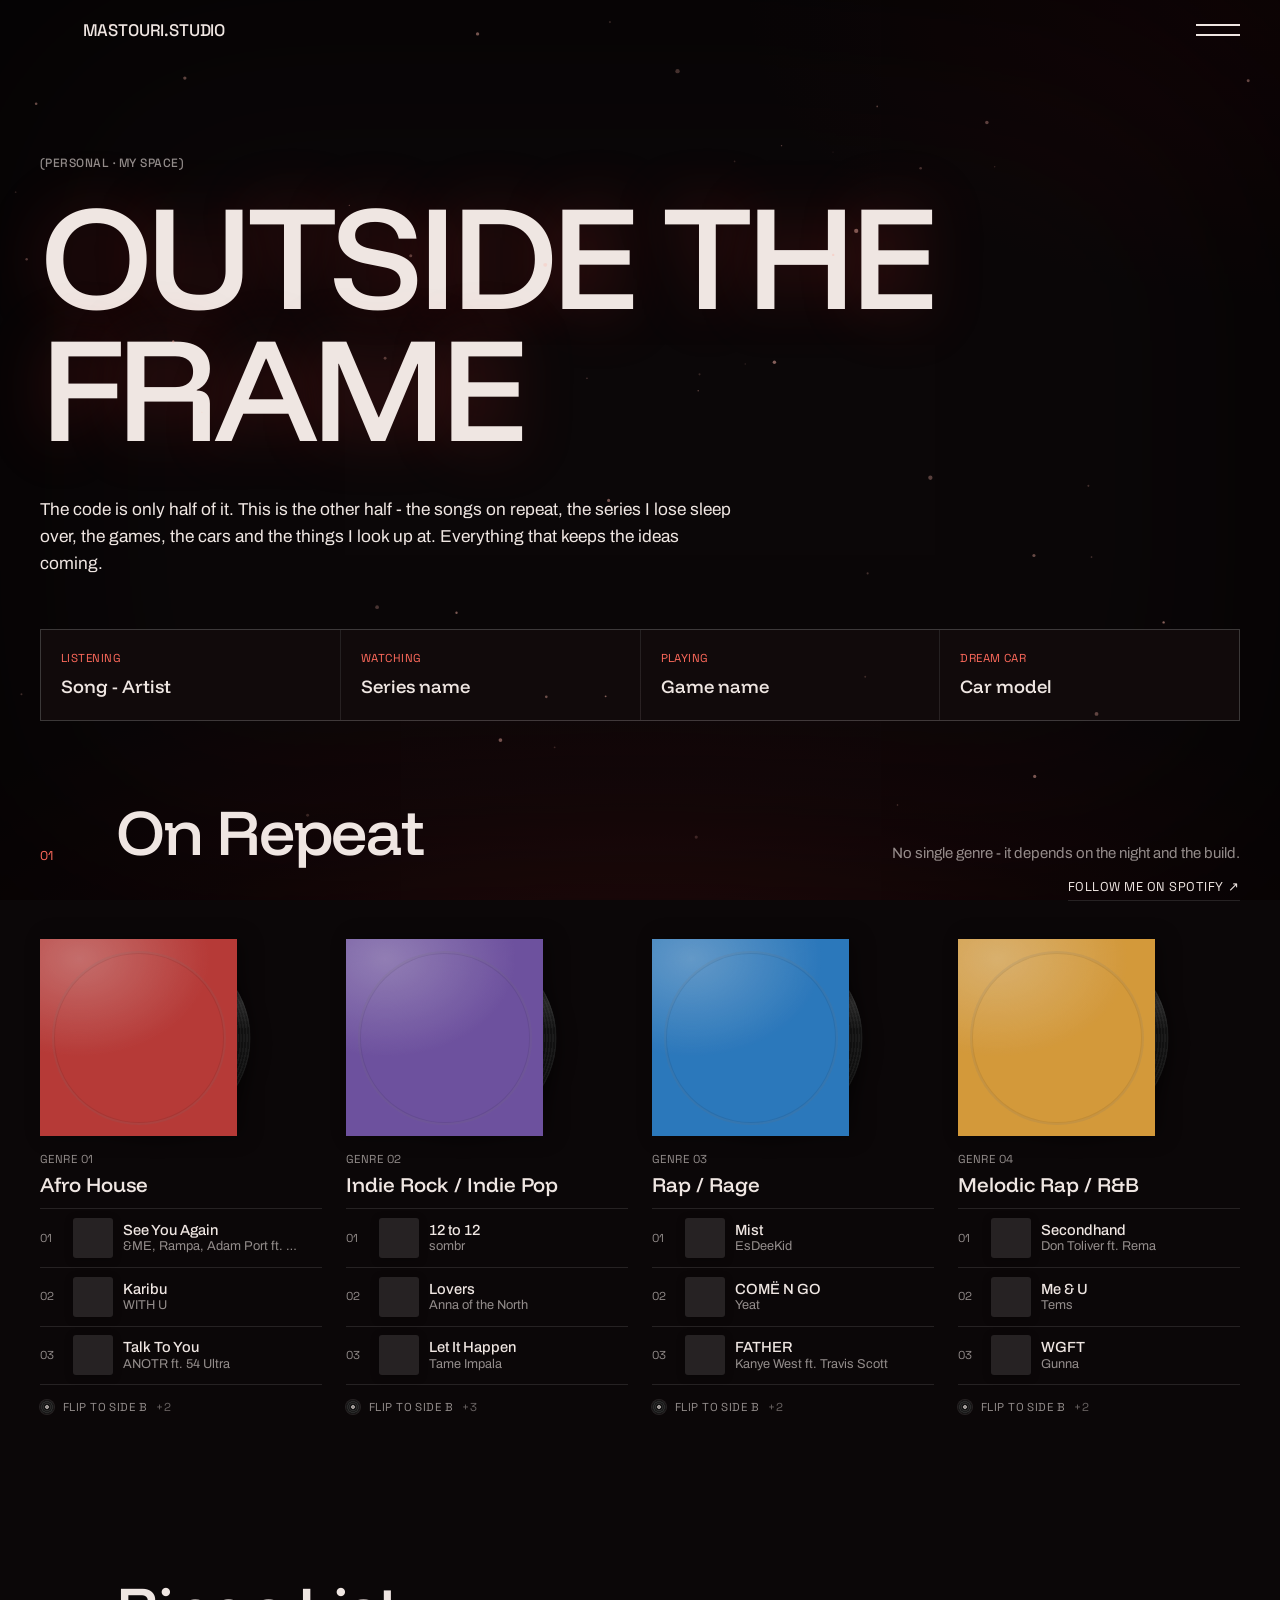
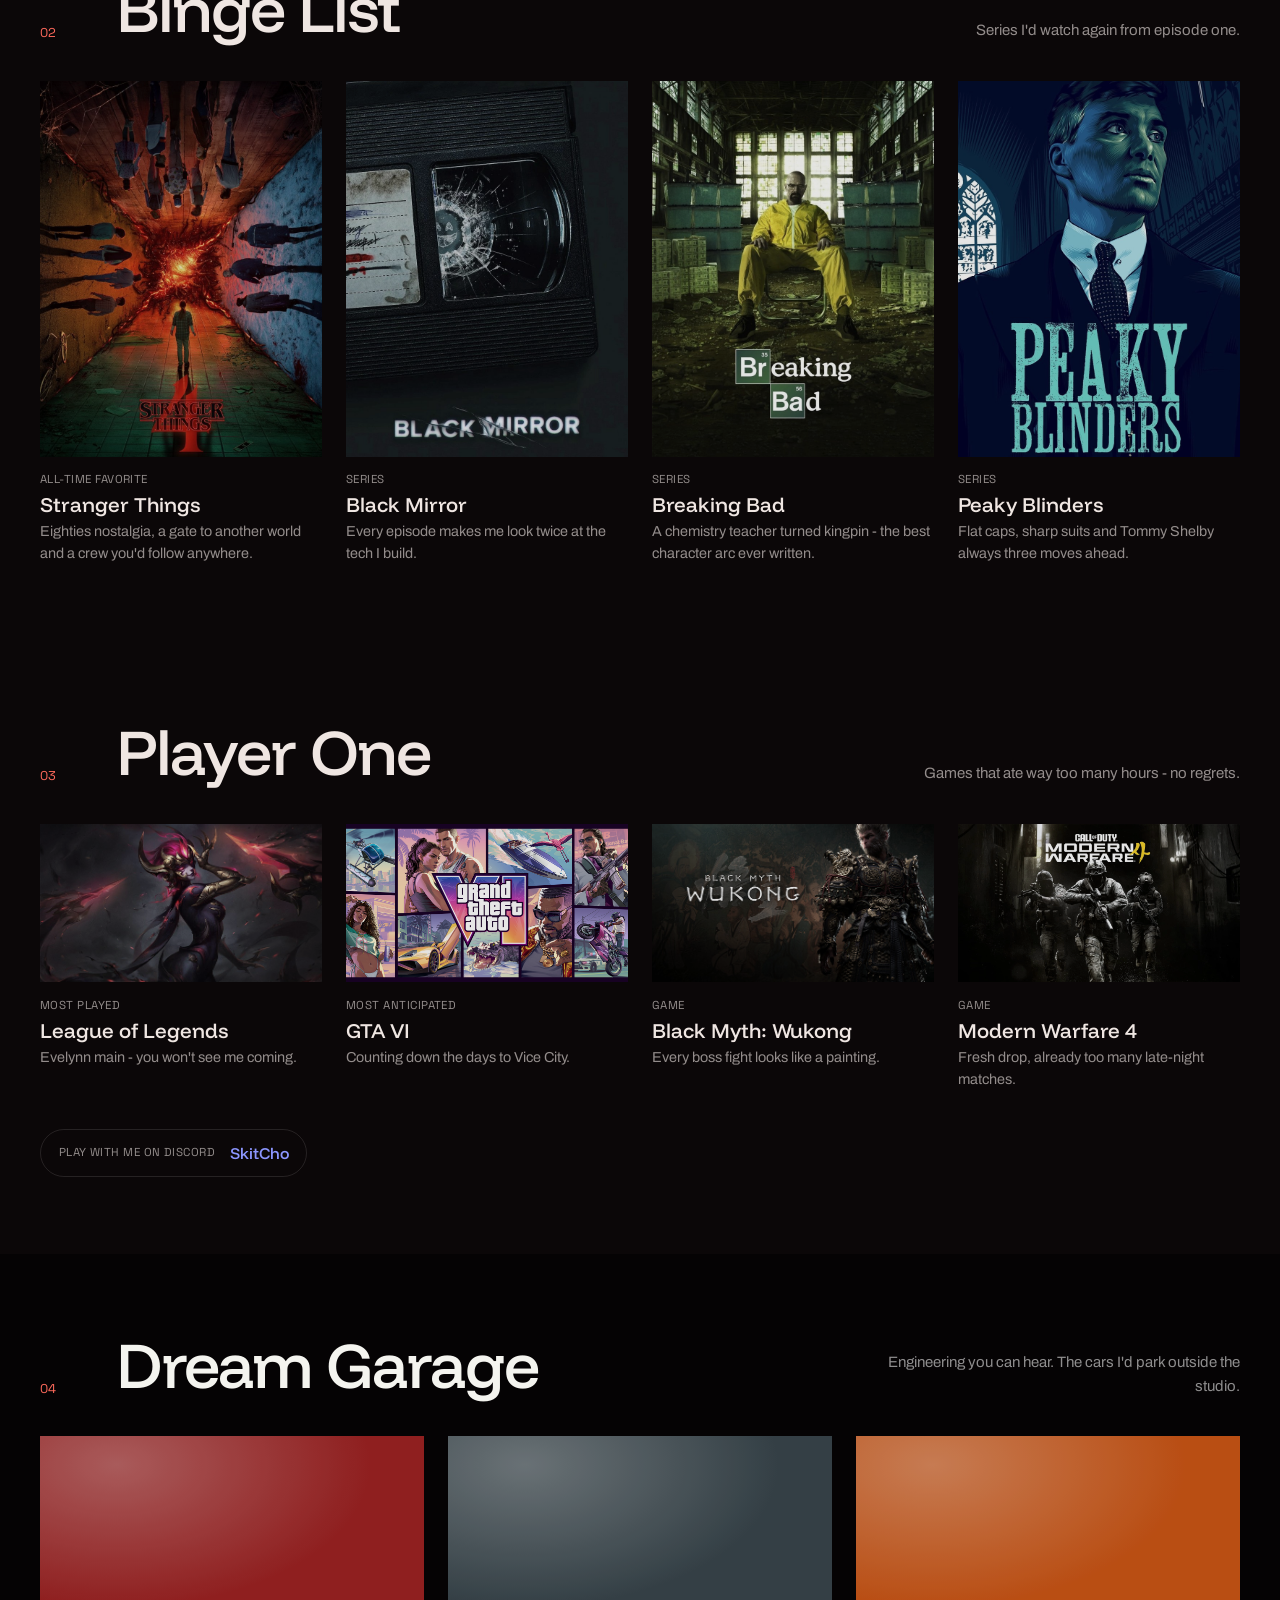
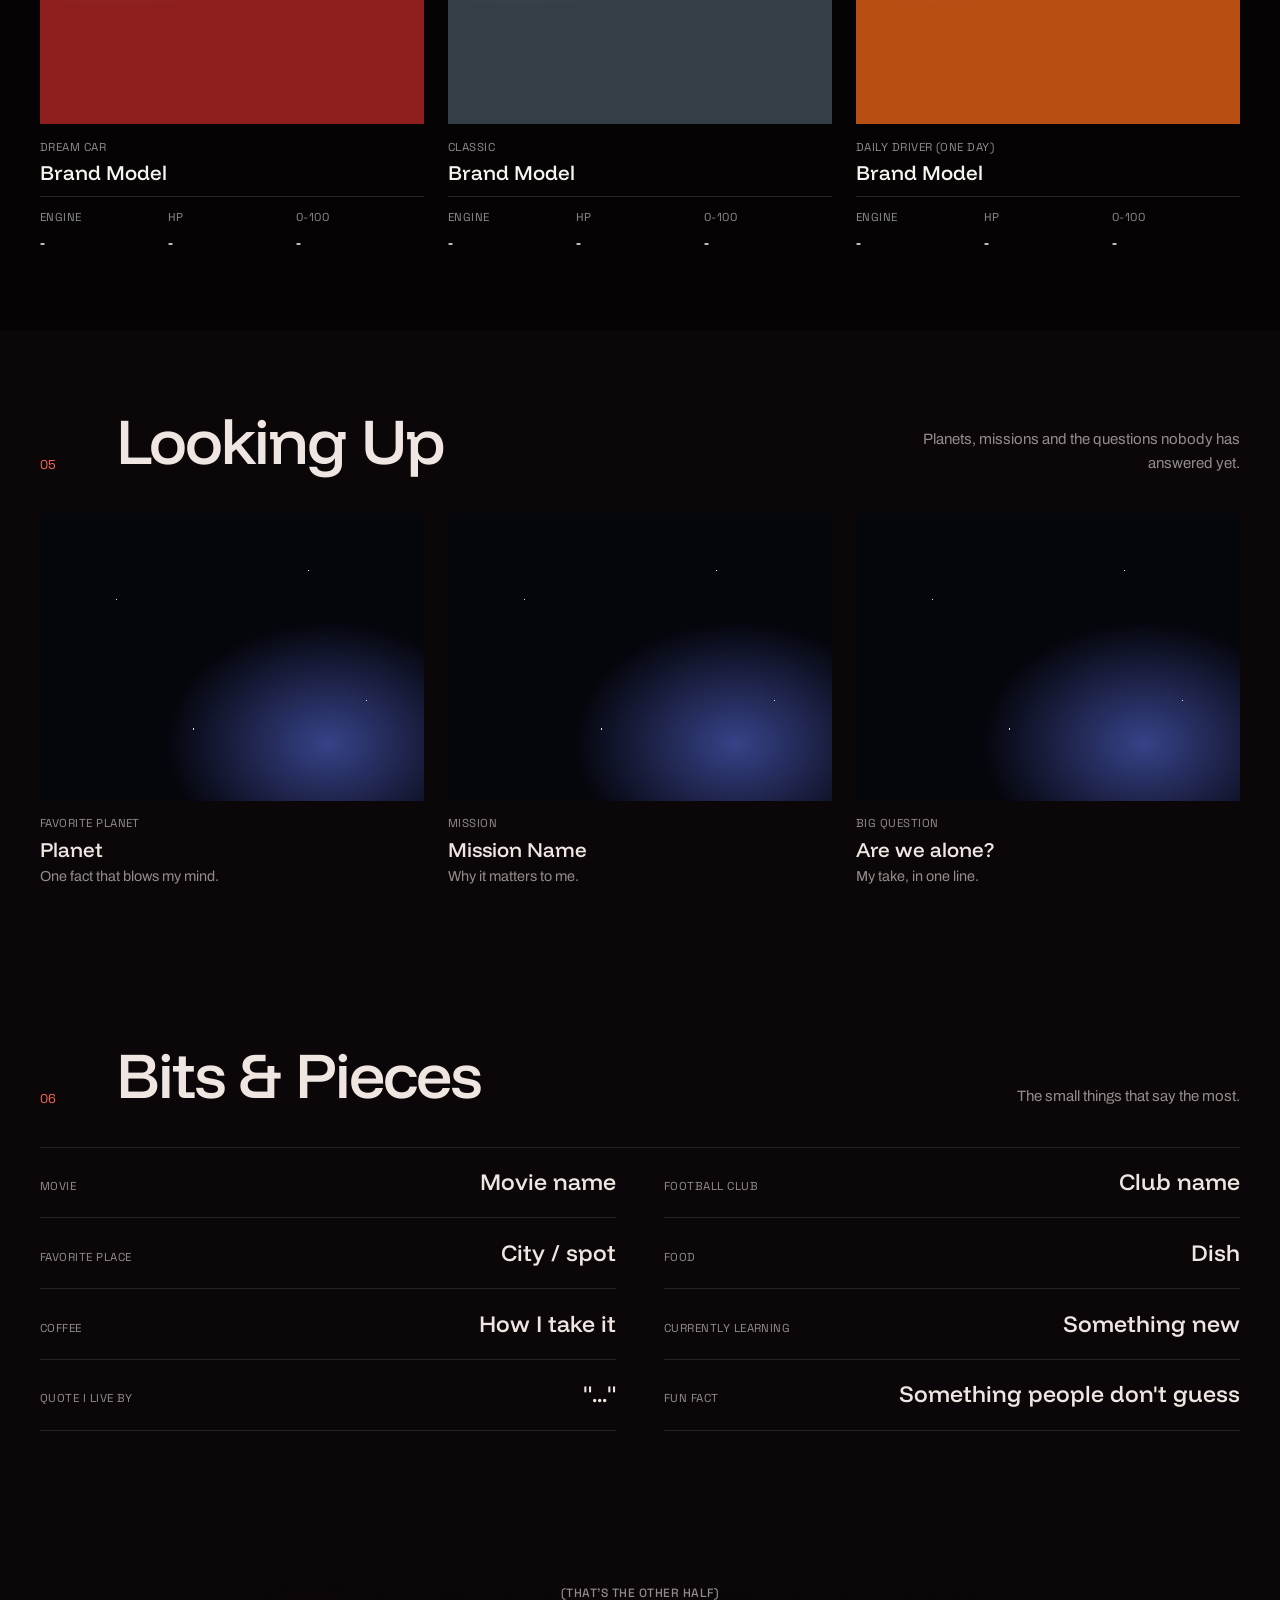
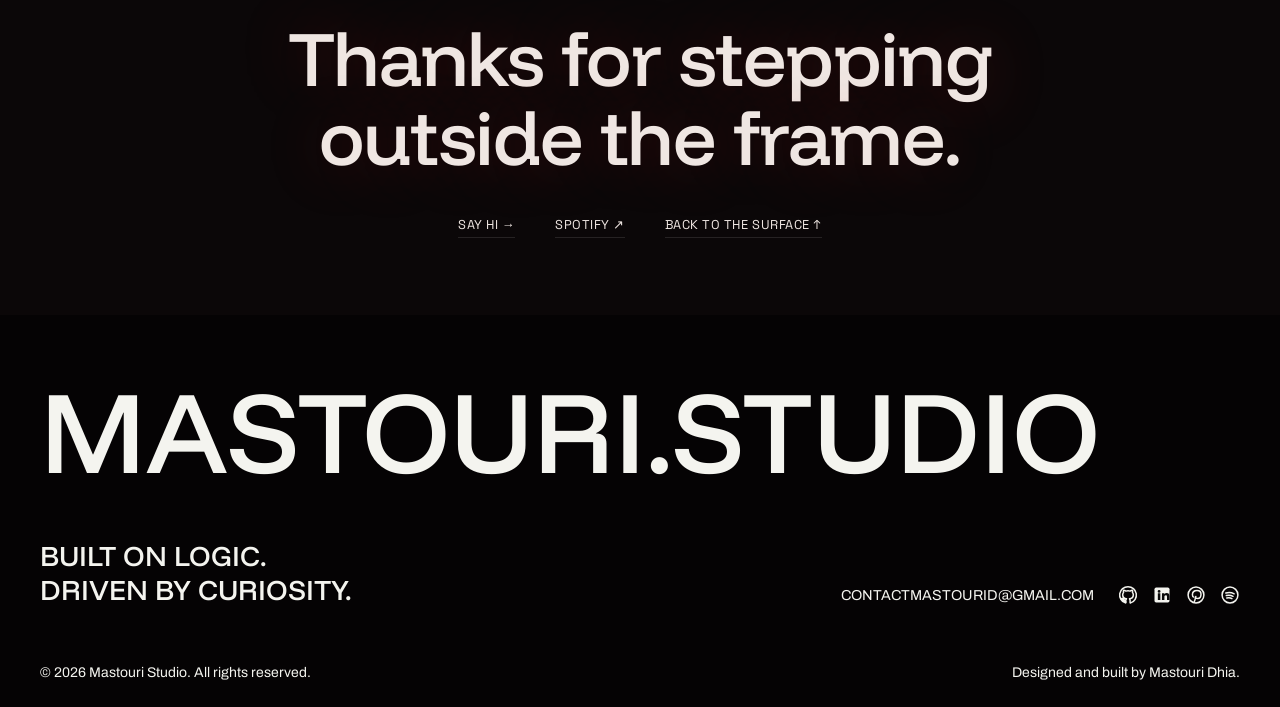
==== outside/index.html @ acf830b3 "Initial commit: Mastouri Studio website Co-Authored-By: Claude Opus 5.5 <noreply@anthropic.com>" ====
<!DOCTYPE html>
<html lang="en" style="background:#0b0708">
<head>
  <meta charset="UTF-8" />
  <meta name="viewport" content="width=device-width, initial-scale=1" />
  <title>Outside the Frame · mastouri's studio</title>
  <meta name="description" content="Outside the Frame: the personal side of Mastouri Dhia - the music on repeat, the series, games, cars and everything else that keeps the ideas coming." />
  <link rel="icon" type="image/svg+xml" href="../favicon.svg" />
  <link rel="canonical" href="https://your-domain.com/outside/" />

  <!-- Social sharing (replace your-domain.com with the live domain) -->
  <meta property="og:type" content="article" />
  <meta property="og:site_name" content="Mastouri Studio" />
  <meta property="og:url" content="https://your-domain.com/outside/" />
  <meta property="og:title" content="Outside the Frame" />
  <meta property="og:description" content="Outside the Frame: the personal side of Mastouri Dhia - the music on repeat, the series, games, cars and everything else that keeps the ideas coming." />
  <meta property="og:image" content="https://your-domain.com/images/social/outside.jpg" />
  <meta property="og:image:width" content="1200" />
  <meta property="og:image:height" content="630" />
  <meta name="twitter:card" content="summary_large_image" />
  <meta name="twitter:image" content="https://your-domain.com/images/social/outside.jpg" />

  <!-- Local fonts (from Next.js export) -->
  <link rel="preload" href="../fonts/funnel-display.woff2" as="font" crossorigin type="font/woff2" />
  <link rel="preload" href="../fonts/archivo.woff2" as="font" crossorigin type="font/woff2" />
  <link rel="preload" href="../fonts/space-grotesk.woff2" as="font" crossorigin type="font/woff2" />

  <!-- Arriving through "Step inside": open on the portal's red (see outside.css).
       When the page was prerendered, main.js does this on activation instead. -->
  <script>
    try { if (!document.prerendering && sessionStorage.getItem("otf-portal") === "1") document.documentElement.classList.add("from-portal"); } catch (e) {}
  </script>

  <!-- Styles -->
  <link rel="stylesheet" href="../css/styles.css" />
  <link rel="stylesheet" href="../css/case-study.css" />
  <link rel="stylesheet" href="../css/outside.css" />
</head>
<body class="case-study upside" data-upside data-otf-song="../audio/outside-theme.mp3">
  <a class="skip-link" href="#main">Skip to content</a>

  <!-- ===== Navigation ===== -->
  <header class="site-nav" data-nav>
    <div class="container nav-inner">
      <a href="../index.html" class="nav-logo" aria-label="Mastouri's Studio home">
        MASTOURI.STUDIO
      </a>
      <button class="nav-toggle" data-menu-toggle aria-expanded="false" aria-controls="site-menu" aria-label="Open menu">
        <span></span><span></span>
      </button>
    </div>
  </header>

  <!-- ===== Full-screen menu overlay ===== -->
  <div class="menu-scrim" data-menu-scrim></div>
  <nav class="site-menu" id="site-menu" data-menu aria-hidden="true">
    <div class="container">
      <ul class="menu-list">
        <li><a href="../index.html#top" data-menu-link data-hw><span class="hw-text" data-hw-text>Home</span></a></li>
        <li><a href="../index.html#experience" data-menu-link data-hw><span class="hw-text" data-hw-text>Experience</span></a></li>
        <li><a href="../index.html#projects" data-menu-link data-hw><span class="hw-text" data-hw-text>Projects</span></a></li>
        <li><a href="../index.html#certificates" data-menu-link data-hw><span class="hw-text" data-hw-text>Certificates</span></a></li>
        <li><a href="../index.html#outside" data-menu-link data-hw><span class="hw-text" data-hw-text>Outside the Frame</span></a></li>
        <li><a href="../index.html#contact-form" data-menu-link data-hw><span class="hw-text" data-hw-text>Contact</span></a></li>
      </ul>
      <a href="mailto:contactmastourid@gmail.com" class="menu-email" data-menu-link>contactmastourid@gmail.com</a>
    </div>
  </nav>

  <main id="main" class="cs-main">

    <!-- ===== HERO ===== -->
    <section class="container" id="top">
      <p class="cs-kicker">(Personal · My Space)</p>
      <h1 class="cs-title">Outside the Frame</h1>
      <p class="cs-lead">
        The code is only half of it. This is the other half - the songs on repeat, the series I lose sleep over,
        the games, the cars and the things I look up at. Everything that keeps the ideas coming.
      </p>

      <!-- Edit these anytime: what you're into right now -->
      <dl class="of-now cs-reveal">
        <div><dt>Listening</dt><dd>Song - Artist</dd></div>
        <div><dt>Watching</dt><dd>Series name</dd></div>
        <div><dt>Playing</dt><dd>Game name</dd></div>
        <div><dt>Dream car</dt><dd>Car model</dd></div>
      </dl>
    </section>

    <!-- ===== 01 · MUSIC =====
         One record per genre, with the songs you play most from it.
         Album art comes from Apple Music by title + artist; a sleeve
         image of your own (images/outside/music/) overrides it. Songs
         play their Apple Music preview, or an mp3 in audio/ if you fill
         their data-track. Songs past the first three go on side B (.of-more),
         opened by the "Flip to side B" button under the list. -->
    <section class="container cs-section" id="music">
      <header class="of-head cs-reveal">
        <span class="of-head__num">01</span>
        <h2 class="cs-h2 cs-h2--xl">On Repeat</h2>
        <p class="cs-body">No single genre - it depends on the night and the build.</p>
        <a class="of-follow" href="https://open.spotify.com/user/315sq3ebs6kro6jbhpxjwou44ooe" target="_blank" rel="noopener noreferrer"><span class="of-eq" aria-hidden="true"><i></i><i></i><i></i></span><span class="of-follow__text">Follow me on Spotify</span> <span aria-hidden="true">&nearr;</span></a>
      </header>
      <div class="of-grid of-grid--square">
        <article class="of-card cs-reveal">
          <div class="of-vinyl" style="--tone:#e53935">
            <div class="of-vinyl__disc" aria-hidden="true"><span class="of-vinyl__record"><span class="of-vinyl__label"></span></span></div>
            <div class="of-card__media of-vinyl__sleeve">
              <!-- <img src="../images/outside/music/genre-1.jpg" alt="" loading="lazy" /> -->
              <span class="of-eq of-eq--cover" aria-hidden="true"><i></i><i></i><i></i><i></i><i></i></span>
            </div>
          </div>
          <p class="of-card__label">Genre 01</p>
          <h3 class="of-card__title">Afro House</h3>
          <ol class="of-songs">
            <li><button type="button" class="of-song" data-track="">
              <span class="of-song__num">01</span>
              <span class="of-song__art" aria-hidden="true"></span>
              <span class="of-song__name">See You Again<small>&amp;ME, Rampa, Adam Port ft. Sevdaliza</small></span>
              <span class="of-eq" aria-hidden="true"><i></i><i></i><i></i></span>
            </button></li>
            <li><button type="button" class="of-song" data-track="">
              <span class="of-song__num">02</span>
              <span class="of-song__art" aria-hidden="true"></span>
              <span class="of-song__name">Karibu<small>WITH U</small></span>
              <span class="of-eq" aria-hidden="true"><i></i><i></i><i></i></span>
            </button></li>
            <li><button type="button" class="of-song" data-track="">
              <span class="of-song__num">03</span>
              <span class="of-song__art" aria-hidden="true"></span>
              <span class="of-song__name">Talk To You<small>ANOTR ft. 54 Ultra</small></span>
              <span class="of-eq" aria-hidden="true"><i></i><i></i><i></i></span>
            </button></li>
          </ol>
          <div class="of-more" id="music-side-b-1">
            <div>
              <ol class="of-songs of-songs--b">
                <li><button type="button" class="of-song" data-track="">
                  <span class="of-song__num">04</span>
                  <span class="of-song__art" aria-hidden="true"></span>
                  <span class="of-song__name">No Bad Vibes<small>Jazzy ft. KILIMANJARO</small></span>
                  <span class="of-eq" aria-hidden="true"><i></i><i></i><i></i></span>
                </button></li>
                <li><button type="button" class="of-song" data-track="">
                  <span class="of-song__num">05</span>
                  <span class="of-song__art" aria-hidden="true"></span>
                  <span class="of-song__name">Wait For Me<small>DATSKO</small></span>
                  <span class="of-eq" aria-hidden="true"><i></i><i></i><i></i></span>
                </button></li>
              </ol>
            </div>
          </div>
          <button type="button" class="of-flip" aria-expanded="false" aria-controls="music-side-b-1">
            <span class="of-flip__disc" aria-hidden="true"></span>
            <span class="of-flip__text">Flip to side B</span>
            <span class="of-flip__count">+2</span>
          </button>
        </article>
        <article class="of-card cs-reveal">
          <div class="of-vinyl" style="--tone:#7e57c2">
            <div class="of-vinyl__disc" aria-hidden="true"><span class="of-vinyl__record"><span class="of-vinyl__label"></span></span></div>
            <div class="of-card__media of-vinyl__sleeve">
              <span class="of-eq of-eq--cover" aria-hidden="true"><i></i><i></i><i></i><i></i><i></i></span>
            </div>
          </div>
          <p class="of-card__label">Genre 02</p>
          <h3 class="of-card__title">Indie Rock / Indie Pop</h3>
          <ol class="of-songs">
            <li><button type="button" class="of-song" data-track="">
              <span class="of-song__num">01</span>
              <span class="of-song__art" aria-hidden="true"></span>
              <span class="of-song__name">12 to 12<small>sombr</small></span>
              <span class="of-eq" aria-hidden="true"><i></i><i></i><i></i></span>
            </button></li>
            <li><button type="button" class="of-song" data-track="">
              <span class="of-song__num">02</span>
              <span class="of-song__art" aria-hidden="true"></span>
              <span class="of-song__name">Lovers<small>Anna of the North</small></span>
              <span class="of-eq" aria-hidden="true"><i></i><i></i><i></i></span>
            </button></li>
            <li><button type="button" class="of-song" data-track="">
              <span class="of-song__num">03</span>
              <span class="of-song__art" aria-hidden="true"></span>
              <span class="of-song__name">Let It Happen<small>Tame Impala</small></span>
              <span class="of-eq" aria-hidden="true"><i></i><i></i><i></i></span>
            </button></li>
          </ol>
          <div class="of-more" id="music-side-b-2">
            <div>
              <ol class="of-songs of-songs--b">
                <li><button type="button" class="of-song" data-track="">
                  <span class="of-song__num">04</span>
                  <span class="of-song__art" aria-hidden="true"></span>
                  <span class="of-song__name">undressed<small>sombr</small></span>
                  <span class="of-eq" aria-hidden="true"><i></i><i></i><i></i></span>
                </button></li>
                <li><button type="button" class="of-song" data-track="">
                  <span class="of-song__num">05</span>
                  <span class="of-song__art" aria-hidden="true"></span>
                  <span class="of-song__name">Breathe Deeper<small>Tame Impala</small></span>
                  <span class="of-eq" aria-hidden="true"><i></i><i></i><i></i></span>
                </button></li>
                <li><button type="button" class="of-song" data-track="">
                  <span class="of-song__num">06</span>
                  <span class="of-song__art" aria-hidden="true"></span>
                  <span class="of-song__name">Dracula<small>Tame Impala ft. JENNIE</small></span>
                  <span class="of-eq" aria-hidden="true"><i></i><i></i><i></i></span>
                </button></li>
              </ol>
            </div>
          </div>
          <button type="button" class="of-flip" aria-expanded="false" aria-controls="music-side-b-2">
            <span class="of-flip__disc" aria-hidden="true"></span>
            <span class="of-flip__text">Flip to side B</span>
            <span class="of-flip__count">+3</span>
          </button>
        </article>
        <article class="of-card cs-reveal">
          <div class="of-vinyl" style="--tone:#1e88e5">
            <div class="of-vinyl__disc" aria-hidden="true"><span class="of-vinyl__record"><span class="of-vinyl__label"></span></span></div>
            <div class="of-card__media of-vinyl__sleeve">
              <span class="of-eq of-eq--cover" aria-hidden="true"><i></i><i></i><i></i><i></i><i></i></span>
            </div>
          </div>
          <p class="of-card__label">Genre 03</p>
          <h3 class="of-card__title">Rap / Rage</h3>
          <ol class="of-songs">
            <li><button type="button" class="of-song" data-track="">
              <span class="of-song__num">01</span>
              <span class="of-song__art" aria-hidden="true"></span>
              <span class="of-song__name">Mist<small>EsDeeKid</small></span>
              <span class="of-eq" aria-hidden="true"><i></i><i></i><i></i></span>
            </button></li>
            <li><button type="button" class="of-song" data-track="">
              <span class="of-song__num">02</span>
              <span class="of-song__art" aria-hidden="true"></span>
              <span class="of-song__name">COMË N GO<small>Yeat</small></span>
              <span class="of-eq" aria-hidden="true"><i></i><i></i><i></i></span>
            </button></li>
            <li><button type="button" class="of-song" data-track="">
              <span class="of-song__num">03</span>
              <span class="of-song__art" aria-hidden="true"></span>
              <span class="of-song__name">FATHER<small>Kanye West ft. Travis Scott</small></span>
              <span class="of-eq" aria-hidden="true"><i></i><i></i><i></i></span>
            </button></li>
          </ol>
          <div class="of-more" id="music-side-b-3">
            <div>
              <ol class="of-songs of-songs--b">
                <li><button type="button" class="of-song" data-track="">
                  <span class="of-song__num">04</span>
                  <span class="of-song__art" aria-hidden="true"></span>
                  <span class="of-song__name">I LUV IT<small>Camila Cabello ft. Playboi Carti</small></span>
                  <span class="of-eq" aria-hidden="true"><i></i><i></i><i></i></span>
                </button></li>
                <li><button type="button" class="of-song" data-track="">
                  <span class="of-song__num">05</span>
                  <span class="of-song__art" aria-hidden="true"></span>
                  <span class="of-song__name">Myron<small>Lil Uzi Vert</small></span>
                  <span class="of-eq" aria-hidden="true"><i></i><i></i><i></i></span>
                </button></li>
              </ol>
            </div>
          </div>
          <button type="button" class="of-flip" aria-expanded="false" aria-controls="music-side-b-3">
            <span class="of-flip__disc" aria-hidden="true"></span>
            <span class="of-flip__text">Flip to side B</span>
            <span class="of-flip__count">+2</span>
          </button>
        </article>
        <article class="of-card cs-reveal">
          <div class="of-vinyl" style="--tone:#f9a825">
            <div class="of-vinyl__disc" aria-hidden="true"><span class="of-vinyl__record"><span class="of-vinyl__label"></span></span></div>
            <div class="of-card__media of-vinyl__sleeve">
              <span class="of-eq of-eq--cover" aria-hidden="true"><i></i><i></i><i></i><i></i><i></i></span>
            </div>
          </div>
          <p class="of-card__label">Genre 04</p>
          <h3 class="of-card__title">Melodic Rap / R&amp;B</h3>
          <ol class="of-songs">
            <li><button type="button" class="of-song" data-track="">
              <span class="of-song__num">01</span>
              <span class="of-song__art" aria-hidden="true"></span>
              <span class="of-song__name">Secondhand<small>Don Toliver ft. Rema</small></span>
              <span class="of-eq" aria-hidden="true"><i></i><i></i><i></i></span>
            </button></li>
            <li><button type="button" class="of-song" data-track="">
              <span class="of-song__num">02</span>
              <span class="of-song__art" aria-hidden="true"></span>
              <span class="of-song__name">Me &amp; U<small>Tems</small></span>
              <span class="of-eq" aria-hidden="true"><i></i><i></i><i></i></span>
            </button></li>
            <li><button type="button" class="of-song" data-track="">
              <span class="of-song__num">03</span>
              <span class="of-song__art" aria-hidden="true"></span>
              <span class="of-song__name">WGFT<small>Gunna</small></span>
              <span class="of-eq" aria-hidden="true"><i></i><i></i><i></i></span>
            </button></li>
          </ol>
          <div class="of-more" id="music-side-b-4">
            <div>
              <ol class="of-songs of-songs--b">
                <li><button type="button" class="of-song" data-track="">
                  <span class="of-song__num">04</span>
                  <span class="of-song__art" aria-hidden="true"></span>
                  <span class="of-song__name">on one tonight<small>Gunna</small></span>
                  <span class="of-eq" aria-hidden="true"><i></i><i></i><i></i></span>
                </button></li>
                <li><button type="button" class="of-song" data-track="">
                  <span class="of-song__num">05</span>
                  <span class="of-song__art" aria-hidden="true"></span>
                  <span class="of-song__name">Pain 1993<small>Drake ft. Playboi Carti</small></span>
                  <span class="of-eq" aria-hidden="true"><i></i><i></i><i></i></span>
                </button></li>
              </ol>
            </div>
          </div>
          <button type="button" class="of-flip" aria-expanded="false" aria-controls="music-side-b-4">
            <span class="of-flip__disc" aria-hidden="true"></span>
            <span class="of-flip__text">Flip to side B</span>
            <span class="of-flip__count">+2</span>
          </button>
        </article>
      </div>
    </section>

    <!-- ===== 02 · SERIES ===== -->
    <section class="container cs-section" id="series">
      <header class="of-head cs-reveal">
        <span class="of-head__num">02</span>
        <h2 class="cs-h2 cs-h2--xl">Binge List</h2>
        <p class="cs-body">Series I'd watch again from episode one.</p>
      </header>
      <div class="of-grid of-grid--poster">
        <article class="of-card cs-reveal">
          <div class="of-card__media" style="--tone:#b71c1c">
            <img src="../images/outside/series/stranger-things.jpg" alt="" loading="lazy" />
          </div>
          <p class="of-card__label">All-time favorite</p>
          <h3 class="of-card__title">Stranger Things</h3>
          <p class="of-card__note">Eighties nostalgia, a gate to another world and a crew you'd follow anywhere.</p>
        </article>
        <article class="of-card cs-reveal">
          <div class="of-card__media" style="--tone:#37474f">
            <img src="../images/outside/series/black-mirror.jpg" alt="" loading="lazy" />
          </div>
          <p class="of-card__label">Series</p>
          <h3 class="of-card__title">Black Mirror</h3>
          <p class="of-card__note">Every episode makes me look twice at the tech I build.</p>
        </article>
        <article class="of-card cs-reveal">
          <div class="of-card__media" style="--tone:#2e7d32">
            <img src="../images/outside/series/breaking-bad.jpg" alt="" loading="lazy" />
          </div>
          <p class="of-card__label">Series</p>
          <h3 class="of-card__title">Breaking Bad</h3>
          <p class="of-card__note">A chemistry teacher turned kingpin - the best character arc ever written.</p>
        </article>
        <article class="of-card cs-reveal">
          <div class="of-card__media" style="--tone:#4e342e">
            <img src="../images/outside/series/peaky-blinders.jpg" alt="" loading="lazy" />
          </div>
          <p class="of-card__label">Series</p>
          <h3 class="of-card__title">Peaky Blinders</h3>
          <p class="of-card__note">Flat caps, sharp suits and Tommy Shelby always three moves ahead.</p>
        </article>
      </div>
    </section>

    <!-- ===== 03 · GAMES ===== -->
    <section class="container cs-section" id="games">
      <header class="of-head cs-reveal">
        <span class="of-head__num">03</span>
        <h2 class="cs-h2 cs-h2--xl">Player One</h2>
        <p class="cs-body">Games that ate way too many hours - no regrets.</p>
      </header>
      <div class="of-grid of-grid--games">
        <article class="of-card cs-reveal">
          <div class="of-card__media" style="--tone:#880e4f">
            <img src="../images/outside/games/league-of-legends.jpg" alt="" loading="lazy" />
          </div>
          <p class="of-card__label">Most played</p>
          <h3 class="of-card__title">League of Legends</h3>
          <p class="of-card__note">Evelynn main - you won't see me coming.</p>
        </article>
        <article class="of-card cs-reveal">
          <div class="of-card__media" style="--tone:#ad1457">
            <img src="../images/outside/games/gta-vi.jpg" alt="" loading="lazy" />
          </div>
          <p class="of-card__label">Most anticipated</p>
          <h3 class="of-card__title">GTA VI</h3>
          <p class="of-card__note">Counting down the days to Vice City.</p>
        </article>
        <article class="of-card cs-reveal">
          <div class="of-card__media" style="--tone:#3e2723">
            <img src="../images/outside/games/black-myth-wukong.jpg" alt="" loading="lazy" />
          </div>
          <p class="of-card__label">Game</p>
          <h3 class="of-card__title">Black Myth: Wukong</h3>
          <p class="of-card__note">Every boss fight looks like a painting.</p>
        </article>
        <article class="of-card cs-reveal">
          <div class="of-card__media" style="--tone:#424242">
            <img src="../images/outside/games/cod-modern-warfare-4.webp" alt="" loading="lazy" />
          </div>
          <p class="of-card__label">Game</p>
          <h3 class="of-card__title">Modern Warfare 4</h3>
          <p class="of-card__note">Fresh drop, already too many late-night matches.</p>
        </article>
      </div>
      <button type="button" class="of-discord cs-reveal" data-copy="SkitCho" aria-label="Copy my Discord username, SkitCho">
        <span class="of-discord__label">Play with me on Discord</span>
        <span class="of-discord__name" data-copy-text>SkitCho</span>
      </button>
    </section>

    <!-- ===== 04 · CARS (dark band) ===== -->
    <section class="of-band" id="cars">
      <div class="container cs-section">
        <header class="of-head cs-reveal">
          <span class="of-head__num">04</span>
          <h2 class="cs-h2 cs-h2--xl">Dream Garage</h2>
          <p class="cs-body">Engineering you can hear. The cars I'd park outside the studio.</p>
        </header>
        <div class="of-grid of-grid--wide">
          <article class="of-card cs-reveal">
            <div class="of-card__media" style="--tone:#b71c1c"></div>
            <p class="of-card__label">Dream car</p>
            <h3 class="of-card__title">Brand Model</h3>
            <dl class="of-specs"><div><dt>Engine</dt><dd>-</dd></div><div><dt>HP</dt><dd>-</dd></div><div><dt>0-100</dt><dd>-</dd></div></dl>
          </article>
          <article class="of-card cs-reveal">
            <div class="of-card__media" style="--tone:#37474f"></div>
            <p class="of-card__label">Classic</p>
            <h3 class="of-card__title">Brand Model</h3>
            <dl class="of-specs"><div><dt>Engine</dt><dd>-</dd></div><div><dt>HP</dt><dd>-</dd></div><div><dt>0-100</dt><dd>-</dd></div></dl>
          </article>
          <article class="of-card cs-reveal">
            <div class="of-card__media" style="--tone:#e65100"></div>
            <p class="of-card__label">Daily driver (one day)</p>
            <h3 class="of-card__title">Brand Model</h3>
            <dl class="of-specs"><div><dt>Engine</dt><dd>-</dd></div><div><dt>HP</dt><dd>-</dd></div><div><dt>0-100</dt><dd>-</dd></div></dl>
          </article>
        </div>
      </div>
    </section>

    <!-- ===== 05 · SPACE ===== -->
    <section class="container cs-section" id="space">
      <header class="of-head cs-reveal">
        <span class="of-head__num">05</span>
        <h2 class="cs-h2 cs-h2--xl">Looking Up</h2>
        <p class="cs-body">Planets, missions and the questions nobody has answered yet.</p>
      </header>
      <div class="of-grid of-grid--wide">
        <article class="of-card cs-reveal">
          <div class="of-card__media of-card__media--space"></div>
          <p class="of-card__label">Favorite planet</p>
          <h3 class="of-card__title">Planet</h3>
          <p class="of-card__note">One fact that blows my mind.</p>
        </article>
        <article class="of-card cs-reveal">
          <div class="of-card__media of-card__media--space"></div>
          <p class="of-card__label">Mission</p>
          <h3 class="of-card__title">Mission Name</h3>
          <p class="of-card__note">Why it matters to me.</p>
        </article>
        <article class="of-card cs-reveal">
          <div class="of-card__media of-card__media--space"></div>
          <p class="of-card__label">Big question</p>
          <h3 class="of-card__title">Are we alone?</h3>
          <p class="of-card__note">My take, in one line.</p>
        </article>
      </div>
    </section>

    <!-- ===== 06 · BITS & PIECES ===== -->
    <section class="container cs-section" id="bits">
      <header class="of-head cs-reveal">
        <span class="of-head__num">06</span>
        <h2 class="cs-h2 cs-h2--xl">Bits &amp; Pieces</h2>
        <p class="cs-body">The small things that say the most.</p>
      </header>
      <dl class="of-bits cs-reveal">
        <div><dt>Movie</dt><dd>Movie name</dd></div>
        <div><dt>Football club</dt><dd>Club name</dd></div>
        <div><dt>Favorite place</dt><dd>City / spot</dd></div>
        <div><dt>Food</dt><dd>Dish</dd></div>
        <div><dt>Coffee</dt><dd>How I take it</dd></div>
        <div><dt>Currently learning</dt><dd>Something new</dd></div>
        <div><dt>Quote I live by</dt><dd>"..."</dd></div>
        <div><dt>Fun fact</dt><dd>Something people don't guess</dd></div>
      </dl>
    </section>

    <!-- ===== OUTRO ===== -->
    <section class="container cs-section of-outro cs-reveal" aria-labelledby="outro-heading">
      <p class="cs-kicker">(That's the other half)</p>
      <h2 class="of-outro__title" id="outro-heading">Thanks for stepping<br />outside the frame.</h2>
      <div class="of-outro__links">
        <a href="mailto:contactmastourid@gmail.com">Say hi <span aria-hidden="true">&rarr;</span></a>
        <a href="https://open.spotify.com/user/315sq3ebs6kro6jbhpxjwou44ooe" target="_blank" rel="noopener noreferrer">Spotify <span aria-hidden="true">&nearr;</span></a>
        <a href="../index.html">Back to the surface <span aria-hidden="true">&uarr;</span></a>
      </div>
    </section>

    <!-- ===== FOOTER ===== -->
    <footer id="contact" class="footer">
      <div class="container footer-container">
        <a class="footer-wordmark" href="../index.html" aria-label="Mastouri Studio home">
          MASTOURI.STUDIO
        </a>
        <div class="footer-main">
          <p class="footer-cta">Built on logic.<br />Driven by curiosity.</p>
          <div class="footer-links">
            <a href="mailto:contactmastourid@gmail.com" class="footer-email">CONTACTMASTOURID@GMAIL.COM</a>
            <nav class="footer-socials" aria-label="Social media">

              <a href="https://github.com/mastouridhia" aria-label="GitHub" target="_blank" rel="noopener noreferrer">
                <svg viewBox="0 0 24 24" aria-hidden="true"><path d="M12 2a10 10 0 0 0-3.16 19.49c.5.09.68-.22.68-.48v-1.7c-2.78.6-3.37-1.18-3.37-1.18-.45-1.15-1.11-1.46-1.11-1.46-.91-.62.07-.61.07-.61 1 .07 1.53 1.03 1.53 1.03.89 1.52 2.34 1.08 2.91.83.09-.65.35-1.08.64-1.33-2.22-.25-4.56-1.11-4.56-4.94 0-1.09.39-1.98 1.03-2.68-.1-.25-.45-1.27.1-2.65 0 0 .84-.27 2.75 1.02a9.57 9.57 0 0 1 5 0c1.91-1.29 2.75-1.02 2.75-1.02.55 1.38.2 2.4.1 2.65.64.7 1.03 1.59 1.03 2.68 0 3.84-2.34 4.69-4.57 4.94.36.31.68.92.68 1.85v2.57c0 .27.18.58.69.48A10 10 0 0 0 12 2Z" /></svg>
              </a>
              <a href="https://www.linkedin.com/in/mastouri-dhia" aria-label="LinkedIn" target="_blank" rel="noopener noreferrer">
                <svg viewBox="0 0 24 24" aria-hidden="true"><rect x="3" y="3" width="18" height="18" rx="2" /><path class="footer-icon-cutout" d="M7 10h3v8H7zm1.5-4a1.7 1.7 0 1 0 0 3.4 1.7 1.7 0 0 0 0-3.4ZM12 10h2.9v1.1a3.2 3.2 0 0 1 2.7-1.4c2.3 0 3.4 1.4 3.4 4V18h-3v-3.8c0-1.2-.3-2-1.5-2s-1.6.9-1.6 2V18h-3z" /></svg>
              </a>

              <a href="https://www.pinterest.com/dhiamastouri30/" aria-label="Pinterest" target="_blank" rel="noopener noreferrer">
                <svg viewBox="0 0 24 24" aria-hidden="true"><circle cx="12" cy="12" r="9.5" /><path d="M10 20c1-2.2 1.3-4.3 1.8-6.3m-.4 1c.5 1 1.4 1.5 2.6 1.5 2.4 0 4-2.2 4-5.2 0-2.5-1.8-4.4-4.8-4.4-3.5 0-5.5 2.3-5.5 5 0 1.3.5 2.5 1.6 2.9" /></svg>
              </a>
              <a href="https://open.spotify.com/user/315sq3ebs6kro6jbhpxjwou44ooe" aria-label="Spotify" target="_blank" rel="noopener noreferrer">
                <svg viewBox="0 0 24 24" aria-hidden="true"><circle cx="12" cy="12" r="9.5" /><path d="M7 9.6c3.3-1 7-.7 10 1M7.6 12.7c2.7-.8 5.6-.5 8 .9M8.2 15.6c2.1-.6 4.3-.4 6.1.7" /></svg>
              </a>

            </nav>
          </div>
        </div>
        <div class="footer-meta">
          <p class="footer-copy">© 2026 Mastouri Studio. All rights reserved.</p>
          <p class="footer-credit">Designed and built by Mastouri Dhia.</p>
        </div>
      </div>
    </footer>
  </main>

  <script src="../js/main.js"></script>
  <script>
    // Music: one song plays at a time. Each song is looked up on Apple
    // Music (then Deezer if Apple doesn't have it) by title + artist for its album art (the row thumbnail, the
    // record label, and the sleeve unless it has an image of its own) and
    // its 30s preview, which a filled data-track overrides. Playing a song
    // spins the record and puts its art on the
    // label and sleeve. Placeholder rows ("Song title") stay disabled.
    (function () {
      var player = new Audio();
      var current = null;
      var songs = [];

      function info(btn) {
        var name = btn.querySelector(".of-song__name");
        return { title: name.firstChild.textContent.trim(), artist: name.querySelector("small").textContent };
      }

      function startsWith(name, title) {
        return name.toLowerCase().indexOf(title.toLowerCase()) === 0;
      }

      // A result counts only if one of the song's artists is on it, so a
      // same-titled song by someone else isn't picked
      function byArtist(name, artist) {
        name = name.toLowerCase();
        return artist.split(/,|&| ft\. /).some(function (a) {
          a = a.trim().toLowerCase();
          return a && name.indexOf(a) !== -1;
        });
      }

      function apple(song) {
        var url = "https://itunes.apple.com/search?entity=song&limit=10&term=" +
          encodeURIComponent(song.title + " " + song.artist);
        return fetch(url).then(function (r) { return r.json(); }).then(function (data) {
          var hit = data.results.filter(function (r) { return startsWith(r.trackName, song.title) && byArtist(r.artistName, song.artist); })[0];
          if (!hit) throw new Error("Not on Apple Music");
          return { src: hit.previewUrl, art: hit.artworkUrl100.replace("100x100bb", "600x600bb") };
        });
      }

      // Fallback for songs Apple Music doesn't have. Deezer's API has no
      // CORS, so it's loaded as JSONP.
      var jsonpId = 0;
      function deezer(song) {
        return new Promise(function (resolve, reject) {
          var cb = "deezerCb" + (jsonpId++);
          var script = document.createElement("script");
          window[cb] = function (data) {
            delete window[cb];
            script.remove();
            var hit = (data.data || []).filter(function (r) { return startsWith(r.title, song.title) && byArtist(r.artist.name, song.artist); })[0];
            if (hit) resolve({ src: hit.preview, art: hit.album.cover_xl });
            else reject(new Error("Not on Deezer"));
          };
          script.onerror = function () { delete window[cb]; script.remove(); reject(new Error("Deezer failed")); };
          script.src = "https://api.deezer.com/search?limit=10&output=jsonp&callback=" + cb +
            "&q=" + encodeURIComponent(song.title + " " + song.artist);
          document.head.appendChild(script);
        });
      }

      function lookup(btn) {
        if (btn._lookup) return btn._lookup;
        var song = info(btn);
        btn._lookup = apple(song).catch(function () { return deezer(song); }).then(function (found) {
          return { src: btn.getAttribute("data-track") || found.src, art: found.art };
        }).catch(function () {
          return { src: btn.getAttribute("data-track") };
        });
        return btn._lookup;
      }

      // Put a song's art on its genre's record label and crossfade it onto the sleeve
      function showArt(card, art) {
        if (!art) return;
        card.querySelector(".of-vinyl__label").style.backgroundImage = "url(" + art + ")";
        var sleeve = card.querySelector(".of-vinyl__sleeve");
        if (sleeve.querySelector("img:not(.of-vinyl__art)")) return;
        var old = sleeve.querySelector(".of-vinyl__art:last-of-type");
        if (old && old.getAttribute("src") === art) return;
        var img = new Image();
        img.className = "of-vinyl__art";
        img.alt = "";
        img.onload = function () {
          img.classList.add("is-in");
          setTimeout(function () {
            sleeve.querySelectorAll(".of-vinyl__art:not(.is-in)").forEach(function (el) { el.remove(); });
          }, 800);
          if (old) old.classList.remove("is-in");
        };
        img.src = art;
        sleeve.insertBefore(img, sleeve.querySelector(".of-eq--cover"));
      }

      // The Spotify link under the heading names the playing song, then
      // keeps it as "Last played" once it stops. The swap waits a beat so
      // stopping one song and starting the next doesn't flash in between.
      var follow = document.querySelector(".of-follow");
      var followText = follow && follow.querySelector(".of-follow__text");
      var followTimer = null;
      var lastPlayed = null;
      function setFollow(btn, playing) {
        if (!follow) return;
        clearTimeout(followTimer);
        followTimer = setTimeout(function () {
          var text = !btn ? "Follow me on Spotify" :
            (playing ? "Now playing · " : "Last played · ") + info(btn).title + " · follow for more";
          follow.classList.toggle("is-live", !!playing);
          if (followText.textContent === text) return;
          followText.classList.add("is-swapping");
          setTimeout(function () {
            followText.textContent = text;
            followText.classList.remove("is-swapping");
          }, 150);
        }, 60);
      }

      function stop() {
        if (!current) return;
        current.classList.remove("is-playing");
        current.style.removeProperty("--p");
        current.closest(".of-card").classList.remove("is-playing");
        current = null;
        setFollow(lastPlayed, false);
      }

      document.querySelectorAll(".of-song").forEach(function (btn) {
        if (info(btn).title === "Song title") { btn.disabled = true; return; }
        songs.push(btn);
        btn.addEventListener("click", function () {
          if (current === btn) { player.pause(); stop(); return; }
          stop();
          var card = btn.closest(".of-card");
          btn.classList.add("is-playing");
          card.classList.add("is-playing");
          current = btn;
          var prev = lastPlayed;
          setFollow(btn, true);
          lookup(btn).then(function (found) {
            showArt(card, found.art);
            if (current !== btn) return;
            if (!found.src) throw new Error("No preview");
            player.src = found.src;
            lastPlayed = btn;
            return player.play();
          }).catch(function () {
            if (lastPlayed === btn) lastPlayed = prev;
            if (current === btn) stop();
            btn.disabled = true;
          });
        });
      });

      // The record itself (sleeve + vinyl) plays/stops too: it resumes the
      // card's last played song, or starts at its first
      document.querySelectorAll("#music .of-card").forEach(function (card) {
        var vinyl = card.querySelector(".of-vinyl");
        var mine = songs.filter(function (btn) { return card.contains(btn); });
        if (!vinyl || !mine.length) return;
        mine.forEach(function (btn) {
          btn.addEventListener("click", function () { card._last = btn; });
        });
        vinyl.setAttribute("role", "button");
        vinyl.setAttribute("tabindex", "0");
        vinyl.setAttribute("aria-label", "Play " + card.querySelector(".of-card__title").textContent);
        function toggle() {
          if (card.classList.contains("is-playing") && current) { current.click(); return; }
          var next = card._last && !card._last.disabled ? card._last : mine.filter(function (btn) { return !btn.disabled; })[0];
          if (next) next.click();
        }
        vinyl.addEventListener("click", toggle);
        vinyl.addEventListener("keydown", function (e) {
          if (e.key === "Enter" || e.key === " ") { e.preventDefault(); toggle(); }
        });
      });

      // Side B: the extra songs open under the list and fold away again
      // once the pointer (or focus, or a tap) leaves the card; shut,
      // they're inert so the keyboard skips them
      document.querySelectorAll("#music .of-flip").forEach(function (flip) {
        var card = flip.closest(".of-card");
        var more = document.getElementById(flip.getAttribute("aria-controls"));
        var text = flip.querySelector(".of-flip__text");
        var timer = null;
        function set(open) {
          clearTimeout(timer);
          card.classList.toggle("is-open", open);
          flip.setAttribute("aria-expanded", open);
          more.inert = !open;
          text.textContent = open ? "Hide side B" : "Flip to side B";
        }
        more.inert = true;
        flip.addEventListener("click", function () { set(!card.classList.contains("is-open")); });
        // A short grace period, so brushing past the edge doesn't snap it shut
        card.addEventListener("mouseleave", function () {
          if (card.classList.contains("is-open")) timer = setTimeout(function () { set(false); }, 400);
        });
        card.addEventListener("mouseenter", function () { clearTimeout(timer); });
        card.addEventListener("focusout", function (e) {
          if (card.classList.contains("is-open") && !card.contains(e.relatedTarget)) set(false);
        });
        document.addEventListener("pointerdown", function (e) {
          if (card.classList.contains("is-open") && !card.contains(e.target)) set(false);
        });
      });

      player.addEventListener("timeupdate", function () {
        if (current && player.duration) current.style.setProperty("--p", player.currentTime / player.duration);
      });
      player.addEventListener("ended", stop);

      // Fetch the art once the section is close: thumbnails, plus each
      // record's first song on its label and sleeve
      function loadArt() {
        songs.forEach(function (btn) {
          lookup(btn).then(function (found) {
            if (found.art) btn.querySelector(".of-song__art").style.backgroundImage = "url(" + found.art + ")";
          });
        });
        document.querySelectorAll("#music .of-card").forEach(function (card) {
          var first = songs.filter(function (btn) { return card.contains(btn); })[0];
          if (first) lookup(first).then(function (found) { showArt(card, found.art); });
        });
      }
      var music = document.getElementById("music");
      if (music && "IntersectionObserver" in window) {
        var io = new IntersectionObserver(function (entries) {
          if (!entries[0].isIntersecting) return;
          io.disconnect();
          loadArt();
        }, { rootMargin: "600px" });
        io.observe(music);
      } else {
        loadArt();
      }
    })();

    // Discord: clicking copies the username and says so for a moment.
    document.querySelectorAll("[data-copy]").forEach(function (btn) {
      var text = btn.querySelector("[data-copy-text]");
      var name = btn.getAttribute("data-copy");
      btn.addEventListener("click", function () {
        if (!navigator.clipboard) return;
        navigator.clipboard.writeText(name).then(function () {
          text.textContent = "Copied!";
          setTimeout(function () { text.textContent = name; }, 1500);
        });
      });
    });  </script>
</body>
</html>
---- css/styles.css ----
/* ============================================================
   Mastouri Studio â€” Portfolio Styles
   ------------------------------------------------------------
   Edit the :root variables below to change colors, fonts,
   spacing, etc. across the whole site.
   ============================================================ */

/* ---------- Design Tokens (change these first!) ---------- */
:root {
  /* Colors */
  --color-canvas: #f4f4ef;       /* page background (off-white cream) */
  --color-ink:    #0A0A0A;       /* main text & dark elements */
  --color-accent: #E53935;       /* hover / highlight (red) */
  --color-rule:   #E5E5E5;       /* divider lines */
  --color-chip:   #D4D4D4;       /* chip borders */
  --color-muted:  #737373;       /* secondary text */
  --color-night:  #0A0A0A;       /* dark overlay */

  /* Fonts */
  --font-display: "Funnel Display", "Helvetica Neue", Arial, sans-serif;
  --font-body:    "Archivo", "Helvetica Neue", Arial, sans-serif;
  --font-label:   "Space Grotesk", "Helvetica Neue", Arial, sans-serif;

  /* Spacing scale */
  --px: 1px;

  /* Layout */
  --max-width: 1440px;
  --gutter: 24px;
  --gutter-lg: 40px;

  /* Transitions */
  --ease: cubic-bezier(0.22, 1, 0.36, 1);
}

/* ---------- Fonts ---------- */
@font-face {
  font-family: "Funnel Display";
  src: url("../fonts/funnel-display.woff2") format("woff2");
  font-display: swap;
  font-weight: 300 800;
}
@font-face {
  font-family: "Archivo";
  src: url("../fonts/archivo.woff2") format("woff2");
  font-display: swap;
  font-weight: 400 700;
}
@font-face {
  font-family: "Space Grotesk";
  src: url("../fonts/space-grotesk.woff2") format("woff2");
  font-display: swap;
  font-weight: 300 700;
}

/* ---------- Reset & base ---------- */
*, *::before, *::after { box-sizing: border-box; margin: 0; padding: 0; }
html { -webkit-font-smoothing: antialiased; scroll-behavior: smooth; }
body {
  background: var(--color-canvas);
  color: var(--color-ink);
  font-family: var(--font-body);
  font-size: 16px;
  line-height: 1.5;
  overflow-x: hidden;
}
img { max-width: 100%; height: auto; display: block; }
a { color: inherit; text-decoration: none; }
ul { list-style: none; }
button { font: inherit; cursor: pointer; background: none; border: none; color: inherit; }

/* ---------- Helpers ---------- */
.container {
  width: 100%;
  max-width: var(--max-width);
  margin: 0 auto;
  padding: 0 var(--gutter);
}
@media (min-width: 640px) { .container { padding: 0 var(--gutter-lg); } }

.rule { height: 1.5px; background: var(--color-rule); width: 100%; }

.skip-link {
  position: absolute; left: -9999px;
  z-index: 100;
}
.skip-link:focus {
  left: 16px; top: 16px;
  padding: 12px 16px;
  background: var(--color-canvas);
  border: 1px solid var(--color-ink);
}

.sr-only {
  position: absolute;
  width: 1px;
  height: 1px;
  overflow: hidden;
  clip: rect(0, 0, 0, 0);
  white-space: nowrap;
  clip-path: inset(50%);
}

/* ============================================================
   INTRO LOADER
   ============================================================ */
.intro-loader {
  position: fixed; inset: 0; z-index: 70;
  display: flex; align-items: center; justify-content: center;
  background: var(--color-canvas);
  transition: opacity 420ms var(--ease);
}
.intro-loader.is-hidden { opacity: 0; pointer-events: none; }

.intro-word {
  display: grid;
  grid-template-columns: minmax(0, 1fr) auto minmax(0, 1fr);
  align-items: center;
  column-gap: 0.06em;
  width: 100%;
  max-width: 1000px;
  padding: 0 24px;
  font-family: var(--font-display);
  font-weight: 500;
  font-size: clamp(3rem, 9vw, 8rem);
  letter-spacing: -0.03em;
  line-height: 1;
}
.intro-side {
  display: flex;
  align-items: center;
  gap: 0.06em;
  white-space: nowrap;
}
.intro-side--left { justify-content: flex-end; }
.intro-side--right { justify-content: flex-start; }
.intro-letter {
  display: block;
  overflow: hidden;
  animation: loader-letter-in 620ms var(--ease) both;
  animation-delay: calc(var(--i) * 45ms);
}
@keyframes loader-letter-in {
  from { transform: translateY(110%); }
  to   { transform: translateY(0); }
}

.intro-chip {
  position: relative;
  display: block;
  height: 1.508em;
  width: 0;
  overflow: hidden;
  transition: width 560ms var(--ease);
}
.intro-chip.is-open { width: 1.205em; }
.intro-chip-img {
  position: absolute; left: 50%; top: 0;
  transform: translateX(-50%);
  width: 1.205em; height: 1.508em;
  object-fit: cover;
  animation: loader-chip 360ms var(--ease) 1180ms both;
}
@keyframes loader-chip {
  from { width: 0; opacity: 0; }
  to   { width: 1.205em; opacity: 1; }
}

/* ============================================================
   NAVIGATION
   ============================================================ */
.site-nav {
  position: fixed; top: 0; left: 0; right: 0; z-index: 40;
}
.nav-inner {
  display: flex; align-items: center; justify-content: space-between;
  padding-top: 32px;
}
@media (min-width: 1024px) {
  .nav-inner {
    max-width: none;
    padding: 8px 3.1vw 0 6.45vw;
  }
}
.nav-logo {
  font-family: var(--font-label);
  font-size: 1.05rem;
  font-weight: 500;
  letter-spacing: -0.01em;
  line-height: 1;
}
.nav-logo span { font-size: 0.7em; vertical-align: super; margin-left: 1px; }

.nav-toggle {
  display: flex; flex-direction: column; gap: 8px;
  width: 56px; padding: 16px 8px;
}
.nav-toggle span {
  display: block; height: 2px; width: 40px;
  background: var(--color-ink);
  transition: transform 650ms var(--ease);
}
@media (min-width: 1024px) {
  .nav-toggle {
    width: 44px;
    padding: 16px 0;
  }
  .nav-toggle span { width: 44px; }
}
.nav-toggle[aria-expanded="true"] span:nth-child(1) { transform: translateY(5px) rotate(45deg); }
.nav-toggle[aria-expanded="true"] span:nth-child(2) { transform: translateY(-5px) rotate(-45deg); }

/* ---------- Awwwards vertical badge ---------- */
.awwwards-badge {
  position: fixed;
  top: 50%;
  right: 0;
  transform: translateY(-50%);
  z-index: 15;
  display: flex;
  flex-direction: column;
  align-items: center;
  justify-content: center;
  width: 44px;
  height: 160px;
  background: var(--color-ink);
  color: #fff;
  border-radius: 2px 0 0 2px;
  overflow: hidden;
}
.awwwards-w {
  font-family: var(--font-display);
  font-size: 1.5rem;
  font-weight: 700;
  line-height: 1;
  margin-bottom: 10px;
}
.awwwards-text {
  font-family: var(--font-label);
  font-size: 0.65rem;
  letter-spacing: 0.12em;
  writing-mode: vertical-rl;
  text-orientation: mixed;
  transform: rotate(180deg);
  white-space: nowrap;
}
@media (max-width: 768px) { .awwwards-badge { display: none; } }

/* ---------- Menu overlay ---------- */
.menu-scrim {
  position: fixed; inset: 0; z-index: 20;
  background: rgba(10,10,10,0.25);
  opacity: 0; pointer-events: none;
  transition: opacity 300ms var(--ease);
}
.menu-scrim.is-open { opacity: 1; pointer-events: auto; }

.site-menu {
  position: fixed; inset: 0; z-index: 30;
  display: flex; flex-direction: column;
  background: var(--color-canvas);
  padding: 104px 0 32px;
  overflow-y: auto;
  transform: translateY(-100%);
  /* hidden (not just off-screen) while closed, so its links aren't reachable by Tab */
  visibility: hidden;
  transition: transform 500ms var(--ease), visibility 0s linear 500ms;
}
.site-menu.is-open {
  transform: translateY(0);
  visibility: visible;
  transition: transform 500ms var(--ease), visibility 0s;
}
.site-menu .container {
  flex: 1;
  display: flex; flex-direction: column; justify-content: space-between;
  gap: 40px;
}
@media (min-width: 1024px) {
  .site-menu .container {
    max-width: none;
    padding: 0 3.1vw 0 6.45vw; /* lines up with the nav logo & close button */
  }
}

.menu-list {
  display: flex; flex-direction: column;
  gap: clamp(10px, 2.6vh, 28px);
}
.menu-list li a {
  display: flex; align-items: center; gap: 0.25em;
  width: 100%; /* whole row is the hover/click target */
  font-family: var(--font-display);
  /* sized by height too, so all six items always fit on screen */
  font-size: clamp(2rem, min(7vw, 7.4vh), 6rem);
  font-weight: 500;
  line-height: 1.2;
  letter-spacing: -0.04em;
  color: var(--color-ink);
  transition: color 200ms var(--ease);
}
.menu-list li a::after {
  content: "\2197";
  font-family: var(--font-label);
  font-size: 0.45em;
  opacity: 0;
  transform: translate(-12px, 12px);
  transition: opacity 260ms var(--ease), transform 320ms var(--ease);
}
.menu-list li a:hover { color: var(--color-accent); }
.menu-list li a:hover::after { opacity: 1; transform: translate(0, 0); }

.menu-email {
  align-self: flex-start;
  font-family: var(--font-label);
  font-size: clamp(1rem, 1.4vw, 1.25rem);
  color: var(--color-ink);
  background: linear-gradient(currentColor, currentColor) 0 100% / 100% 1px no-repeat;
  padding-bottom: 2px;
  transition: color 200ms var(--ease), background-size 320ms var(--ease);
}
.menu-email:hover { color: var(--color-accent); background-size: 0 1px; background-position: 100% 100%; }

/* ============================================================
   HERO
   ============================================================ */
.hero { position: relative; width: 100%; background: var(--color-canvas); }
.hero-inner {
  position: relative;
  display: flex; flex-direction: column;
  min-height: 100svh;
}
@media (min-width: 1024px) {
  .hero-inner {
    max-width: none;
    min-height: 100vh;
    padding-right: 3.1vw;
    padding-left: 6.45vw;
  }
}

/* Desktop portrait on the right */
.hero-portrait--desktop {
  position: absolute;
  left: 42.7%; top: 8%;
  width: 54.2%; height: 90.5%;
  overflow: hidden;
  display: none;
}
@media (min-width: 1024px) { .hero-portrait--desktop { display: block; } }
.hero-portrait--desktop img {
  position: absolute; inset: 0;
  width: 100%; height: 100%;
  object-fit: cover; object-position: top;
}

/* Mobile portrait */
.hero-portrait--mobile {
  position: relative;
  margin-top: 32px;
  aspect-ratio: 787 / 904;
  max-height: 68vh;
  width: 100%;
  overflow: hidden;
}
@media (min-width: 1024px) { .hero-portrait--mobile { display: none; } }
.hero-portrait--mobile img {
  position: absolute; inset: 0;
  width: 100%; height: 100%;
  object-fit: cover; object-position: top;
}

/* Hero content (left side) */
.hero-content {
  position: relative; z-index: 5;
  margin-top: 40px;
  flex: 1;
  display: flex; flex-direction: column; justify-content: center;
}
@media (min-width: 1024px) { .hero-content { margin-top: 0; } }

.hero-name {
  font-family: var(--font-display);
  font-size: clamp(2.4rem, 7vw, 6.5rem);
  font-weight: 500;
  line-height: 0.78;
  letter-spacing: -0.03em;
  color: var(--color-ink);
}
.hero-name-line {
  display: block;
  margin-bottom: -0.04em;
}

.hero-tagline {
  margin-top: 20px;
  font-size: 1.125rem;
  color: var(--color-ink);
}
@media (min-width: 1024px) {
  .hero-tagline { margin-top: 36px; max-width: 40%; }
}
.hero-tagline span { display: block; }

.hero-skills {
  display: flex; flex-wrap: wrap; gap: 10px;
  margin-top: 26px;
  max-width: 760px;
}
@media (min-width: 1024px) {
  .hero-skills {
    margin-top: 26px;
    max-width: min(38vw, 600px);
  }
}
.hero-skills li {
  border: 1.2px solid var(--color-chip);
  padding: 10px 18px;
  font-family: var(--font-label);
  font-size: 0.78rem;
  font-weight: 500;
  color: var(--color-ink);
  line-height: 1.2;
  min-height: 42px;
  display: flex;
  align-items: center;
  justify-content: center;
  background: rgba(255,255,255,0.08);
}

/* ============================================================
   STUDIO / ABOUT
   ============================================================ */
.studio { padding: 64px 0; }
@media (min-width: 1024px) {
  .studio {
    padding: clamp(72px, 10vh, 112px) 0 64px;
    min-height: 100vh;
    display: flex;
    align-items: center;
  }
  .studio > .container {
    max-width: var(--max-width);
    padding-right: 64px;
    padding-left: 64px;
  }
}

.studio-wave-stage { min-height: 200vh; }
.studio-wave-content {
  position: sticky;
  top: 12vh;
}
.studio-lead {
  margin-top: 24px;
  max-width: 1129px;
  font-family: var(--font-display);
  font-size: clamp(1.25rem, 3vw, 2.25rem);
  font-weight: 500;
  line-height: 1.3;
  color: var(--color-ink);
}
@media (min-width: 1024px) {
  .studio-lead {
    max-width: min(79vw, 1400px);
    /* Also scale with height so the pinned block fits shorter screens */
    font-size: clamp(1.8rem, min(2.7vw, 5.6vh), 3rem);
    line-height: 1.25;
    letter-spacing: -0.025em;
    margin-top: 0;
  }
}
@media (prefers-reduced-motion: reduce) {
  .studio-wave-stage { min-height: 0; }
  .studio-wave-content { position: static; }
}

/* Floating image next to the lead text */
.studio-float {
  display: block;
  width: 38%;
  margin-bottom: 24px;
}
@media (min-width: 640px) {
  .studio-float {
    float: right;
    width: 26%;
    max-width: 206px;
    margin: 8px 0 0 32px;
  }
}
@media (min-width: 1024px) {
  .studio-float {
    width: 19%;
    max-width: 250px;
    margin-left: 40px;
  }
}

.studio-float-inner {
  display: block;
  aspect-ratio: 1 / 1;
  overflow: hidden;
  transform: rotate(-6deg);
  box-shadow: 0 18px 40px -12px rgba(10,10,10,0.28);
}
.studio-float-inner img {
  width: 100%; height: 100%;
  object-fit: cover;
  object-position: center;
}

.studio-rule { margin-top: 56px; }
@media (min-width: 1024px) {
  .studio-rule {
    margin-top: clamp(32px, 6vh, 61px);
  }
}

.studio-bottom {
  padding-top: 32px;
  display: grid;
  grid-template-columns: 100px minmax(0, 1fr);
  align-items: center;
  gap: 20px;
}
@media (min-width: 1024px) {
  .studio-bottom {
    grid-template-columns: minmax(220px, 23.2%) minmax(0, 1fr);
    gap: clamp(32px, 2.8vw, 45px);
    padding-top: 15px;
  }
}
@media (min-width: 640px) and (max-width: 1023px) {
  .studio-bottom {
    grid-template-columns: minmax(180px, 25%) minmax(0, 1fr);
    gap: 36px;
  }
}

.studio-reel { min-width: 0; }
.studio-reel video {
  width: 100%;
  aspect-ratio: 16 / 9;
  object-fit: cover;
  border-radius: 2px;
  background: var(--color-rule);
}

.section-label {
  font-family: var(--font-label);
  font-size: 0.75rem;
  color: var(--color-muted);
  text-transform: uppercase;
  letter-spacing: 0.05em;
}

/* Marquee */
.marquee {
  margin-top: 24px;
  overflow: hidden;
}
.marquee-track {
  display: flex;
  gap: 52px;
  white-space: nowrap;
  animation: marquee 38s linear infinite;
  font-family: var(--font-display);
  font-size: 1.5rem;
  color: var(--color-ink);
  opacity: 0.55;
}
.studio-clients { min-width: 0; }
.studio-clients .marquee {
  width: 100%;
  margin-top: 18px;
  overflow: hidden;
  /* Soft fade at both edges so logos ease in and out instead of being cut */
  -webkit-mask-image: linear-gradient(to right, transparent, #000 5%, #000 95%, transparent);
  mask-image: linear-gradient(to right, transparent, #000 5%, #000 95%, transparent);
}
@media (min-width: 1024px) {
  .studio-clients .marquee { width: 100%; }
}
.studio-clients .studio-marquee + .studio-marquee { margin-top: 12px; }
.studio-clients .marquee-track {
  display: flex;
  gap: 0;
  width: max-content;
  white-space: nowrap;
  animation: studio-marquee 90s linear infinite;
  font-size: clamp(1rem, 1.35vw, 1.375rem);
  line-height: 1.25;
  letter-spacing: 0.015em;
  opacity: 0.62;
}
.studio-marquee--reverse .marquee-track { animation-direction: reverse; }
.studio-clients .marquee-group {
  display: flex;
  flex-shrink: 0;
  align-items: center;
  gap: clamp(24px, 2.3vw, 36px);
  padding-right: clamp(24px, 2.3vw, 36px);
}
.studio-clients .tech-wordmark {
  display: inline-flex;
  flex-shrink: 0;
  align-items: center;
  gap: 0.45em;
  color: var(--color-ink);
  font-family: var(--font-display);
  font-size: 1em;
  font-weight: 600;
  letter-spacing: -0.035em;
}
/* Monochrome brand icons, tinted with the ink color via mask */
.studio-clients .tech-logo {
  flex-shrink: 0;
  width: 1.15em;
  height: 1.15em;
  background-color: currentColor;
  -webkit-mask-position: center;
  mask-position: center;
  -webkit-mask-size: contain;
  mask-size: contain;
  -webkit-mask-repeat: no-repeat;
  mask-repeat: no-repeat;
}
@media (prefers-reduced-motion: reduce) {
  .studio-clients .marquee { overflow: visible; -webkit-mask-image: none; mask-image: none; }
  .studio-clients .marquee-track {
    width: 100%;
    animation: none;
    white-space: normal;
  }
  .studio-clients .marquee-group {
    width: 100%;
    flex-wrap: wrap;
    gap: 10px 24px;
    padding-right: 0;
  }
  .studio-clients .marquee-group[aria-hidden="true"] { display: none; }
}
@keyframes marquee {
  from { transform: translateX(0); }
  to   { transform: translateX(-50%); }
}
@keyframes studio-marquee {
  from { transform: translateX(0); }
  to   { transform: translateX(-50%); }
}

/* ============================================================
   EXPERIENCE
   ============================================================ */
.xp {
  --xp-rule: #d6d2ca;
  --xp-brand: #d62f5c;
  --xp-mint: #21b495;
  --xp-pink: #e84471;
  padding: clamp(4rem, 8vw, 8rem) 0;
  background: var(--color-canvas);
}
.xp-heading {
  margin-top: .75rem;
  font-family: var(--font-display);
  font-size: clamp(2rem, 7.222vw, 6.5rem);
  font-weight: 500;
  line-height: 1;
  letter-spacing: -.04em;
}
.xp-rule {
  height: 1.5px;
  margin-top: clamp(1.5rem, 2vw, 2rem);
  background: var(--xp-rule);
}
.xp-role {
  display: grid;
  grid-template-columns: minmax(0, 2fr) minmax(0, 6fr) minmax(0, 3.5fr);
  gap: clamp(1.5rem, 3.5vw, 3rem);
  padding-block: clamp(2rem, 3.5vw, 3rem);
  border-bottom: 1px solid var(--xp-rule);
}
.xp-role__when {
  display: flex;
  flex-direction: column;
  gap: .6rem;
  padding-top: .6rem;
  font-family: var(--font-label);
  font-size: .8125rem;
}
.xp-role__status {
  display: inline-flex;
  align-items: center;
  gap: .5rem;
  color: var(--color-muted);
  font-size: .75rem;
  letter-spacing: .05em;
  text-transform: uppercase;
}
.xp-dot {
  width: .5rem;
  height: .5rem;
  border-radius: 50%;
  background: var(--xp-mint);
  box-shadow: 0 0 0 0 rgba(33, 180, 149, .6);
  animation: xp-live 1.8s ease-out infinite;
}
@keyframes xp-live {
  to { box-shadow: 0 0 0 .55rem rgba(33, 180, 149, 0); }
}
.xp-role__head {
  display: flex;
  flex-wrap: wrap;
  align-items: baseline;
  gap: .5rem 1.25rem;
}
.xp-role__company {
  font-family: var(--font-display);
  font-size: clamp(2rem, 4.5vw, 4rem);
  font-weight: 500;
  line-height: 1.05;
  letter-spacing: -.035em;
  text-transform: uppercase;
}
.xp-role__title {
  font-family: var(--font-label);
  font-size: .875rem;
  letter-spacing: .04em;
  text-transform: uppercase;
  color: var(--xp-brand);
}
.xp-role__summary {
  max-width: 40rem;
  margin-top: 1.25rem;
  font-size: clamp(1rem, 1.2vw, 1.125rem);
  line-height: 1.55;
}
.xp-role__summary strong { font-weight: 600; }
.xp-role__points {
  max-width: 40rem;
  margin-top: 1.5rem;
  border-top: 1px solid var(--xp-rule);
}
.xp-role__points li {
  position: relative;
  padding: .75rem 0 .75rem 1.5rem;
  border-bottom: 1px solid var(--xp-rule);
  color: var(--color-muted);
  font-size: .9375rem;
  line-height: 1.5;
}
.xp-role__points li::before {
  content: "";
  position: absolute;
  top: 1.35rem;
  left: 0;
  width: .6rem;
  height: 1px;
  background: var(--color-ink);
}
.xp-role__stack {
  display: flex;
  flex-wrap: wrap;
  gap: .5rem;
  margin-top: 1.5rem;
}
.xp-role__stack li {
  border: 1.2px solid var(--color-chip);
  padding: .45rem .75rem;
  font-family: var(--font-label);
  font-size: .75rem;
  line-height: 1;
}

/* Case-study card */
.xp-case {
  display: flex;
  flex-direction: column;
  align-self: start;
  overflow: hidden;
  background: var(--color-ink);
  color: var(--color-canvas);
  transition: transform 500ms var(--ease), box-shadow 500ms var(--ease);
}
.xp-case__media {
  position: relative;
  display: flex;
  justify-content: center;
  align-items: flex-start;
  gap: 6%;
  aspect-ratio: 3 / 2;
  overflow: hidden;
  padding-top: 9%;
  background: radial-gradient(120% 90% at 50% 0%, #fdf2f5 0%, #f9c9d7 60%, #ee7394 100%);
}
.xp-case__logo {
  position: absolute;
  top: .75rem;
  left: .75rem;
  z-index: 1;
  width: 2rem;
  height: auto;
}
.xp-case__screen {
  width: 36%;
  height: auto;
  border: 4px solid #17111a;
  border-radius: 18px;
  box-shadow: 0 18px 36px rgba(125, 31, 59, .3);
  transition: transform 700ms var(--ease);
}
.xp-case__screen + .xp-case__screen { margin-top: 7%; }
/* ATEJ card: navy panel, desktop screenshot next to the phone */
.xp-case--atej .xp-case__media { padding-top: 3.5rem; background: radial-gradient(120% 90% at 50% 0%, #f1f1ff 0%, #c9c8f3 60%, #5552c4 100%); }
.xp-case--atej .xp-case__screen { width: 22%; border-color: #0f0e24; box-shadow: 0 18px 36px rgba(30, 27, 110, .3); }
.xp-case--atej .xp-case__screen--wide { width: 64%; border-radius: 8px; }
.xp-case--atej .xp-case__screen + .xp-case__screen { margin-top: 3%; }
.xp-case--atej .xp-case__logo { width: 4rem; }
/* Value card: Wazuh-blue panel with the agents dashboard */
.xp-case--value .xp-case__media { align-items: center; padding-top: 0; background: radial-gradient(120% 90% at 50% 0%, #eef9fd 0%, #bfe6f5 60%, #1b8fc0 100%); }
.xp-case--value .xp-case__logo { width: 4.5rem; }
.xp-case--value .xp-case__screen--wide { width: 84%; border-color: #0d1117; border-radius: 8px; box-shadow: 0 18px 36px rgba(13, 60, 90, .3); }
.xp-case__body {
  display: flex;
  flex-direction: column;
  gap: .4rem;
  padding: 1.25rem;
}
.xp-case__label {
  font-family: var(--font-label);
  font-size: .6875rem;
  letter-spacing: .1em;
  text-transform: uppercase;
  color: rgba(244, 244, 239, .55);
}
.xp-case__title {
  font-family: var(--font-display);
  font-size: clamp(1.5rem, 2.2vw, 2rem);
  font-weight: 500;
  letter-spacing: -.03em;
}
.xp-case__stats {
  font-size: .8125rem;
  color: rgba(244, 244, 239, .65);
}
.xp-case__cta {
  display: inline-flex;
  align-items: center;
  gap: .6rem;
  margin-top: .9rem;
  font-size: .9rem;
  font-weight: 500;
  color: var(--xp-pink);
}
.xp-case__cta span { transition: transform 300ms var(--ease); }
.xp-case:hover,
.xp-case:focus-visible {
  transform: translateY(-4px);
  box-shadow: 0 18px 44px rgba(10, 10, 10, .2);
}
.xp-case:hover .xp-case__screen,
.xp-case:focus-visible .xp-case__screen { transform: translateY(-6px); }
.xp-case:hover .xp-case__cta span,
.xp-case:focus-visible .xp-case__cta span { transform: translateX(4px); }
.xp-case:focus-visible {
  outline: 2px solid var(--color-accent);
  outline-offset: 5px;
}

@media (max-width: 960px) {
  .xp-role { grid-template-columns: minmax(0, 1fr) minmax(0, 2fr); }
  .xp-role__when { grid-column: 1 / -1; flex-direction: row; flex-wrap: wrap; gap: 1rem; padding-top: 0; }
  .xp-role__main { grid-column: 1 / -1; }
  .xp-case { grid-column: 1 / -1; flex-direction: row; }
  .xp-case__media { flex: 0 0 44%; aspect-ratio: 4 / 3; }
  .xp-case__body { justify-content: center; }
}
@media (max-width: 560px) {
  .xp-case { flex-direction: column; }
  .xp-case__media { flex: none; aspect-ratio: 3 / 2; }
}
@media (prefers-reduced-motion: reduce) {
  .xp-dot { animation: none; }
  .xp-case,
  .xp-case__screen,
  .xp-case__cta span { transition: none; }
}

/* ---------- Experience scroll choreography ---------- */
/* Desktop: dates and case card stay pinned while the role text scrolls by */
@media (min-width: 961px) {
  .xp-role__when,
  .xp-case { position: sticky; top: 5.5rem; align-self: start; }
}

/* Case screens rise into place at different speeds as the card scrolls in
   (--xp-par: 1 at the bottom of the viewport, 0 once the card reaches the middle) */
.xp-case__screen { translate: 0 calc(var(--xp-par, 0) * 36px); }
.xp-case__screen + .xp-case__screen { translate: 0 calc(var(--xp-par, 0) * 64px); }

.xp-char { display: inline-block; white-space: pre; }
.xp-mask { display: block; overflow: hidden; padding-bottom: .08em; margin-bottom: -.08em; }
.xp-mask__inner { display: block; }

@media (prefers-reduced-motion: no-preference) {
  /* Heading: letters rise out of a blur, one after another */
  .js-enabled .xp-head:not(.is-visible) .xp-char { opacity: 0; }
  .js-enabled .xp-head.is-visible .xp-char {
    animation: xp-char-in 1100ms var(--ease) backwards;
    animation-delay: calc(var(--i) * 45ms + 150ms);
  }

  /* Rule under the heading draws left to right */
  .js-enabled .xp-rule { transform-origin: left; transform: scaleX(0); transition: transform 1400ms var(--ease) 300ms; }
  .js-enabled .xp-head.is-visible + .xp-rule { transform: scaleX(1); }

  /* Each role: its bottom border draws in, then the content cascades */
  .js-enabled .xp-role { position: relative; border-bottom-color: transparent; }
  .js-enabled .xp-role::after {
    content: "";
    position: absolute;
    left: 0;
    right: 0;
    bottom: -1px;
    height: 1px;
    background: var(--xp-rule);
    transform-origin: left;
    transform: scaleX(0);
    transition: transform 1600ms var(--ease) 200ms;
  }
  .js-enabled .xp-role.is-visible::after { transform: scaleX(1); }

  .js-enabled .xp-role:not(.is-visible) :is(.xp-role__when > *, .xp-mask__inner, .xp-role__title, .xp-role__summary, .xp-role__points li, .xp-role__stack li, .xp-case) { opacity: 0; }

  .js-enabled .xp-role.is-visible .xp-role__when > * { animation: xp-rise 900ms var(--ease) backwards; }
  .js-enabled .xp-role.is-visible .xp-role__when > :nth-child(2) { animation-delay: 90ms; }

  .js-enabled .xp-role.is-visible .xp-mask__inner { animation: xp-mask-up 1100ms var(--ease) backwards 80ms; }
  .js-enabled .xp-role.is-visible .xp-role__title { animation: xp-rise 900ms var(--ease) backwards 260ms; }
  .js-enabled .xp-role.is-visible .xp-role__summary { animation: xp-rise 1000ms var(--ease) backwards 340ms; }

  .js-enabled .xp-role.is-visible .xp-role__points li {
    animation: xp-rise 900ms var(--ease) backwards;
    animation-delay: calc(var(--i, 0) * 80ms + 460ms);
  }
  .js-enabled .xp-role.is-visible .xp-role__points li::before {
    transform-origin: left;
    animation: xp-draw 700ms var(--ease) backwards;
    animation-delay: calc(var(--i, 0) * 80ms + 700ms);
  }

  .js-enabled .xp-role.is-visible .xp-role__stack li {
    animation: xp-pop 700ms var(--ease) backwards;
    animation-delay: calc(var(--i, 0) * 45ms + 650ms);
  }

  /* Case card wipes up from the bottom; its media settles from a slight zoom */
  .js-enabled .xp-role.is-visible .xp-case { animation: xp-wipe 1300ms var(--ease) backwards 200ms; }
  .js-enabled .xp-role.is-visible .xp-case__media { animation: xp-settle 1800ms var(--ease) backwards 200ms; }
}

@keyframes xp-char-in {
  from { opacity: 0; transform: translateY(.45em) rotate(6deg); filter: blur(10px); }
}
@keyframes xp-rise {
  from { opacity: 0; transform: translateY(28px); filter: blur(4px); }
}
@keyframes xp-mask-up {
  from { opacity: 0; transform: translateY(105%) skewY(4deg); }
  1% { opacity: 1; }
}
@keyframes xp-draw {
  from { transform: scaleX(0); }
}
@keyframes xp-pop {
  from { opacity: 0; transform: translateY(10px) scale(.9); }
}
@keyframes xp-wipe {
  from { opacity: 0; clip-path: inset(100% 0 0 0); transform: translateY(40px); }
  1% { opacity: 1; }
  to { clip-path: inset(0 0 0 0); }
}
@keyframes xp-settle {
  from { transform: scale(1.18); }
}

/* ============================================================
   PROJECTS
   ============================================================ */
.projects {
  --projects-canvas: #efeeeb;
  --projects-ink: #0a0a0a;
  --projects-accent: var(--color-accent);
  --projects-rule: #bfbab2;
  --projects-muted: #6b6863;
  font-family: var(--font-display);
  font-size: clamp(.9375rem, 1.111vw, 1rem);
  line-height: 1.55;
  letter-spacing: -.01em;
  min-height: 100svh;
  display: flex;
  flex-direction: column;
  justify-content: center;
  padding: clamp(4rem, 8vw, 8rem) 0;
  background: var(--projects-canvas);
  color: var(--projects-ink);
}
.projects__inner {
  width: 100%;
  max-width: var(--max-width);
  margin-inline: auto;
  padding: 0 var(--gutter);
}
@media (min-width: 640px) {
  .projects__inner {
    padding: 0 var(--gutter-lg);
  }
}
.projects__heading {
  margin: 0;
  font-size: clamp(2rem, 7.222vw, 6.5rem);
  font-weight: 500;
  line-height: 1;
  letter-spacing: -.04em;
  color: var(--projects-ink);
}
.projects__rule {
  height: 1.5px;
  margin-top: clamp(1.5rem, 2vw, 2rem);
  background: var(--projects-rule);
}
.project-list { margin: 0; padding: 0; }
.project-list > li { border: 0; }
.project-card {
  position: relative;
  display: grid;
  grid-template-columns: minmax(0, 1fr) 340px;
  column-gap: clamp(1.5rem, 3.5vw, 3rem);
  padding: clamp(2rem, 3.5vw, 3rem) 0;
  border-bottom: 1px solid var(--projects-rule);
  color: inherit;
  text-decoration: none;
  transition: opacity 420ms var(--ease);
}
/* Height is tweened in JS (initSelectedProjects); clip only while it runs */
.project-card.is-resizing { overflow: hidden; }
.project-card__copy {
  display: flex;
  min-width: 0;
  flex-direction: column;
  justify-content: space-between;
  align-items: flex-start;
  min-height: 100%;
}
.project-card__topline {
  display: flex;
  width: 100%;
  flex-wrap: wrap;
  align-items: center;
  justify-content: space-between;
  gap: 1.5rem;
}
.project-card__title {
  margin: 0;
  color: var(--projects-ink);
  font-size: clamp(2rem, 4.5vw, 4rem);
  font-weight: 500;
  line-height: 1.05;
  letter-spacing: -.035em;
}
.projects.has-active-project .project-card.is-active.is-title-visited .project-card__title {
  color: var(--projects-accent) !important;
}
.project-wave-word {
  display: inline-block;
}
.project-card__button {
  display: inline-flex;
  flex-shrink: 0;
  align-items: center;
  gap: .7rem;
  border: 1px solid var(--projects-ink);
  padding: .55rem .95rem;
  color: var(--projects-ink);
  font-size: .9rem;
  font-weight: 500;
  line-height: 1.5;
  background: transparent;
  transition: color 300ms var(--ease), background-color 300ms var(--ease), border-color 300ms var(--ease);
}
.project-card__arrow {
  display: inline-block;
  transition: transform 300ms var(--ease);
}
.project-card__media {
  position: relative;
  grid-column: 2;
  align-self: center;
  overflow: hidden;
  aspect-ratio: 3 / 2;
  background: #dedbd5;
  box-shadow: 0 0 0 rgba(10, 10, 10, 0);
  transition: box-shadow 650ms var(--ease);
}
.project-card__image {
  display: block;
  width: 100%;
  height: 100%;
  object-fit: cover;
  transition: transform 850ms var(--ease), filter 850ms var(--ease);
}
.project-card__media--mark {
  display: grid;
  place-items: center;
  background: var(--project-bg, #dedbd5);
}
.project-card__image--mark {
  width: 32%;
  height: auto;
  object-fit: contain;
}
.project-card__overlay {
  position: absolute;
  inset: 0;
  display: flex;
  align-items: flex-end;
  padding: 1rem;
  background: linear-gradient(180deg, transparent 20%, rgba(4, 4, 4, 0.88) 100%);
  opacity: 0;
  transition: opacity 650ms var(--ease);
}
.project-card__tags {
  display: flex;
  flex-wrap: wrap;
  gap: .45rem;
  transform: translateY(.4rem);
  transition: transform 650ms var(--ease);
}
.project-card__tag {
  border: 1px solid rgba(255, 255, 255, 0.3);
  padding: .45rem .65rem;
  background: rgba(30, 30, 30, 0.6);
  color: white;
  font-size: .7rem;
  font-weight: 500;
  letter-spacing: .06em;
  text-transform: uppercase;
  line-height: 1;
  backdrop-filter: blur(4px);
  -webkit-backdrop-filter: blur(4px);
}
.project-card__details {
  display: grid;
  grid-template-columns: minmax(160px, 1.8fr) minmax(90px, 1fr) minmax(70px, 0.8fr) minmax(100px, 1fr);
  column-gap: clamp(1rem, 2vw, 2.5rem);
  row-gap: 1rem;
  width: 100%;
  margin: auto 0 0;
  padding-top: clamp(2rem, 5vw, 4.5rem);
}
.project-card__detail { --detail-index: 0; }
.project-card__detail:nth-child(1) { --detail-index: 0; }
.project-card__detail:nth-child(2) { --detail-index: 1; }
.project-card__detail:nth-child(3) { --detail-index: 2; }
.project-card__detail:nth-child(4) { --detail-index: 3; }
.project-card__detail {
  display: flex;
  flex-direction: column;
}
.project-card__detail dt {
  margin-bottom: .5rem;
  color: var(--projects-ink);
  font-size: .9375rem;
  font-weight: 800;
  letter-spacing: .09em;
  text-transform: uppercase;
  line-height: 1;
}
.project-card__detail dd {
  margin: 0;
  font-size: 1.0625rem;
  color: var(--projects-ink);
  font-weight: 500;
  line-height: 1.35;
}
.project-card:focus-visible {
  outline: 2px solid var(--projects-accent);
  outline-offset: 5px;
}
.project-card.is-media-active .project-card__media {
  box-shadow: 0 18px 44px rgba(10, 10, 10, 0.2);
}
.project-card.is-media-active .project-card__overlay { opacity: 1; }
.project-card.is-media-active .project-card__tags { transform: translateY(0); }
.project-card.is-media-active .project-card__image {
  transform: scale(1.035);
  filter: saturate(1.08);
}
.project-card:focus-visible .project-card__button,
.project-card:hover .project-card__button {
  border-color: var(--projects-ink);
  background: var(--projects-ink);
  color: white;
}
.project-card:focus-visible .project-card__arrow,
.project-card:hover .project-card__arrow { transform: translateX(4px); }

.projects.has-active-project .project-card:not(.is-active) {
  grid-template-columns: minmax(0, 1fr);
  column-gap: 0;
  padding-block: clamp(1.15rem, 1.8vw, 1.65rem);
}
.projects.has-active-project .project-card.is-visible:not(.is-active) { opacity: 0.58 !important; }
.projects.has-active-project .project-card:not(.is-active) .project-card__title { color: var(--projects-muted); }
.projects.has-active-project .project-card:not(.is-active) .project-card__copy {
  min-height: 0;
  justify-content: flex-start;
}
.projects.has-active-project .project-card:not(.is-active) .project-card__button,
.projects.has-active-project .project-card:not(.is-active) .project-card__details,
.projects.has-active-project .project-card:not(.is-active) .project-card__media {
  display: none;
}
.projects.has-active-project .project-card.is-active .project-card__button,
.projects.has-active-project .project-card.is-active .project-card__details,
.projects.has-active-project .project-card.is-active .project-card__media {
  animation: project-content-in 480ms var(--ease) both;
}
.projects.has-active-project .project-card.is-active .project-card__details { animation-delay: 80ms; }
.projects.has-active-project .project-card.is-active .project-card__media { animation-delay: 40ms; }
@keyframes project-content-in {
  from { opacity: 0; transform: translateY(8px); }
  to { opacity: 1; transform: none; }
}

.project-card[data-wave-on="true"] .project-wave-word {
  animation: project-wave-flash 1200ms ease-out both;
  animation-delay: calc(var(--detail-index, 0) * 160ms + var(--word-index, 0) * 85ms);
}
.project-card[data-wave-on="true"] .project-card__title .project-wave-word {
  animation-name: project-title-flash;
  animation-delay: calc(var(--word-index, 0) * 120ms);
}
@keyframes project-wave-flash {
  0%, 40% { color: var(--projects-accent); }
  100% { color: var(--projects-ink); }
}
@keyframes project-title-flash {
  0%, 35% { color: var(--projects-ink); }
  100% { color: var(--projects-accent); }
}

@media (max-width: 960px) {
  .project-card {
    grid-template-columns: minmax(0, 1fr) 280px;
  }
  .project-card__details {
    grid-template-columns: repeat(2, minmax(0, 1fr));
  }
}
@media (max-width: 760px) {
  .projects {
    min-height: 100svh;
    justify-content: flex-start;
    padding: 4rem 0;
  }
  .project-card {
    grid-template-columns: minmax(0, 1fr);
    row-gap: 1.25rem;
    padding: 1.75rem 0;
  }
  .project-card__topline { align-items: flex-start; }
  .project-card__media {
    grid-column: 1;
    grid-row: auto;
    width: 100%;
  }
  .project-card__details {
    grid-template-columns: repeat(2, minmax(0, 1fr));
    padding-top: .5rem;
  }
  .project-card__overlay { display: none; }
}
@media (max-width: 420px) {
  .project-card__topline { flex-direction: column; align-items: flex-start; gap: .75rem; }
  .project-card__details { grid-template-columns: 1fr 1fr; gap: 1rem; }
}
@media (prefers-reduced-motion: reduce) {
  .project-wave-word,
  .projects .project-card.is-active .project-card__button,
  .projects .project-card.is-active .project-card__details,
  .projects .project-card.is-active .project-card__media { animation: none !important; }
  .project-card__overlay,
  .project-card__tags,
  .project-card__media,
  .project-card__image,
  .project-card__button,
  .project-card__arrow { transition-duration: .01ms; }
  .js-enabled .projects .project-card {
    opacity: 1;
    transform: none;
    transition: none;
  }
}

/* ============================================================
   CERTIFICATES (dark list, modelled on the Skillset section)
   ============================================================ */
.certs {
  --certs-rule: rgba(244, 244, 239, 0.18);
  --certs-muted: rgba(244, 244, 239, 0.45);
  --certs-body: rgba(244, 244, 239, 0.7);
  position: relative;
  display: flex;
  flex-direction: column;
  justify-content: center;
  min-height: 100svh;
  padding: 4rem 0;
  background: var(--color-night);
  color: var(--color-canvas);
}
@media (min-width: 1024px) { .certs { padding: 8rem 0; } }
.certs-head .section-label { color: var(--certs-muted); }
.certs-heading {
  margin-top: .75rem;
  font-family: var(--font-display);
  font-size: clamp(2rem, 7.222vw, 6.5rem);
  font-weight: 500;
  line-height: 1;
  letter-spacing: -.04em;
}
.certs-rule,
.cert__rule {
  display: block;
  height: 1.5px;
  background: var(--certs-rule);
}
.certs-rule { margin-top: 2rem; }
@media (min-width: 1024px) { .certs-rule { margin-top: 2.4rem; } }

.certs-list { overflow: hidden; list-style: none; margin: 0; padding: 0; }
.cert__row {
  display: grid;
  grid-template-columns: 1fr;
  align-items: baseline;
  row-gap: .75rem;
  padding: 1.75rem 0;
  will-change: transform;
}
/* Hover dim goes on the row's children: the row itself carries the inline scroll-in opacity */
.cert__row > * { transition: opacity 300ms ease; }
@media (min-width: 1024px) {
  .cert__row {
    grid-template-columns: repeat(5, minmax(0, 1fr));
    min-height: 10rem;
    padding: 3.5rem 0 2rem;
  }
  .certs-list.is-hovering .cert:not(.is-active) .cert__row > * { opacity: .4; }
}
.cert__n {
  font-family: var(--font-label);
  font-size: .75rem;
  letter-spacing: .05em;
  color: var(--certs-muted);
}
.cert__title {
  font-family: var(--font-display);
  font-size: clamp(1.5rem, 2.8vw, 3rem);
  font-weight: 500;
  line-height: 1.1;
  letter-spacing: -.02em;
}
.cert__blurb {
  max-width: 46ch;
  font-family: var(--font-body);
  font-size: 1rem;
  line-height: 1.5;
  color: var(--certs-body);
}
.cert__issuer {
  display: block;
  margin-bottom: .35rem;
  font-family: var(--font-label);
  font-size: .75rem;
  letter-spacing: .05em;
  text-transform: uppercase;
  color: var(--certs-muted);
}
@media (min-width: 1024px) {
  .cert__n { font-size: 1rem; padding-top: .6rem; }
  .cert__title { grid-column: span 2; margin-left: -8.8vw; }
  .cert__blurb { grid-column: span 2; max-width: none; padding-top: .75rem; }
}

/* Cursor-following preview (desktop, fine pointer only) */
.certs-preview {
  position: fixed;
  left: 0;
  top: 0;
  z-index: 30;
  pointer-events: none;
  will-change: transform;
}
.certs-preview__img {
  position: absolute;
  left: 0;
  top: 0;
  width: 320px;
  max-width: none; /* the global img max-width:100% would collapse it inside the 0-width wrapper */
  height: 220px;
  object-fit: cover;
  background: #1a1a1a;
  opacity: 0;
  transform: translate(-50%, -50%) scale(.9);
  transition: opacity 450ms var(--ease), transform 450ms var(--ease);
}
.certs-preview__img.is-active {
  opacity: 1;
  transform: translate(-50%, -50%) scale(1);
}

/* ============================================================
   OUTSIDE THE FRAME
   A black mirror. JS (main.js, 18) pins the stage, spreads a web of
   cracks with the scroll, breaks the glass once and walks the section
   through these states:
   .otf--live      JS drives the sequence (tall pinned section)
   .is-broken      the glass has cracked
   .is-leaking     red light comes through the cracks
   .is-lit         the neon title is on
   .is-ready       sub line + "Step inside" shown
   .is-shattering  "Step inside" clicked, the glass falls away
   Without JS (or with reduced motion) it sits lit, title and CTA on.
   --ix/--iy (set by JS) is the impact point.
   ============================================================ */
.otf {
  --otf-red: #e53935;
  --otf-neon: #ff6a5c;
  --ix: 50%;
  --iy: 64%;
  position: relative;
  background: #020306;
  color: var(--color-canvas);
}
.otf--live { height: 380vh; background: var(--color-night); }
.otf-stage {
  position: relative;
  height: 100vh;
  height: 100svh;
  min-height: 560px;
  overflow: hidden;
}
.otf--live .otf-stage { position: sticky; top: 0; }
/* Scrolling in: the mirror grows from an inset panel to full bleed.
   --otf-in (0 -> 1) is set by JS as the section rises into view */
.otf--live .otf-stage {
  --otf-out: calc(1 - var(--otf-in, 0));
  clip-path: inset(calc(var(--otf-out) * 9%) calc(var(--otf-out) * 7%) round calc(var(--otf-out) * 48px));
}
.otf--live .otf-scene {
  transform: scale(calc(1 + var(--otf-out) * .14));
  will-change: transform;
}
.otf--live .otf-copy {
  opacity: var(--otf-in, 0);
  transform: translateY(calc(var(--otf-out) * 70px));
}
.otf-scene { position: absolute; inset: 0; }
.otf-scene.is-shaking { animation: otf-shake 420ms cubic-bezier(.2, .9, .3, 1); }
@keyframes otf-shake {
  0% { transform: translate3d(9px, -7px, 0) rotate(.25deg); }
  14% { transform: translate3d(-7px, 5px, 0) rotate(-.2deg); }
  28% { transform: translate3d(5px, 3px, 0) rotate(.1deg); }
  45% { transform: translate3d(-3px, -2px, 0); }
  65% { transform: translate3d(1px, 1px, 0); }
  100% { transform: none; }
}

/* ---------- The glass ---------- */
.otf-world,
.otf-glass,
.otf-cracks,
.otf-glow,
.otf-glow canvas,
.otf-shards,
.otf-fx,
.otf-glitch,
.otf-grain,
.otf-scan,
.otf-vignette,
.otf-flash {
  position: absolute;
  inset: 0;
  width: 100%;
  height: 100%;
  pointer-events: none;
}
/* What is behind the glass: only seen when you step inside, as the glass
   dissolves away. The same red as .otf-portal, so the two blend */
.otf-world {
  opacity: 0;
  background: radial-gradient(circle at var(--ix) var(--iy), #e0222b 0, #a50f18 40%, #4d060c 100%);
}
.otf-glass {
  background: radial-gradient(110% 85% at var(--ix) var(--iy), #0c0f1a 0%, #070912 45%, #020306 100%);
}
/* A real surface on it: smudges, prints, hairline scratches */
.otf-glass::after {
  content: "";
  position: absolute;
  inset: 0;
  background: url("../images/otf/glass.webp") center / cover no-repeat;
  mix-blend-mode: screen;
  opacity: .45;
}
/* A slow reflection drifting over the glass, leaning toward the cursor */
.otf-sheen {
  position: absolute;
  inset: -25%;
  pointer-events: none;
  transform: translate3d(calc(var(--mx, 0) * 5%), calc(var(--my, 0) * 3%), 0);
}
.otf-sheen::before {
  content: "";
  position: absolute;
  inset: 0;
  background: linear-gradient(118deg, transparent 38%, rgba(200, 215, 255, .055) 45%, rgba(200, 215, 255, .015) 50%, transparent 58%);
  animation: otf-sheen 16s ease-in-out infinite alternate;
}
@keyframes otf-sheen {
  from { transform: translate3d(-12%, 0, 0); }
  to { transform: translate3d(12%, 0, 0); }
}

/* Broken glass left in the frame around the hole (drawn by JS), over
   the red light so it covers the rim; there as soon as the glass breaks */
.otf-shards { opacity: 0; }
.otf.is-broken .otf-shards { opacity: 1; transition: opacity 600ms ease-out 80ms; }

/* Red light through the cracks (drawn by JS), fades in then breathes */
.otf-glow {
  mix-blend-mode: screen;
  opacity: 0;
  transition: opacity 2200ms var(--ease);
}
.otf.is-leaking .otf-glow { opacity: 1; transition-duration: 700ms; }
/* The veins creep out from the hole's edge: --grow (set by JS, px) is
   the front, --feather how soft it is; unset it is fully shown */
.otf-glow {
  -webkit-mask-image: radial-gradient(circle at var(--ix) var(--iy), #000 calc(var(--grow, 110%) - var(--feather, 10%)), transparent var(--grow, 110%));
  mask-image: radial-gradient(circle at var(--ix) var(--iy), #000 calc(var(--grow, 110%) - var(--feather, 10%)), transparent var(--grow, 110%));
}
/* Once the veins grow in, the glass cracks step back behind them */
.otf-cracks { transition: opacity 2200ms var(--ease); }
.otf.is-leaking .otf-cracks { opacity: .65; }
.otf.is-leaking .otf-glow canvas { animation: otf-breathe 4.6s ease-in-out infinite; }
@keyframes otf-breathe {
  0%, 100% { opacity: 1; }
  44% { opacity: .74; }
  46% { opacity: .5; }
  47% { opacity: .82; }
  60% { opacity: .7; }
}

/* RGB glitch lines that appear with the crack */
.otf-glitch { opacity: 0; }
.otf.is-broken .otf-glitch { opacity: 1; }
.otf-glitch i {
  position: absolute;
  left: var(--x);
  top: var(--y);
  width: var(--w);
  height: var(--h);
  background: var(--c);
  opacity: 0;
  mix-blend-mode: screen;
  animation: otf-glitch var(--t, 5s) steps(1) var(--d, 0s) infinite;
}
@keyframes otf-glitch {
  0%, 100% { opacity: 0; }
  4% { opacity: var(--o); }
  9% { opacity: 0; }
  12% { opacity: var(--o); transform: translateX(3px); }
  15% { opacity: 0; transform: none; }
  52% { opacity: calc(var(--o) * .6); }
  55% { opacity: 0; }
}

/* Film grain, a tracking line now and then, vignette */
.otf-grain {
  inset: -10%;
  width: 120%;
  height: 120%;
  opacity: .08;
  background-image: url("data:image/svg+xml,%3Csvg xmlns='http://www.w3.org/2000/svg' width='160' height='160'%3E%3Cfilter id='n'%3E%3CfeTurbulence type='fractalNoise' baseFrequency='.9' numOctaves='2' stitchTiles='stitch'/%3E%3C/filter%3E%3Crect width='100%25' height='100%25' filter='url(%23n)'/%3E%3C/svg%3E");
  animation: otf-grain .9s steps(4) infinite;
}
@keyframes otf-grain {
  0% { transform: translate3d(0, 0, 0); }
  25% { transform: translate3d(-3%, 2%, 0); }
  50% { transform: translate3d(2%, -3%, 0); }
  75% { transform: translate3d(-2%, -1%, 0); }
}
.otf-scan {
  top: -4%;
  height: 3px;
  background: rgba(255, 255, 255, .06);
  opacity: 0;
}
.otf.is-broken .otf-scan { animation: otf-scan 9s linear 1.2s infinite; }
@keyframes otf-scan {
  0% { opacity: 1; transform: translateY(0); }
  10% { opacity: 1; transform: translateY(110vh); }
  10.01%, 100% { opacity: 0; transform: translateY(110vh); }
}
.otf-vignette { box-shadow: inset 0 0 22vmax 4vmax rgba(0, 0, 0, .85); }

/* The hit: one hard white frame */
.otf-flash {
  opacity: 0;
  background: radial-gradient(circle at var(--ix) var(--iy), rgba(255, 255, 255, .9) 0, rgba(225, 232, 255, .35) 12%, rgba(225, 232, 255, .08) 32%, transparent 60%);
}
.otf-flash.is-on { animation: otf-flash 320ms ease-out; }
@keyframes otf-flash {
  0% { opacity: .85; }
  12% { opacity: .55; }
  100% { opacity: 0; }
}

/* ---------- The rift: the second take (main.js, 18) ----------
   .otf--rift is picked at random on load. A photograph of a burning
   tear in the ground, three copies on top of each other: .otf-glass is
   it cooled to embers, .otf-heat at full heat (its opacity follows the
   scroll, --heat 0 -> 1, set by JS), .otf-bloom its light, pre-blurred
   (rift-glow.webp), flickering like a fire once it erupts. All three
   hover slowly together like a drone holding position, about the core.
   OTF_RIFT in main.js maps the tear and core on the photograph. */
.otf-heat,
.otf-bloom { display: none; }
.otf--rift :is(.otf-glass, .otf-heat, .otf-bloom) {
  display: block;
  position: absolute;
  inset: 0;
  pointer-events: none;
  background: #050302 url("../images/otf/rift-close.webp") center / cover no-repeat;
  transform-origin: var(--ix) var(--iy);
  animation: otf-hover 22s ease-in-out infinite alternate;
}
/* Heat comes on slowly at first, then fast (heat squared) */
.otf--rift .otf-glass { filter: brightness(.16) saturate(.4); }
.otf--rift .otf-heat {
  opacity: calc(.04 + var(--heat, 0) * var(--heat, 0) * .62);
  will-change: opacity;
}
.otf--rift.is-broken .otf-heat { opacity: 1; transition: opacity 260ms ease-out; }
.otf--rift .otf-bloom {
  background-image: url("../images/otf/rift-glow.webp");
  mix-blend-mode: screen;
  opacity: calc(var(--heat, 0) * var(--heat, 0) * .35);
  will-change: opacity;
}
.otf--rift.is-leaking .otf-bloom { animation: otf-hover 22s ease-in-out infinite alternate, otf-fire 3.7s linear infinite; }
@keyframes otf-hover {
  from { transform: scale(1.03) translate3d(0, 0, 0); }
  to { transform: scale(1.08) translate3d(-.5%, .35%, 0); }
}
/* Fire: never the same twice in a row, never quite still */
@keyframes otf-fire {
  0% { opacity: .7; }
  9% { opacity: .55; }
  13% { opacity: .82; }
  21% { opacity: .62; }
  34% { opacity: .9; }
  41% { opacity: .66; }
  47% { opacity: .74; }
  58% { opacity: .5; }
  63% { opacity: .85; }
  77% { opacity: .64; }
  84% { opacity: .92; }
  92% { opacity: .6; }
  100% { opacity: .7; }
}
.otf--rift .otf-glass::after,
.otf--rift :is(.otf-sheen, .otf-cracks, .otf-glow, .otf-shards, .otf-glitch, .otf-world) { display: none; }
/* The way in is the white-hot core itself: the link only adds
   a soft heat along it that beats, no shape or edge of its own, and
   hovering brightens it instead of the round glow, which would show the
   link's circle */
.otf--rift .otf-cta::before {
  clip-path: none;
  background: radial-gradient(ellipse 13% 44% at 50% 50%, rgba(255, 232, 205, .85) 0, rgba(255, 125, 70, .55) 30%, rgba(255, 45, 32, .22) 62%, rgba(255, 45, 32, 0) 100%);
  mix-blend-mode: screen;
}
.otf--rift .otf-cta::after { inset: 32% 42%; }
.otf--rift .otf-cta:hover,
.otf--rift .otf-cta:focus-visible { box-shadow: none; filter: brightness(1.35); }
.otf--rift .otf-cta { transition: opacity 1400ms var(--ease), transform 1800ms cubic-bezier(.16, 1, .3, 1), filter 400ms var(--ease); }
/* The hit is red-hot, not white */
.otf--rift .otf-flash {
  background: radial-gradient(circle at var(--ix) var(--iy), rgba(255, 200, 160, .85) 0, rgba(255, 70, 45, .35) 14%, rgba(200, 20, 25, .08) 34%, transparent 62%);
}

/* ---------- Title and copy ---------- */
.otf-copy {
  position: absolute;
  z-index: 3;
  left: 0;
  right: 0;
  top: clamp(76px, 13vh, 140px);
  padding: 0 16px;
  display: flex;
  flex-direction: column;
  align-items: center;
  text-align: center;
  pointer-events: none;
}
.otf-label {
  color: rgba(255, 214, 208, .6);
  transition: color 1.2s var(--ease);
}
.otf-title {
  margin: 14px 0 0;
  font-family: var(--font-display);
  font-weight: 500;
  font-size: clamp(2.4rem, 7.2vw, 6.6rem);
  line-height: 1;
  letter-spacing: .02em;
  text-transform: uppercase;
}
.otf-title .w { display: inline-block; white-space: nowrap; }
/* Lit: a red neon outline */
.otf-title,
.otf-title .l {
  color: transparent;
  -webkit-text-stroke: 1.5px var(--otf-neon);
  text-shadow:
    0 0 4px rgba(255, 90, 74, .95),
    0 0 18px rgba(229, 57, 53, .75),
    0 0 48px rgba(229, 57, 53, .45),
    0 0 110px rgba(200, 20, 30, .35);
}
.otf-title .l { display: inline-block; }
/* Before it is lit: pressed into the glass, barely there */
.otf--live:not(.is-lit) .otf-label { color: rgba(255, 255, 255, .16); }
.otf--live:not(.is-lit) .otf-title,
.otf--live:not(.is-lit) .otf-title .l {
  color: #10131c;
  -webkit-text-stroke: 0 transparent;
  text-shadow: 0 1px 0 rgba(255, 255, 255, .045), 0 -1px 0 rgba(0, 0, 0, .9);
}
/* Igniting: each letter catches like an old tube */
.otf--live.is-lit .otf-title .l { animation: otf-ignite 1.4s steps(1) var(--d, 0s) both; }
.otf--live.is-lit .otf-title { animation: otf-hum 7s linear 3s infinite; }
@keyframes otf-ignite {
  0%, 12%, 34%, 52% {
    color: #10131c;
    -webkit-text-stroke-color: transparent;
    text-shadow: 0 1px 0 rgba(255, 255, 255, .045), 0 -1px 0 rgba(0, 0, 0, .9);
  }
  8%, 26%, 44%, 60%, 100% {
    color: transparent;
    -webkit-text-stroke-color: var(--otf-neon);
    text-shadow:
      0 0 4px rgba(255, 90, 74, .95),
      0 0 18px rgba(229, 57, 53, .75),
      0 0 48px rgba(229, 57, 53, .45),
      0 0 110px rgba(200, 20, 30, .35);
  }
}
@keyframes otf-hum {
  0%, 95%, 100% { opacity: 1; }
  96% { opacity: .62; }
  97% { opacity: 1; }
  98.5% { opacity: .8; }
}
/* The red hole itself is the way in: the whole circle is the link.
   It beats like a heart, faster when you hover.
   --ir (set by JS) is the hole's radius, --hole-clip its jagged outline
   in this box (main.js, otfHoleClip: keep the 2.2 in step). */
.otf-cta {
  --beat: 1.15s;
  position: absolute;
  z-index: 4;
  left: var(--ix);
  top: var(--iy);
  width: calc(var(--ir, 110px) * 2.2);
  height: calc(var(--ir, 110px) * 2.2);
  display: grid;
  place-items: center;
  border-radius: 50%;
  transform: translate(-50%, -50%);
  transition: opacity 1400ms var(--ease), transform 1800ms cubic-bezier(.16, 1, .3, 1), box-shadow 600ms var(--ease);
}
.otf-cta:hover,
.otf-cta:focus-visible {
  --beat: .68s;
  box-shadow: 0 0 120px 30px rgba(255, 45, 35, .35);
}
.otf-cta:focus-visible { outline: 2px solid #fff1ee; outline-offset: 6px; }

/* Red light deep inside, cut to the hole's broken outline so it fills it
   to the glass: hot in the middle, falling away to near black at the
   edge like a tunnel (closest-side puts the edge at ~93%) */
.otf-cta::before {
  content: "";
  position: absolute;
  inset: 0;
  z-index: -1;
  clip-path: var(--hole-clip, circle(45%));
  background: radial-gradient(circle closest-side, #ffb3a0 0, #ff5a43 9%, #e53935 22%, #a3121c 44%, #4a050b 70%, #120103 92%);
  opacity: .88;
  animation: otf-heart var(--beat) ease-out infinite;
}
@keyframes otf-heart {
  0%, 40%, 100% { opacity: .88; }
  8% { opacity: 1; }
  16% { opacity: .9; }
  24% { opacity: .96; }
}
/* Its core swells on each lub-dub (soft edged, so it needs no clip) */
.otf-cta::after {
  content: "";
  position: absolute;
  inset: 24%;
  z-index: -1;
  border-radius: 50%;
  background: radial-gradient(circle closest-side, rgba(255, 200, 185, .8) 0, rgba(255, 95, 72, .4) 40%, rgba(229, 57, 53, 0) 100%);
  mix-blend-mode: screen;
  transform: scale(.85);
  opacity: .55;
  animation: otf-core var(--beat) ease-out infinite;
}
@keyframes otf-core {
  0%, 40%, 100% { transform: scale(.85); opacity: .55; }
  8% { transform: scale(1.1); opacity: .95; }
  16% { transform: scale(.9); opacity: .65; }
  24% { transform: scale(1.02); opacity: .8; }
}

/* Opens out from its middle once the glass has broken */
.otf--live:not(.is-ready) .otf-cta {
  opacity: 0;
  transform: translate(-50%, -50%) scale(.55);
  pointer-events: none;
}

/* More holes: once it is broken, clicking anywhere on the glass punches
   another one (main.js, 18). Each is the same way in, beating on its own */
.otf--punch.is-broken .otf-stage { cursor: crosshair; }
.otf-cta--more { animation: otf-hole-in 1200ms cubic-bezier(.16, 1, .3, 1) 120ms backwards; }
@keyframes otf-hole-in { from { opacity: 0; transform: translate(-50%, -50%) scale(.55); } }
.otf-scene.is-knocked { animation: otf-knock 300ms cubic-bezier(.2, .9, .3, 1); }
@keyframes otf-knock {
  0% { transform: translate3d(3px, -2px, 0); }
  30% { transform: translate3d(-2px, 2px, 0); }
  60% { transform: translate3d(1px, 0, 0); }
  100% { transform: none; }
}
.otf-flash.is-knock {
  background: radial-gradient(circle at var(--ix) var(--iy), rgba(255, 255, 255, .85) 0, rgba(225, 232, 255, .3) 5%, rgba(225, 232, 255, .06) 14%, transparent 26%);
  animation: otf-flash 260ms ease-out;
}

/* ---------- Sound toggle ---------- */
.otf-sound {
  position: absolute;
  z-index: 5;
  left: 40px;
  bottom: 32px;
  display: flex;
  align-items: center;
  gap: 10px;
  min-height: 44px;
  padding: 0 4px;
  font-family: var(--font-label);
  font-size: .7rem;
  letter-spacing: .1em;
  text-transform: uppercase;
  color: rgba(255, 214, 208, .7);
  transition: color 300ms var(--ease), opacity 300ms var(--ease);
}
.otf-sound:hover { color: #fff1ee; }
.otf-sound:focus-visible { outline: 2px solid #fff1ee; outline-offset: 2px; }
.otf-sound__bars { display: flex; align-items: flex-end; gap: 2px; height: 12px; }
.otf-sound__bars i {
  width: 2px;
  height: 3px;
  background: var(--otf-neon);
  transition: height 300ms var(--ease);
}
.otf-sound.is-playing .otf-sound__bars i { animation: otf-eq .9s ease-in-out infinite alternate; }
.otf-sound.is-playing .otf-sound__bars i:nth-child(2) { animation-duration: .6s; }
.otf-sound.is-playing .otf-sound__bars i:nth-child(3) { animation-duration: 1.1s; }
.otf-sound.is-playing .otf-sound__bars i:nth-child(4) { animation-duration: .75s; }
@keyframes otf-eq { from { height: 3px; } to { height: 12px; } }
.otf-sound.is-locked { animation: otf-pulse 2.4s ease-in-out infinite; }
@keyframes otf-pulse { 50% { opacity: .55; } }

/* ---------- Sound gate: the ask just before the mirror ---------- */
.otf-gate {
  --otf-neon: #ff6a5c;
  padding: 7rem 0 5rem;
  background: var(--color-night);
  color: var(--color-canvas);
  text-align: center;
}
.otf-gate__inner { display: flex; flex-direction: column; align-items: center; }
.otf-gate__label { color: rgba(255, 214, 208, .5); }
.otf-gate__title {
  margin: 14px 0 0;
  font-family: var(--font-display);
  font-weight: 500;
  font-size: clamp(1.9rem, 5vw, 4.2rem);
  line-height: 1.05;
  letter-spacing: .02em;
  text-transform: uppercase;
}
.otf-gate__neon {
  color: transparent;
  -webkit-text-stroke: 1.5px var(--otf-neon);
  text-shadow: 0 0 4px rgba(255, 90, 74, .95), 0 0 18px rgba(229, 57, 53, .75), 0 0 48px rgba(229, 57, 53, .45);
}
.otf-gate__text {
  max-width: 34ch;
  margin: 18px 0 0;
  color: rgba(244, 244, 239, .6);
  font-size: 1rem;
  line-height: 1.5;
}
.otf-gate__actions {
  display: flex;
  flex-wrap: wrap;
  justify-content: center;
  align-items: center;
  gap: 12px 28px;
  margin-top: 34px;
}
.otf-gate__on,
.otf-gate__off {
  min-height: 48px;
  font-family: var(--font-label);
  font-size: .75rem;
  letter-spacing: .1em;
  text-transform: uppercase;
  cursor: pointer;
}
.otf-gate__on {
  display: inline-flex;
  align-items: center;
  gap: 12px;
  padding: 0 26px;
  border: 1.5px solid var(--otf-neon);
  border-radius: 999px;
  background: transparent;
  color: #fff1ee;
  box-shadow: 0 0 14px rgba(229, 57, 53, .45), inset 0 0 12px rgba(229, 57, 53, .25);
  animation: otf-pulse 2.4s ease-in-out infinite;
  transition: background-color 300ms var(--ease), box-shadow 300ms var(--ease);
}
.otf-gate__on:hover { background: rgba(229, 57, 53, .16); box-shadow: 0 0 26px rgba(229, 57, 53, .7), inset 0 0 14px rgba(229, 57, 53, .35); }
.otf-gate__on.is-on { animation: none; background: rgba(229, 57, 53, .16); }
.otf-gate__on.is-on .otf-sound__bars i { animation: otf-eq .9s ease-in-out infinite alternate; }
.otf-gate__on.is-on .otf-sound__bars i:nth-child(2) { animation-duration: .6s; }
.otf-gate__on.is-on .otf-sound__bars i:nth-child(3) { animation-duration: 1.1s; }
.otf-gate__on.is-on .otf-sound__bars i:nth-child(4) { animation-duration: .75s; }
.otf-gate__off {
  padding: 0 4px;
  border: 0;
  background: none;
  color: rgba(244, 244, 239, .45);
  text-decoration: underline;
  text-underline-offset: 4px;
  transition: color 300ms var(--ease);
}
.otf-gate__off:hover { color: var(--color-canvas); }
.otf-gate__off[aria-pressed="true"] { color: rgba(244, 244, 239, .8); text-decoration: none; }
.otf-gate :is(button):focus-visible { outline: 2px solid #fff1ee; outline-offset: 3px; }
@media (max-width: 640px) { .otf-gate { padding: 5rem 0 3.5rem; } }

/* ---------- Step inside: everything dissolves into red ---------- */
/* The hole you clicked swells toward you while the glass melts away
   into the red behind it */
.otf.is-shattering .otf-world { opacity: 1; transition: opacity 1100ms ease-in-out; }
.otf.is-shattering :is(.otf-glass, .otf-sheen, .otf-cracks, .otf-glow, .otf-shards, .otf-glitch, .otf-scan, .otf-fx) {
  opacity: 0;
  transition: opacity 1100ms ease-in-out;
}
.otf.is-shattering :is(.otf-copy, .otf-cta, .otf-sound) {
  opacity: 0;
  pointer-events: none;
  transition: opacity 500ms ease-out;
}
.otf.is-shattering .otf-cta.is-entering {
  transform: translate(-50%, -50%) scale(7);
  transition: transform 1400ms cubic-bezier(.55, 0, .2, 1), opacity 900ms ease-in 500ms;
}
/* The red the glass gives way to. It fades up over the dissolve,
   then settles on the exact frame the Outside page opens on
   (.from-portal in outside.css), so the page change is invisible. */
.otf-portal {
  position: fixed;
  z-index: 100;
  inset: 0;
  background: radial-gradient(circle at 50% 64%, #e0222b 0, #a50f18 40%, #4d060c 100%);
  opacity: 0;
  pointer-events: none;
}
.otf-portal::before {
  content: "";
  position: absolute;
  inset: 0;
  background: radial-gradient(circle at 50% 64%, rgba(255, 110, 85, .6) 0, rgba(255, 60, 45, .18) 35%, transparent 65%);
  opacity: 0;
}
/* Rises smoothly over the end of the dissolve, then down to the frame
   the Outside page opens on */
.otf-portal.is-on { animation: otf-portal 1.1s ease-in-out forwards; }
.otf-portal.is-on::before { animation: otf-portal-glow 1.1s ease-in-out forwards; }
@keyframes otf-portal {
  0% { opacity: 0; filter: brightness(1); }
  45% { opacity: 1; filter: brightness(1); }
  100% { opacity: 1; filter: brightness(.55); }
}
@keyframes otf-portal-glow {
  0%, 30% { opacity: 0; }
  55% { opacity: .9; }
  100% { opacity: 0; }
}

/* ---------- The rift's way in: a drone dive into the tear ----------
   On .is-shattering (main.js, startShatter). Over 2s the drone tips
   back, then drops into the tear: the scene scales up around the core
   with a little yaw, the camera shaking as it falls, the photograph
   smearing with speed (copies of it, each a touch larger, fading in),
   until it is inside the white-hot core. At 1.9s .otf-portal.is-cut
   cuts to the Outside page's first frame with a flash. Only transform
   and opacity move, so it stays on the GPU. Keep the times in step
   with startShatter. */
.otf--rift .otf-scene { transform-origin: var(--ix) var(--iy); }
.otf--rift.is-shattering .otf-scene { animation: otf-dive 2000ms cubic-bezier(.6, 0, .85, .2) forwards; }
@keyframes otf-dive {
  0% { transform: scale(1); }
  9% { transform: scale(.965) rotate(-.3deg); }
  100% { transform: scale(30) rotate(5deg); }
}
/* A handheld shake that grows as it falls, eased so it rolls, not jitters */
.otf--rift.is-shattering .otf-stage { animation: otf-dive-shake 2000ms ease-in-out forwards; }
@keyframes otf-dive-shake {
  0%, 10% { transform: none; }
  22% { transform: translate3d(1.5px, -1px, 0) rotate(.05deg); }
  34% { transform: translate3d(-2px, 1.5px, 0) rotate(-.08deg); }
  46% { transform: translate3d(3px, 1px, 0) rotate(.1deg); }
  58% { transform: translate3d(-4px, -2.5px, 0) rotate(-.14deg); }
  70% { transform: translate3d(5px, 3px, 0) rotate(.18deg); }
  80% { transform: translate3d(-6px, -3px, 0) rotate(-.2deg); }
  90% { transform: translate3d(6px, 4px, 0) rotate(.22deg); }
  100% { transform: translate3d(-3px, -2px, 0); }
}

/* Speed: the ground smearing toward the edges. Barely there (not 0)
   until the dive, so they are painted and ready, never popping in */
.otf-smear { display: none; }
.otf--rift .otf-smear { display: block; position: absolute; inset: 0; pointer-events: none; }
.otf--rift .otf-smear i {
  position: absolute;
  inset: 0;
  background: url("../images/otf/rift-close.webp") center / cover no-repeat;
  transform-origin: var(--ix) var(--iy);
  opacity: .001;
  will-change: opacity;
}
.otf--rift .otf-smear i:nth-child(1) { transform: scale(1.04); }
.otf--rift .otf-smear i:nth-child(2) { transform: scale(1.09); }
.otf--rift .otf-smear i:nth-child(3) { transform: scale(1.15); }
.otf--rift.is-shattering .otf-smear i { animation: otf-smear 1500ms ease-in 250ms forwards; }
@keyframes otf-smear { to { opacity: .3; } }
.otf--rift.is-shattering :is(.otf-glass, .otf-heat, .otf-bloom) { opacity: 1; }
/* The embers would blow up into soft discs: they fall away first */
.otf--rift.is-shattering .otf-fx { opacity: 0; transition: opacity 350ms ease-out; }
.otf--rift.is-shattering .otf-cta.is-entering { opacity: 0; transform: translate(-50%, -50%); transition: opacity 500ms ease-out; }

/* The cut: white-hot, then down to the frame the Outside page opens on */
.otf-portal.is-cut { animation: otf-portal-cut 700ms ease-out forwards; }
.otf-portal.is-cut::before {
  background: radial-gradient(150% 150% at 50% 50%, #fff 0, #ffeadb 40%, #ffb08a 100%);
  animation: otf-cut-flash 650ms ease-out forwards;
}
@keyframes otf-portal-cut {
  from { opacity: 1; filter: brightness(2.2); }
  to { opacity: 1; filter: brightness(.55); }
}
@keyframes otf-cut-flash {
  from { opacity: 1; }
  to { opacity: 0; }
}

/* Back from the Outside page (html.from-upside, set before the first
   paint): open on the cream the exit wash ends on (.upside-exit in
   outside.css), with a last trace of red, then fade it away. */
html.from-upside::after {
  content: "";
  position: fixed;
  inset: 0;
  z-index: 100;
  pointer-events: none;
  background:
    radial-gradient(circle at 50% 64%, rgba(229, 57, 53, .12) 0, transparent 60%),
    radial-gradient(circle at 50% 64%, #fff 0, #f4f4ef 60%);
  animation: from-upside 1.1s ease-out .1s both;
}
@keyframes from-upside {
  from { opacity: 1; }
  to { opacity: 0; }
}

@media (max-width: 767px) {
  .otf-title { font-size: clamp(2.2rem, 11vw, 3.4rem); }
  .otf-sound { left: 16px; bottom: 16px; }
}

@media (prefers-reduced-motion: reduce) {
  .otf-sheen::before,
  .otf-grain,
  .otf.is-leaking .otf-glow canvas,
  .otf.is-broken .otf-scan,
  .otf-glitch i,
  .otf--live.is-lit .otf-title,
  .otf--live.is-lit .otf-title .l,
  .otf-cta::before,
  .otf-cta::after,
  .otf-cta--more,
  .otf-sound.is-locked,
  .otf-gate__on,
  .otf-gate__on.is-on .otf-sound__bars i { animation: none; }
  .otf-portal.is-on { animation: none; opacity: 1; filter: brightness(.55); transition: opacity 500ms linear; }
  .otf-portal.is-on::before { animation: none; }
}

/* ============================================================
   FOOTER / CONTACT
   ============================================================ */
.footer {
  padding: 64px 0 24px;
  background: var(--color-ink);
  color: var(--color-canvas);
}
.footer-container { max-width: 1440px; }
.footer-wordmark {
  display: block;
  width: 100%;
  margin-bottom: 56px;
  color: inherit;
  font-family: var(--font-display);
  font-size: clamp(2rem, 9vw, 8rem);
  font-weight: 500;
  line-height: 0.9;
  text-decoration: none;
  white-space: nowrap;
}
.footer-wordmark span {
  display: inline-block;
  margin-left: 0.12em;
  font-size: 0.3em;
  vertical-align: top;
}
.footer-main {
  display: grid;
  grid-template-columns: minmax(0, 1fr) auto;
  align-items: end;
  gap: 32px;
}
.footer-cta {
  font-family: var(--font-display);
  font-size: clamp(1.5rem, 2.2vw, 2.25rem);
  font-weight: 500;
  line-height: 1.2;
  text-transform: uppercase;
}
.footer-links,
.footer-socials,
.footer-legal {
  display: flex;
  align-items: center;
}
.footer-links { gap: 24px; }
.footer-email {
  flex: 0 0 auto;
  font-size: 0.9rem;
  color: inherit;
  transition: opacity 180ms ease;
}
.footer-email:hover { opacity: 0.65; }
.footer-socials { gap: 14px; }
.footer-socials a {
  display: inline-flex;
  width: 20px;
  height: 20px;
  align-items: center;
  justify-content: center;
  transition: opacity 180ms ease;
}
.footer-socials a:hover,
.footer-legal a:hover { opacity: 0.65; }
.footer-socials svg {
  width: 100%;
  height: 100%;
  fill: none;
  stroke: currentColor;
  stroke-width: 1.8;
  stroke-linecap: round;
  stroke-linejoin: round;
}
.footer-socials a:nth-child(2) svg { fill: currentColor; stroke: none; }
.footer-socials .footer-icon-cutout { fill: var(--color-ink); }
.footer-socials .footer-icon-fill { fill: currentColor; stroke: none; }
.footer-legal {
  gap: 20px;
  font-size: 0.9rem;
  text-transform: uppercase;
}
.footer-legal a { transition: opacity 180ms ease; }
.footer-meta {
  display: flex;
  justify-content: space-between;
  gap: 24px;
  margin-top: 56px;
}
.footer-copy {
  font-size: 0.875rem;
}
.footer-credit {
  font-size: 0.875rem;
  text-align: right;
}
@media (max-width: 640px) {
  .footer { padding: 48px 0 24px; }
  .footer-wordmark { margin-bottom: 40px; }
  .footer-main { grid-template-columns: 1fr; gap: 20px; }
  .footer-cta { font-size: clamp(1.25rem, 5vw, 1.75rem); }
  .footer-links { flex-wrap: wrap; gap: 16px; }
  .footer-email { font-size: 0.8rem; }
  .footer-socials { gap: 12px; }
  .footer-legal { gap: 16px; font-size: 0.8rem; }
  .footer-meta {
    flex-direction: column;
    gap: 8px;
    margin-top: 40px;
  }
  .footer-credit { text-align: left; }
}

/* ============================================================
   ANIMATIONS â€” Hero parallax, wave reveal, clip reveal,
   menu hover characters, scroll reveal.
   ============================================================ */

/* ---------- Smooth scrolling ---------- */
html { scroll-behavior: smooth; }
@media (prefers-reduced-motion: reduce) {
  html { scroll-behavior: auto; }
  *, *::before, *::after { animation: none !important; transition: none !important; }
}

/* ---------- Hero name parallax lines ---------- */
.hero-name-line {
  display: block;
  will-change: transform;
  transition: transform 400ms var(--ease);
}

/* ---------- Word-by-word scroll reveal (studio bio) ---------- */
.js-enabled [data-wave] .wave-word {
  display: inline-block;
  opacity: 0.18;
  color: var(--color-ink);
  transition: opacity 420ms ease;
}
[data-wave] .wave-word.is-lit {
  opacity: 1;
  animation: wave-word-flash 1200ms ease-out both;
}
@keyframes wave-word-flash {
  0%, 40% { color: var(--color-accent); }
  100% { color: var(--color-ink); }
}

/* ---------- Clip-path image reveal on scroll ---------- */
[data-reveal-img] {
  clip-path: inset(6% 8% 0 8%);
  transition: clip-path 700ms var(--ease);
  will-change: clip-path;
}
[data-reveal-img].is-revealed {
  clip-path: inset(0 0 0 0);
}

/* ---------- Menu / button hover: character wave ---------- */
[data-hw] { position: relative; display: inline-block; }
[data-hw] .hw-text {
  display: inline-block;
  overflow: hidden;
  vertical-align: bottom;
}
[data-hw] .hw-text span {
  display: inline-block;
  transition: transform 320ms var(--ease), color 200ms var(--ease);
  will-change: transform;
}
[data-hw]:hover .hw-text span { transform: translateY(-0.18em); }
[data-hw]:hover { color: var(--color-accent); }

/* ---------- Scroll reveal for section heads & cards ---------- */
/* Only hide when JS is enabled â€” otherwise content stays visible */
.js-enabled .section-head,
.js-enabled .project-card,
.js-enabled .art-card {
  opacity: 0;
  transform: translateY(24px);
  transition: opacity 600ms var(--ease), transform 600ms var(--ease);
}
.is-visible {
  opacity: 1 !important;
  transform: translateY(0) !important;
}
.section-head { transition-delay: 0ms; }
.project-list > li:nth-child(1) .project-card { transition-delay: 80ms; }
.project-list > li:nth-child(2) .project-card { transition-delay: 160ms; }
.project-list > li:nth-child(3) .project-card { transition-delay: 240ms; }
.project-list > li:nth-child(4) .project-card { transition-delay: 320ms; }
.js-enabled .projects .project-card {
  transform: translateY(18px);
  transition: opacity 600ms var(--ease), transform 600ms var(--ease);
}
.projects .project-list > li:nth-child(1) .project-card,
.projects .project-card:nth-of-type(1) { transition-delay: 0ms; }
.projects .project-list > li:nth-child(2) .project-card,
.projects .project-card:nth-of-type(2) { transition-delay: 70ms; }
.projects .project-list > li:nth-child(3) .project-card,
.projects .project-card:nth-of-type(3) { transition-delay: 140ms; }
.projects .project-list > li:nth-child(4) .project-card,
.projects .project-card:nth-of-type(4) { transition-delay: 210ms; }
@media (prefers-reduced-motion: reduce) {
  .js-enabled .projects .project-card {
    opacity: 1;
    transform: none;
    transition: none;
  }
}

/* ---------- Menu item entrance stagger ---------- */
.site-menu.is-open .menu-list li {
  animation: menu-item-in 520ms var(--ease) both;
}
.site-menu.is-open .menu-list li:nth-child(1) { animation-delay: 120ms; }
.site-menu.is-open .menu-list li:nth-child(2) { animation-delay: 180ms; }
.site-menu.is-open .menu-list li:nth-child(3) { animation-delay: 240ms; }
.site-menu.is-open .menu-list li:nth-child(4) { animation-delay: 300ms; }
.site-menu.is-open .menu-list li:nth-child(5) { animation-delay: 360ms; }
.site-menu.is-open .menu-list li:nth-child(6) { animation-delay: 420ms; }
.site-menu.is-open .menu-email {
  animation: menu-item-in 520ms var(--ease) 480ms both;
}
@keyframes menu-item-in {
  from { opacity: 0; transform: translateY(20px); }
  to   { opacity: 1; transform: translateY(0); }
}

/* ---------- Nav hide on scroll down, show on scroll up ---------- */
.site-nav {
  transition: transform 400ms var(--ease), background-color 300ms var(--ease), box-shadow 300ms var(--ease);
}
.site-nav.is-hidden { transform: translateY(-110%); }
/* Once the page has scrolled, the nav gets a solid frosted bar so it
   never sits on top of content without a background. */
.site-nav.is-scrolled {
  background: rgba(244, 244, 239, 0.86);
  -webkit-backdrop-filter: blur(14px) saturate(1.2);
  backdrop-filter: blur(14px) saturate(1.2);
  box-shadow: 0 1px 0 rgba(10, 10, 10, 0.06);
}
.site-nav.is-scrolled .nav-inner { padding-bottom: 8px; }
.case-study .site-nav.is-scrolled { background: rgba(239, 238, 235, 0.86); }

/* ============================================================
   CONTACT FORM
   ============================================================ */
.contact {
  position: relative;
  min-height: 100svh;
  display: flex;
  align-items: center;
  padding: 96px 0;
  overflow: hidden;
  color: var(--color-ink);
  background: var(--color-canvas);
}
.contact-inner {
  position: relative;
  z-index: 1;
  max-width: 720px;
  margin: 0 auto;
}
.contact-label {
  color: var(--color-muted);
}
.contact-title {
  font-family: var(--font-display);
  font-size: clamp(2.5rem, 8vw, 5rem);
  font-weight: 500;
  letter-spacing: -0.03em;
  margin-top: 12px;
  text-transform: uppercase;
}
.contact-direct {
  display: flex;
  flex-wrap: wrap;
  align-items: baseline;
  gap: 12px;
  margin-top: 16px;
  font-size: 1rem;
  color: var(--color-muted);
}
.contact-direct a {
  border-bottom: 1px solid rgba(10,10,10,0.3);
  padding-bottom: 2px;
  color: var(--color-ink);
  transition: border-color 300ms var(--ease);
}
.contact-direct a:hover { border-color: var(--color-ink); }

.contact-form {
  margin-top: 48px;
}
.form-row {
  display: grid;
  grid-template-columns: 1fr;
  gap: 24px;
  margin-bottom: 24px;
}
@media (min-width: 640px) { .form-row { grid-template-columns: 1fr 1fr; } }

.form-field label {
  display: block;
  font-family: var(--font-label);
  font-size: 0.75rem;
  text-transform: uppercase;
  letter-spacing: 0.05em;
  color: var(--color-muted);
  margin-bottom: 8px;
}
.form-field input,
.form-field select,
.form-field textarea {
  width: 100%;
  background: transparent;
  border: none;
  border-bottom: 1px solid rgba(10,10,10,0.25);
  padding: 8px 0;
  font-family: var(--font-body);
  font-size: 1.125rem;
  color: var(--color-ink);
  outline: none;
  transition: border-color 300ms var(--ease);
}
.form-field textarea { resize: vertical; min-height: 3.5em; line-height: 1.5; }
.form-field input::placeholder,
.form-field textarea::placeholder { color: rgba(10,10,10,0.4); }
.form-field input:focus,
.form-field select:focus,
.form-field textarea:focus { border-color: var(--color-ink); }
.form-honeypot { position: absolute; left: -9999px; }
.form-field select option { background: var(--color-canvas); color: var(--color-ink); }
.form-field--wide { margin-bottom: 32px; }

.form-actions {
  display: flex;
  flex-wrap: wrap;
  align-items: center;
  gap: 16px;
  margin-top: 16px;
}
.btn {
  display: inline-flex;
  align-items: center;
  gap: 12px;
  padding: 12px 24px;
  font-family: var(--font-body);
  font-size: 1rem;
  font-weight: 500;
  border: 1px solid var(--color-canvas);
  background: var(--color-canvas);
  color: var(--color-night);
  cursor: pointer;
  transition: background-color 300ms var(--ease), color 300ms var(--ease);
}
.btn:hover {
  background: transparent;
  color: var(--color-canvas);
}
.btn--invert {
  background: var(--color-canvas);
  color: var(--color-night);
  border-color: var(--color-canvas);
}
/* Contact sits on cream, so its button flips to ink */
.contact .btn--invert {
  background: var(--color-ink);
  color: var(--color-canvas);
  border-color: var(--color-ink);
}
.contact .btn--invert:hover {
  background: transparent;
  color: var(--color-ink);
}
.form-note {
  font-size: 0.875rem;
  color: var(--color-muted);
}
.form-note.is-error { color: var(--color-accent); }
.form-note.is-success { color: #15803d; }
---- css/case-study.css ----
/* ============================================================
   CASE STUDY PAGES (work/<project>/index.html)
   Loaded after styles.css — reuses its tokens, nav, menu & footer.
   ============================================================ */
.case-study {
  --cs-canvas: #efeeeb;
  --cs-ink: #0a0a0a;
  --cs-rule: #cfcac2;
  --cs-muted: #6b6863;
  --cs-panel: #e4e1db;
  --cs-brand: #e23c64;
  background: var(--cs-canvas);
  color: var(--cs-ink);
}

.cs-main {
  padding-top: clamp(7rem, 12vw, 11rem);
}
.cs-section {
  padding-block: clamp(3rem, 6vw, 6rem);
}
.cs-section--tight { padding-block: clamp(1.5rem, 3vw, 3rem); }

/* ---------- Brand logo above the title ---------- */
.cs-brandmark {
  display: block;
  width: clamp(56px, 6vw, 76px);
  height: auto;
  margin-bottom: 1.25rem;
}
.cs-brandmark--wide { width: clamp(120px, 13vw, 170px); }

/* ---------- Labels ---------- */
.cs-kicker {
  font-family: var(--font-label);
  font-size: .75rem;
  font-weight: 500;
  letter-spacing: .04em;
  text-transform: uppercase;
  color: var(--cs-muted);
}
.cs-rule {
  height: 1px;
  background: var(--cs-rule);
}

/* ---------- Hero ---------- */
.cs-title {
  margin-top: 1rem;
  font-family: var(--font-display);
  font-size: clamp(4rem, 11.5vw, 10.5rem);
  font-weight: 500;
  line-height: .9;
  letter-spacing: -.045em;
  text-transform: uppercase;
}
.cs-chips {
  display: flex;
  flex-wrap: wrap;
  gap: .6rem;
  margin-top: clamp(1.75rem, 3vw, 2.75rem);
}
.cs-chips li {
  border: 1px solid var(--cs-rule);
  padding: .55rem .85rem;
  font-family: var(--font-label);
  font-size: .75rem;
  line-height: 1;
}
.cs-hero-media {
  margin-top: clamp(2rem, 3.5vw, 3rem);
  overflow: hidden;
  aspect-ratio: 16 / 9;
  background: var(--cs-brand);
}
.cs-hero-media img {
  width: 100%;
  height: 100%;
  object-fit: cover;
}
.cs-lead {
  max-width: 44rem;
  margin-top: clamp(2rem, 3.5vw, 3rem);
  font-family: var(--font-body);
  font-size: clamp(1.05rem, 1.35vw, 1.25rem);
  line-height: 1.55;
}

/* ---------- Meta row ---------- */
.cs-meta {
  display: grid;
  grid-template-columns: repeat(4, minmax(0, 1fr));
  gap: 1.5rem;
  padding-top: 1.25rem;
  border-top: 1px solid var(--cs-rule);
}
.cs-meta dt {
  margin-bottom: .5rem;
  font-family: var(--font-label);
  font-size: .6875rem;
  letter-spacing: .08em;
  text-transform: uppercase;
  color: var(--cs-muted);
}
.cs-meta dd { font-size: .9375rem; }

/* Mask reveal: JS wraps each dt/dd in a clipping mask (.cs-meta--masked),
   then .is-visible slides every line up from 100%, cascading by --d. */
.cs-meta--masked {
  position: relative;
  border-top-color: transparent;
}
.cs-meta--masked::before {
  content: "";
  position: absolute;
  inset: -1px 0 auto;
  height: 1px;
  background: var(--cs-rule);
  transform: scaleX(0);
  transform-origin: left;
  transition: transform 1200ms cubic-bezier(.25, 1, .5, 1);
}
.cs-meta__mask {
  display: block;
  overflow: hidden;
}
.cs-meta__line {
  display: block;
  padding-bottom: .1em; /* keeps descenders inside the mask */
  transform: translateY(100%);
  transition: transform 900ms cubic-bezier(.25, 1, .5, 1);
  transition-delay: var(--d, 0ms);
  will-change: transform;
}
.cs-meta--masked.is-visible::before,
.cs-meta--masked.is-visible .cs-meta__line { transform: none; }

/* ---------- Two-column split (label | content) ---------- */
.cs-split {
  display: grid;
  grid-template-columns: minmax(0, 4fr) minmax(0, 6fr);
  gap: 2rem;
  padding-top: 1.5rem;
  border-top: 1px solid var(--cs-rule);
}
.cs-list li {
  color: var(--cs-muted);
  font-size: .9375rem;
  line-height: 1.5;
}
.cs-list li + li { margin-top: .6rem; }
.cs-body {
  color: var(--cs-muted);
  font-size: .9375rem;
  line-height: 1.6;
}
.cs-body + .cs-body { margin-top: 1.25rem; }
.cs-body strong { color: var(--cs-ink); font-weight: 500; }

/* ---------- Headings ---------- */
.cs-h2 {
  font-family: var(--font-display);
  font-size: clamp(2rem, 3.6vw, 3.25rem);
  font-weight: 500;
  line-height: 1.05;
  letter-spacing: -.03em;
}
.cs-h2--xl { font-size: clamp(2.5rem, 5vw, 4.5rem); }
.cs-part {
  display: grid;
  grid-template-columns: minmax(0, 4fr) minmax(0, 6fr);
  gap: 1rem 2rem;
  align-items: end;
  padding-top: 1.5rem;
  border-top: 1px solid var(--cs-rule);
}
.cs-part .cs-kicker { grid-column: 1 / -1; }
.cs-part .cs-body { max-width: 34rem; }

/* ---------- Approach ---------- */
.cs-approach { margin-top: 1.25rem; }
.cs-step {
  display: grid;
  grid-template-columns: 4rem minmax(0, 5fr) minmax(0, 4fr);
  gap: 1.5rem;
  padding-block: 1.75rem 2.75rem;
  border-top: 1px solid var(--cs-rule);
}
.cs-step__num {
  padding-top: .45rem;
  font-family: var(--font-label);
  font-size: .75rem;
  color: var(--cs-muted);
}
.cs-step__title {
  font-family: var(--font-display);
  font-size: clamp(1.5rem, 2.6vw, 2.4rem);
  font-weight: 500;
  line-height: 1.1;
  letter-spacing: -.025em;
}

/* ---------- Scope numbers ---------- */
.cs-stats {
  display: grid;
  grid-template-columns: repeat(3, minmax(0, 1fr));
  gap: 2rem;
  margin-top: 1.5rem;
}
.cs-stat__num {
  display: block;
  font-family: var(--font-display);
  font-size: clamp(4rem, 9vw, 8rem);
  font-weight: 400;
  line-height: 1;
  letter-spacing: -.05em;
}
.cs-stat__label {
  display: block;
  margin-top: .75rem;
  font-size: .8125rem;
  color: var(--cs-muted);
}

/* Centered scope block */
.cs-scope {
  padding-top: 1.5rem;
  border-top: 1px solid var(--cs-rule);
  text-align: center;
}
.cs-stats--center {
  justify-items: center;
  max-width: 960px;
  margin-inline: auto;
  text-align: center;
}
.cs-stats--center .cs-stat__label { max-width: 16rem; margin-inline: auto; }

/* ---------- Screens strip ---------- */
.cs-strip {
  display: flex;
  gap: clamp(1rem, 2vw, 1.75rem);
  margin-top: clamp(2rem, 3vw, 3rem);
  overflow-x: auto;
  scroll-snap-type: x mandatory;
  padding-bottom: 1rem;
  scrollbar-width: thin;
}
.cs-strip figure {
  flex: 0 0 clamp(200px, 22vw, 290px);
  scroll-snap-align: start;
}
.cs-screen {
  display: flex;
  align-items: center;
  justify-content: center;
  padding: clamp(1rem, 2vw, 1.75rem);
  background: var(--cs-panel);
}
.cs-screen img {
  width: 100%;
  height: auto;
  transition: transform 700ms var(--ease);
}
.cs-strip figure:hover .cs-screen img { transform: translateY(-6px); }
.cs-caption {
  display: flex;
  gap: .6rem;
  margin-top: .85rem;
  font-family: var(--font-label);
  font-size: .75rem;
}
.cs-caption span:first-child { color: var(--cs-muted); }

/* ---------- Feature systems ---------- */
.cs-system {
  display: grid;
  grid-template-columns: minmax(0, 6fr) minmax(0, 5fr);
  gap: clamp(2rem, 5vw, 5rem);
  align-items: center;
  padding-top: 1.5rem;
  border-top: 1px solid var(--cs-rule);
}
.cs-system--flip .cs-system__media { order: -1; }
.cs-system__copy .cs-h2 { margin-top: .75rem; }
.cs-system__copy .cs-body { margin-top: 1.25rem; }
.cs-facts {
  margin-top: 1.75rem;
  border-top: 1px solid var(--cs-rule);
}
.cs-facts div {
  display: grid;
  grid-template-columns: minmax(0, 2fr) minmax(0, 3fr);
  gap: 1rem;
  padding-block: .8rem;
  border-bottom: 1px solid var(--cs-rule);
  font-size: .875rem;
}
.cs-facts dt {
  font-family: var(--font-label);
  font-size: .6875rem;
  letter-spacing: .08em;
  text-transform: uppercase;
  color: var(--cs-muted);
  padding-top: .15rem;
}
.cs-system__media {
  display: flex;
  justify-content: center;
  padding: clamp(2rem, 4vw, 3.5rem);
  background: var(--cs-panel);
}
.cs-system__media img { width: min(100%, 300px); }

/* ---------- Stack ---------- */
.cs-stack {
  display: grid;
  grid-template-columns: repeat(4, minmax(0, 1fr));
  margin-top: 1.25rem;
  border-top: 1px solid var(--cs-rule);
}
.cs-stack li {
  padding: 1.1rem 1rem 1.1rem 0;
  border-bottom: 1px solid var(--cs-rule);
}
.cs-stack b {
  display: block;
  font-weight: 500;
  font-size: .9375rem;
}
.cs-stack span {
  display: block;
  margin-top: .2rem;
  font-size: .8125rem;
  color: var(--cs-muted);
}

/* ---------- Links / buttons ---------- */
.cs-btn {
  display: inline-flex;
  align-items: center;
  gap: .7rem;
  margin-top: 2rem;
  border: 1px solid var(--cs-ink);
  padding: .65rem 1.05rem;
  font-size: .9rem;
  font-weight: 500;
  transition: background-color 300ms var(--ease), color 300ms var(--ease);
}
.cs-btn span { transition: transform 300ms var(--ease); }
.cs-btn:hover,
.cs-btn:focus-visible { background: var(--cs-ink); color: #fff; }
.cs-btn:hover span,
.cs-btn:focus-visible span { transform: translateX(4px); }

/* ---------- Next project ---------- */
.cs-next {
  display: block;
  padding-block: clamp(3rem, 6vw, 5rem);
  border-top: 1px solid var(--cs-rule);
}
.cs-next__title {
  display: flex;
  align-items: baseline;
  justify-content: space-between;
  gap: 1rem;
  margin-top: 1rem;
  font-family: var(--font-display);
  font-size: clamp(3rem, 9vw, 8.5rem);
  font-weight: 500;
  line-height: .95;
  letter-spacing: -.045em;
  text-transform: uppercase;
  transition: color 400ms var(--ease);
}
.cs-next__arrow {
  font-size: .5em;
  transition: transform 400ms var(--ease);
}
.cs-next:hover .cs-next__title,
.cs-next:focus-visible .cs-next__title { color: var(--color-accent); }
.cs-next:hover .cs-next__arrow,
.cs-next:focus-visible .cs-next__arrow { transform: translateX(.15em); }

/* ---------- Award badge ---------- */
.cs-award {
  display: inline-flex;
  align-items: center;
  gap: .6rem;
  margin-top: 1.25rem;
  padding: .55rem .9rem;
  background: var(--cs-ink);
  color: #fff;
  font-family: var(--font-label);
  font-size: .75rem;
  letter-spacing: .06em;
  text-transform: uppercase;
}
.cs-award::before {
  content: "";
  width: .5rem;
  height: .5rem;
  border-radius: 50%;
  background: var(--cs-brand);
}

/* ---------- Showcase panel (holds HTML phone mockups) ---------- */
.cs-showcase {
  display: flex;
  align-items: center;
  justify-content: center;
  gap: clamp(.75rem, 2vw, 2rem);
  margin-top: clamp(2rem, 3.5vw, 3rem);
  padding: clamp(2rem, 5vw, 4.5rem) clamp(1rem, 3vw, 3rem);
  overflow: hidden;
  background: var(--cs-showcase-bg, var(--cs-brand));
}
.cs-showcase--hero { padding-bottom: clamp(3rem, 7vw, 6.5rem); }
.cs-showcase .mock:nth-child(even) { transform: translateY(clamp(1rem, 3vw, 2.5rem)); }
.cs-note {
  margin-top: .85rem;
  font-family: var(--font-label);
  font-size: .75rem;
  color: var(--cs-muted);
}

/* ---------- Phone mockup ---------- */
.mock {
  --mock-accent: #2e7d32;
  --mock-soft: #e8f5e9;
  flex: 0 0 auto;
  width: clamp(150px, 17vw, 250px);
  aspect-ratio: 9 / 19;
  padding: 7px;
  border-radius: 34px;
  background: #111;
  box-shadow: 0 24px 50px rgba(0, 0, 0, .28);
  font-family: "Helvetica Neue", Arial, sans-serif;
  font-size: clamp(7px, .75vw, 11px);
  line-height: 1.35;
  color: #1c1c1c;
}
.mock__screen {
  position: relative;
  display: flex;
  flex-direction: column;
  height: 100%;
  overflow: hidden;
  border-radius: 28px;
  background: #f5f5f5;
}
.mock__screen::before {
  content: "";
  position: absolute;
  top: 6px;
  left: 50%;
  z-index: 3;
  width: 34%;
  height: 16px;
  border-radius: 10px;
  background: #111;
  transform: translateX(-50%);
}
.mock__bar {
  padding: 2.6em 1.2em .9em;
  background: #fff;
  font-size: 1.25em;
  font-weight: 600;
  color: var(--mock-accent);
  box-shadow: 0 1px 0 rgba(0, 0, 0, .06);
}
.mock__body {
  flex: 1;
  display: flex;
  flex-direction: column;
  gap: .8em;
  padding: 1em;
  overflow: hidden;
}
.mock__h {
  font-size: 1.35em;
  font-weight: 600;
}
.mock__card {
  padding: .9em;
  border-radius: 1.1em;
  background: #fff;
  box-shadow: 0 2px 6px rgba(0, 0, 0, .06);
}
.mock__card--soft { background: var(--mock-soft); }
.mock__img {
  height: 6.5em;
  margin: -.9em -.9em .7em;
  border-radius: 1.1em 1.1em 0 0;
  background:
    radial-gradient(circle at 30% 70%, #8bc34a 0 18%, transparent 19%),
    radial-gradient(circle at 60% 40%, #689f38 0 22%, transparent 23%),
    radial-gradient(circle at 80% 75%, #9ccc65 0 14%, transparent 15%),
    linear-gradient(160deg, #c5e1a5, #7cb342);
}
.mock__img--leaf {
  height: 9em;
  background:
    radial-gradient(ellipse 30% 18% at 42% 45%, #6d4c41 0 40%, transparent 42%),
    radial-gradient(ellipse 12% 9% at 62% 62%, #8d6e63 0 40%, transparent 42%),
    radial-gradient(ellipse 55% 34% at 50% 52%, #7cb342 0 70%, transparent 72%),
    linear-gradient(160deg, #dcedc8, #aed581);
}
.mock__row {
  display: flex;
  align-items: center;
  justify-content: space-between;
  gap: .6em;
}
.mock__avatar {
  display: grid;
  flex: 0 0 auto;
  place-items: center;
  width: 3.2em;
  height: 3.2em;
  border-radius: 50%;
  background: var(--mock-accent);
  color: #fff;
  font-weight: 600;
}
.mock__muted { color: #757575; font-size: .9em; }
.mock__chips { display: flex; flex-wrap: wrap; gap: .4em; margin-top: .6em; }
.mock__chip {
  padding: .3em .7em;
  border-radius: .6em;
  background: var(--mock-soft);
  font-size: .9em;
}
.mock__chip--solid { background: var(--mock-accent); color: #fff; }
.mock__btn {
  padding: .75em;
  border-radius: 2em;
  background: var(--mock-accent);
  color: #fff;
  text-align: center;
  font-weight: 600;
}
.mock__btn--ghost {
  border: 1px solid #9e9e9e;
  background: transparent;
  color: var(--mock-accent);
}
.mock__tabs {
  display: flex;
  justify-content: space-around;
  padding: .8em .4em 1.4em;
  background: #fff;
  box-shadow: 0 -1px 0 rgba(0, 0, 0, .06);
  font-size: .85em;
  color: #9e9e9e;
}
.mock__tabs .is-on { color: var(--mock-accent); font-weight: 600; }
.mock__map {
  position: relative;
  flex: 1;
  background:
    linear-gradient(115deg, transparent 47%, #fff 47% 49%, transparent 49%),
    linear-gradient(20deg, transparent 60%, #fff 60% 61.5%, transparent 61.5%),
    linear-gradient(75deg, transparent 30%, #cfe3c1 30% 45%, transparent 45%),
    #e3eedb;
}
.mock__radius {
  position: absolute;
  top: 42%;
  left: 50%;
  width: 62%;
  aspect-ratio: 1;
  border: 1.5px solid rgba(46, 125, 50, .7);
  border-radius: 50%;
  background: rgba(46, 125, 50, .12);
  transform: translate(-50%, -50%);
}
.mock__pin {
  position: absolute;
  width: 1.4em;
  height: 1.4em;
  border-radius: 50% 50% 50% 0;
  background: #2e7d32;
  transform: rotate(-45deg);
  box-shadow: 0 2px 4px rgba(0, 0, 0, .25);
}
.mock__pin--red { background: #e53935; }
.mock__me {
  position: absolute;
  top: 42%;
  left: 50%;
  width: 1em;
  height: 1em;
  border: 2px solid #fff;
  border-radius: 50%;
  background: #1e88e5;
  transform: translate(-50%, -50%);
}
.mock__sheet {
  margin: -1.4em .6em .6em;
  position: relative;
}
.mock__toggle {
  display: flex;
  justify-content: space-between;
  align-items: center;
  padding: .35em 0;
}
.mock__switch {
  width: 2.4em;
  height: 1.3em;
  border-radius: 1em;
  background: var(--mock-accent);
  position: relative;
}
.mock__switch::after {
  content: "";
  position: absolute;
  top: .2em;
  right: .2em;
  width: .9em;
  height: .9em;
  border-radius: 50%;
  background: #fff;
}
.mock__switch--off { background: #bdbdbd; }
.mock__switch--off::after { right: auto; left: .2em; }
.mock__bubble {
  max-width: 80%;
  padding: .7em .9em;
  border-radius: 1.1em 1.1em 1.1em .3em;
  background: #fff;
  box-shadow: 0 1px 3px rgba(0, 0, 0, .06);
}
.mock__bubble--me {
  align-self: flex-end;
  border-radius: 1.1em 1.1em .3em 1.1em;
  background: var(--mock-accent);
  color: #fff;
}
.mock__input {
  margin-top: auto;
  padding: .75em 1em;
  border: 1px solid #ddd;
  border-radius: 2em;
  background: #fff;
  color: #9e9e9e;
}

/* ---------- Product film (dark stage holding device videos) ---------- */
.cs-film {
  position: relative;
  display: flex;
  align-items: center;
  justify-content: center;
  gap: clamp(1rem, 3vw, 3rem);
  margin-top: clamp(2rem, 3.5vw, 3rem);
  padding: clamp(2.5rem, 5vw, 5rem) clamp(1rem, 4vw, 4rem);
  overflow: hidden;
  background: var(--cs-film-bg, #19140e);
  color: #f5efe6;
}
.cs-film::before {
  content: "";
  position: absolute;
  inset: -20% 30% 40% -10%;
  background: radial-gradient(closest-side, rgba(217, 122, 44, .35), transparent);
  pointer-events: none;
}
.cs-film::after {
  content: "";
  position: absolute;
  inset: 45% -10% -30% 45%;
  background: radial-gradient(closest-side, rgba(217, 122, 44, .22), transparent);
  pointer-events: none;
}
.cs-film > * { position: relative; z-index: 1; }
.cs-film__caption {
  position: absolute;
  left: clamp(1rem, 3vw, 2rem);
  bottom: clamp(1rem, 2.5vw, 1.75rem);
  z-index: 2;
  display: flex;
  align-items: center;
  gap: .6rem;
  font-family: var(--font-label);
  font-size: .75rem;
  letter-spacing: .06em;
  text-transform: uppercase;
  color: rgba(245, 239, 230, .7);
}
.cs-live-dot {
  width: .5rem;
  height: .5rem;
  border-radius: 50%;
  background: #3ecf6e;
  box-shadow: 0 0 0 0 rgba(62, 207, 110, .6);
  animation: cs-live 1.8s ease-out infinite;
}
@keyframes cs-live {
  to { box-shadow: 0 0 0 .6rem rgba(62, 207, 110, 0); }
}
.cs-film--single { padding-block: clamp(2rem, 4vw, 4rem); }

/* ---------- Device frames (wrap <video> or <img>) ---------- */
.device {
  flex: 0 0 auto;
  overflow: hidden;
  background: #0d0a07;
  box-shadow: 0 30px 70px rgba(0, 0, 0, .45), 0 0 0 1px rgba(255, 255, 255, .06);
}
.device video,
.device img {
  display: block;
  width: 100%;
  height: auto;
}
.device--phone {
  width: clamp(170px, 21vw, 300px);
  padding: 8px;
  border-radius: 38px;
}
.device--phone > * { border-radius: 30px; }
.device--tablet {
  width: clamp(300px, 52vw, 760px);
  padding: 12px;
  border-radius: 26px;
}
.device--tablet > * { border-radius: 14px; }
.device--browser {
  width: 100%;
  border-radius: 14px;
  padding-top: 30px;
  position: relative;
  background: #2a241d;
}
.device--browser::before {
  content: "";
  position: absolute;
  top: 11px;
  left: 14px;
  width: 8px;
  height: 8px;
  border-radius: 50%;
  background: #ff5f57;
  box-shadow: 14px 0 0 #febc2e, 28px 0 0 #28c840;
}

/* ---------- Fit media to one screen ----------
   Every device frame and gallery image is capped to the viewport height
   (minus room for the nav) so it can be seen whole without scrolling. */
.case-study { --fit-h: calc(100svh - 200px); }
.device--phone { width: min(clamp(170px, 21vw, 300px), calc(var(--fit-h) * .46)); }
.device--tablet { width: min(clamp(300px, 52vw, 760px), calc(var(--fit-h) * 1.3)); }
.device--tablet-lg { width: min(100%, calc(var(--fit-h) * 1.3)); padding: 12px; border-radius: 26px; }
.device--tablet-lg > * { border-radius: 14px; }
.device--browser { max-width: calc(var(--fit-h) * 1.55); margin-inline: auto; }
.cs-film .device--phone { width: min(clamp(170px, 21vw, 300px), calc((var(--fit-h) - 60px) * .46)); }
.cs-film .device--tablet { width: min(clamp(300px, 52vw, 760px), calc((var(--fit-h) - 60px) * 1.3)); }
.cs-gallery figure {
  display: flex;
  flex-direction: column;
  align-items: center;
  justify-content: flex-start;
}
.cs-gallery figure > img,
.cs-gallery figure > .device { max-height: var(--fit-h); }
.cs-gallery figure > img { width: auto; max-width: 100%; }
.cs-gallery figure > .device--browser { width: 100%; }
.cs-gallery .cs-caption { align-self: flex-start; }
.cs-media-full img { max-height: var(--fit-h); object-fit: contain; }

/* ---------- Flow stepper (phone + numbered steps, auto-advancing) ---------- */
.cs-flow {
  display: grid;
  grid-template-columns: minmax(0, 5fr) minmax(0, 6fr);
  gap: clamp(1.5rem, 4vw, 4rem);
  align-items: center;
  margin-top: clamp(1.5rem, 3vw, 2.5rem);
  padding: clamp(1.5rem, 3.5vw, 3rem);
  background: var(--cs-panel);
}
.cs-flow__steps {
  display: flex;
  flex-direction: column;
  list-style: none;
  border-top: 1px solid var(--cs-rule);
}
.cs-flow__step {
  position: relative;
  display: grid;
  grid-template-columns: 2.5rem minmax(0, 1fr);
  gap: .75rem;
  width: 100%;
  padding: .9rem 0 1rem;
  border-bottom: 1px solid var(--cs-rule);
  text-align: left;
  color: var(--cs-muted);
  transition: color 300ms var(--ease);
}
.cs-flow__step:hover,
.cs-flow__step.is-active { color: var(--cs-ink); }
.cs-flow__num {
  padding-top: .2rem;
  font-family: var(--font-label);
  font-size: .75rem;
}
.cs-flow__step.is-active .cs-flow__num { color: var(--cs-brand); }
.cs-flow__step b {
  display: block;
  font-family: var(--font-display);
  font-size: clamp(1.1rem, 1.6vw, 1.4rem);
  font-weight: 500;
  letter-spacing: -.02em;
}
.cs-flow__step small {
  display: block;
  max-height: 0;
  overflow: hidden;
  margin-top: .25rem;
  font-size: .875rem;
  line-height: 1.5;
  color: var(--cs-muted);
  opacity: 0;
  transition: max-height 400ms var(--ease), opacity 400ms var(--ease);
}
.cs-flow__step.is-active small { max-height: 6rem; opacity: 1; }
.cs-flow__bar {
  position: absolute;
  left: 0;
  right: 0;
  bottom: -1px;
  height: 2px;
  transform: scaleX(0);
  transform-origin: left;
  background: var(--cs-brand);
}
.cs-flow__step.is-active .cs-flow__bar {
  animation: cs-flow-bar var(--flow-ms, 3800ms) linear forwards;
}
.cs-flow:not(.is-playing):not(.is-scroll) .cs-flow__step.is-active .cs-flow__bar { animation: none; transform: scaleX(1); }
@keyframes cs-flow-bar { to { transform: scaleX(1); } }
.cs-flow__stage {
  display: flex;
  justify-content: center;
}
.cs-flow__stage .device--phone { width: min(300px, calc((var(--fit-h) - 40px) * .46)); }
.cs-flow__screens {
  position: relative;
  aspect-ratio: 402 / 874;
  overflow: hidden;
}
.cs-flow__screens img {
  position: absolute;
  inset: 0;
  width: 100%;
  height: 100%;
  object-fit: cover;
  opacity: 0;
  transform: scale(1.02);
  transition: opacity 500ms var(--ease), transform 700ms var(--ease);
}
.cs-flow__screens img.is-active { opacity: 1; transform: none; }
/* Screenshots that already include a phone bezel (no .device wrapper) */
.cs-flow__screens--framed {
  width: min(320px, calc((var(--fit-h) - 40px) * .514));
  aspect-ratio: 522 / 1015;
}
.cs-flow__screens--framed img { object-fit: contain; }
/* Scroll-driven variant: the panel pins while the wrapper scrolls past;
   scroll progress picks the step (set by initCaseFlows). */
.cs-flow-scroll {
  position: relative;
  height: calc(100svh + (var(--steps, 5) - 1) * 42svh);
  margin-top: clamp(1.5rem, 3vw, 2.5rem);
}
.cs-flow-scroll .cs-flow {
  position: sticky;
  top: 84px;
  min-height: calc(100svh - 120px);
  margin-top: 0;
}
.cs-flow-scroll .cs-flow__step .cs-flow__bar,
.cs-flow-scroll .cs-flow__step.is-active .cs-flow__bar {
  animation: none;
  transform: scaleX(var(--p, 0));
  transition: transform 120ms linear;
}
.cs-flow-scroll .cs-flow__step.is-done .cs-flow__bar { transform: scaleX(1); opacity: .35; }
.cs-flow__caption { display: none; }
.cs-flow__caption b {
  display: block;
  font-family: var(--font-display);
  font-size: 1.2rem;
  font-weight: 500;
  letter-spacing: -.02em;
}
.cs-flow__caption small {
  display: block;
  margin-top: .3rem;
  font-size: .875rem;
  line-height: 1.5;
  color: var(--cs-muted);
}
.cs-flow--dark {
  --cs-rule: rgba(245, 239, 230, .14);
  --cs-muted: rgba(245, 239, 230, .55);
  --cs-ink: #f5efe6;
  background: #19140e;
  color: #f5efe6;
}

/* ---------- Sub-sections with even rows ----------
   .cs-row columns can be weighted by image aspect ratio (--cols) so
   every image in a row ends up the same height. */
.cs-subhead {
  display: grid;
  grid-template-columns: minmax(0, 4fr) minmax(0, 6fr);
  gap: .75rem 2rem;
  margin-top: clamp(3rem, 6vw, 5rem);
  padding-top: 1.1rem;
  border-top: 1px solid var(--cs-rule);
}
.cs-subhead .cs-body { max-width: 36rem; }
.cs-row {
  display: grid;
  grid-template-columns: var(--cols, 1fr 1fr);
  gap: clamp(.75rem, 1.5vw, 1.25rem);
  align-items: start;
  margin-top: 1.5rem;
}
.cs-row--3 { --cols: repeat(3, minmax(0, 1fr)); }
.cs-row--wide-square { --cols: minmax(0, 1.42fr) minmax(0, 1fr); } /* 1.42:1 next to 1:1 */
.cs-row--4 {
  --cols: repeat(4, minmax(0, 1fr));
  padding: clamp(1.25rem, 3vw, 2.5rem);
  background: var(--cs-panel);
}
.cs-row figure { margin: 0; min-width: 0; }
.cs-row img { display: block; width: 100%; height: auto; }
.cs-row .device--phone {
  width: 100%;
  max-width: calc(var(--fit-h) * .46);
  margin-inline: auto;
}
.cs-row--4 .cs-caption { justify-content: center; }
.cs-row figure.is-chosen img {
  outline: 2px solid var(--cs-brand);
  outline-offset: 5px;
}
.cs-row figure.is-chosen .cs-caption span:last-child { color: var(--cs-brand); }

/* ---------- Image gallery grids ---------- */
.cs-gallery {
  display: grid;
  gap: clamp(.75rem, 1.5vw, 1.25rem);
  margin-top: clamp(1.5rem, 3vw, 2.5rem);
}
.cs-gallery--2 { grid-template-columns: repeat(2, minmax(0, 1fr)); }
.cs-gallery--3 { grid-template-columns: repeat(3, minmax(0, 1fr)); }
.cs-gallery figure { margin: 0; }
.cs-gallery img {
  width: 100%;
  height: auto;
  background: var(--cs-panel);
}
.cs-gallery .cs-caption { margin-top: .7rem; }
.cs-media-full {
  margin-top: clamp(1.5rem, 3vw, 2.5rem);
}
.cs-media-full img { width: 100%; height: auto; }

/* ---------- Architecture diagram ---------- */
.cs-arch {
  display: grid;
  gap: 1rem;
  margin-top: clamp(1.5rem, 3vw, 2.5rem);
  padding: clamp(1.25rem, 3vw, 2.5rem);
  background: #19140e;
  color: #f5efe6;
  font-family: var(--font-label);
  font-size: .8125rem;
}
.cs-arch__row {
  display: grid;
  grid-template-columns: repeat(var(--cols, 4), minmax(0, 1fr));
  gap: .75rem;
}
.cs-arch__node {
  padding: .9rem 1rem;
  border: 1px solid rgba(245, 239, 230, .14);
  border-radius: 10px;
  background: rgba(245, 239, 230, .04);
}
.cs-arch__node b {
  display: block;
  font-family: var(--font-body);
  font-size: .9375rem;
  font-weight: 500;
  color: #f5efe6;
}
.cs-arch__node span { color: rgba(245, 239, 230, .55); font-size: .75rem; }
.cs-arch__node--hot {
  border-color: rgba(217, 122, 44, .6);
  background: rgba(217, 122, 44, .12);
}
.cs-arch__link {
  text-align: center;
  color: #f59a4d;
  font-size: .7rem;
  letter-spacing: .12em;
  text-transform: uppercase;
}

/* ---------- Pricing plans ---------- */
.cs-plans {
  display: grid;
  grid-template-columns: repeat(4, minmax(0, 1fr));
  margin-top: 1.5rem;
  border-top: 1px solid var(--cs-rule);
}
.cs-plans > div {
  padding: 1.25rem 1rem 1.25rem 0;
  border-bottom: 1px solid var(--cs-rule);
}
.cs-plans b {
  display: block;
  font-family: var(--font-display);
  font-size: clamp(1.5rem, 2.4vw, 2.25rem);
  font-weight: 500;
  letter-spacing: -.03em;
}
.cs-plans small { font-family: var(--font-label); font-size: .7rem; color: var(--cs-muted); }
.cs-plans span { display: block; margin-top: .3rem; font-size: .8125rem; color: var(--cs-muted); }
.cs-plans em { font-style: normal; color: var(--cs-brand); font-weight: 500; }

/* ---------- Scroll reveal ---------- */
.js-enabled .cs-reveal {
  opacity: 0;
  transform: translateY(24px);
  transition: opacity 700ms var(--ease), transform 700ms var(--ease);
}
.js-enabled .cs-reveal.is-visible {
  opacity: 1;
  transform: none;
}

/* ---------- Responsive ---------- */
@media (max-width: 900px) {
  .cs-meta { grid-template-columns: repeat(2, minmax(0, 1fr)); }
  .cs-split,
  .cs-part,
  .cs-system { grid-template-columns: minmax(0, 1fr); }
  .cs-system--flip .cs-system__media { order: 0; }
  .cs-step { grid-template-columns: 2.5rem minmax(0, 1fr); }
  .cs-step .cs-body { grid-column: 2; }
  .cs-stack { grid-template-columns: repeat(2, minmax(0, 1fr)); }
}
@media (max-width: 900px) {
  .cs-subhead { grid-template-columns: minmax(0, 1fr); }
  .cs-row,
  .cs-row--3,
  .cs-row--wide-square { --cols: minmax(0, 1fr); }
  .cs-row--3 figure { max-width: 420px; margin-inline: auto; }
  .cs-row--4 { --cols: repeat(2, minmax(0, 1fr)); }
  .cs-plans { grid-template-columns: repeat(2, minmax(0, 1fr)); }
  .cs-arch__row { grid-template-columns: repeat(2, minmax(0, 1fr)); }
}
@media (max-width: 760px) {
  .cs-film { flex-direction: column; padding-bottom: 4rem; }
  .device--phone,
  .cs-film .device--phone,
  .cs-flow__stage .device--phone { width: min(62vw, 260px); }
  .device--tablet,
  .cs-film .device--tablet { width: 100%; }
  .cs-film .device--phone { width: min(42vw, 180px); }
  /* Steppers: numbered chips + one caption under the phone */
  .cs-flow { grid-template-columns: minmax(0, 1fr); gap: 1rem; padding: 1.25rem; }
  .cs-flow__stage { order: -1; }
  .cs-flow__stage .device--phone { width: min(52vw, 210px); }
  .cs-flow__screens--framed { width: min(56vw, 230px); }
  .cs-flow__steps {
    flex-direction: row;
    flex-wrap: wrap;
    justify-content: center;
    gap: .3rem;
    border: 0;
  }
  .cs-flow__step {
    display: block;
    width: auto;
    padding: .35rem .5rem;
    border: 1px solid var(--cs-rule);
    border-radius: 999px;
  }
  .cs-flow__step > span:nth-child(2),
  .cs-flow__bar { display: none; }
  .cs-flow__step.is-active { border-color: var(--cs-brand); }
  .cs-flow__caption { display: block; text-align: center; }
  .cs-gallery--3 { grid-template-columns: repeat(2, minmax(0, 1fr)); }
  .cs-showcase .mock:nth-child(n+4) { display: none; }
  .mock { width: clamp(130px, 27vw, 200px); font-size: clamp(6px, 1.5vw, 9px); }
}
@media (max-width: 560px) {
  .cs-showcase .mock:nth-child(n+3) { display: none; }
  .mock { width: 42vw; font-size: 1.9vw; }
  .cs-stats { grid-template-columns: minmax(0, 1fr); gap: 1.5rem; }
  .cs-facts div { grid-template-columns: minmax(0, 1fr); gap: .3rem; }
}
@media (prefers-reduced-motion: reduce) {
  .js-enabled .cs-reveal { opacity: 1; transform: none; transition: none; }
  .cs-screen img,
  .cs-next__title,
  .cs-next__arrow { transition: none; }
}
---- css/outside.css ----
/* ============================================================
   OUTSIDE THE FRAME — personal page
   Builds on case-study.css (cs-kicker, cs-title, cs-h2, cs-reveal…)
   ============================================================ */

/* ---------- "Right now" strip ---------- */
.of-now {
  display: grid;
  grid-template-columns: repeat(2, minmax(0, 1fr));
  gap: 1px;
  margin-top: clamp(2rem, 4vw, 3.5rem);
  border: 1px solid var(--color-rule);
  background: var(--color-rule);
}
.of-now > div { padding: 1.25rem; background: var(--color-canvas); }
.of-now dt,
.of-bits dt,
.of-card__label,
.of-specs dt {
  font-family: var(--font-label);
  font-size: .72rem;
  letter-spacing: .04em;
  text-transform: uppercase;
  color: var(--color-muted);
}
.of-now dd { margin-top: .35rem; font-family: var(--font-display); font-size: 1.15rem; font-weight: 500; }
@media (min-width: 900px) { .of-now { grid-template-columns: repeat(4, minmax(0, 1fr)); } }

/* ---------- Section heads ---------- */
.of-head {
  display: grid;
  gap: .75rem;
  margin-bottom: clamp(1.75rem, 3vw, 2.5rem);
}
.of-head__num {
  font-family: var(--font-label);
  font-size: .8rem;
  color: var(--color-accent);
}
@media (min-width: 900px) {
  .of-head { grid-template-columns: 4rem minmax(0, 1fr) minmax(0, 22rem); align-items: end; }
  .of-head .cs-body { justify-self: end; text-align: right; }
  .of-head .of-follow { grid-column: 3; justify-self: end; }
}

/* ---------- Card grids ---------- */
.of-grid { display: grid; gap: clamp(1rem, 2vw, 1.5rem); grid-template-columns: repeat(2, minmax(0, 1fr)); }
@media (min-width: 900px) {
  .of-grid--square,
  .of-grid--poster,
  .of-grid--games { grid-template-columns: repeat(4, minmax(0, 1fr)); }
  .of-grid--wide { grid-template-columns: repeat(3, minmax(0, 1fr)); }
}
@media (max-width: 599px) { .of-grid--wide { grid-template-columns: 1fr; } }

.of-card__media {
  --tone: #333;
  position: relative;
  overflow: hidden;
  aspect-ratio: 1;
  margin-bottom: .9rem;
  background:
    radial-gradient(120% 90% at 20% 10%, color-mix(in srgb, var(--tone) 70%, white) 0%, transparent 55%),
    var(--tone);
}
.of-grid--poster .of-card__media { aspect-ratio: 2 / 3; }
/* Shorter posters on wide screens so the whole section fits in one screen */
@media (min-width: 900px) { .of-grid--poster .of-card__media { aspect-ratio: 3 / 4; } }
.of-grid--wide .of-card__media { aspect-ratio: 4 / 3; }
.of-grid--games .of-card__media { aspect-ratio: 16 / 9; }

/* ---------- Discord (games) ---------- */
.of-discord {
  display: inline-flex; align-items: center; gap: .9rem;
  margin-top: clamp(1.75rem, 3vw, 2.5rem);
  padding: .7rem 1.1rem;
  border: 1px solid var(--color-rule);
  border-radius: 999px;
  color: inherit;
  cursor: pointer;
  transition: border-color 300ms var(--ease);
}
.of-discord:hover { border-color: #5865f2; }
.of-discord__label {
  font-family: var(--font-label);
  font-size: .72rem;
  letter-spacing: .04em;
  text-transform: uppercase;
  color: var(--color-muted);
}
.of-discord__name { font-family: var(--font-display); font-weight: 500; color: #8c96ff; }
.of-card__media img {
  position: absolute; inset: 0;
  width: 100%; height: 100%; object-fit: cover;
  transition: transform 900ms var(--ease);
}
.of-card:hover .of-card__media img { transform: scale(1.05); }.of-card__media--space {
  background:
    radial-gradient(1px 1px at 20% 30%, #fff 50%, transparent 51%),
    radial-gradient(1px 1px at 70% 20%, #fff 50%, transparent 51%),
    radial-gradient(1.5px 1.5px at 40% 75%, #fff 50%, transparent 51%),
    radial-gradient(1px 1px at 85% 65%, #fff 50%, transparent 51%),
    radial-gradient(60% 60% at 75% 80%, #3949ab 0%, transparent 70%),
    #05060f;
}
.of-card__title { margin-top: .3rem; font-family: var(--font-display); font-size: clamp(1.15rem, 1.6vw, 1.45rem); font-weight: 500; line-height: 1.15; }
.of-card__note { margin-top: .3rem; font-size: .9rem; color: var(--color-muted); }

/* ---------- Music: a record per genre ----------
   The sleeve shows the album art; the vinyl sits behind it and peeks
   out. Hovering the record slides it out; clicking it plays the record
   (the script at the end of the page), which spins with the song's art
   on the label. */
.of-vinyl { position: relative; margin-bottom: .9rem; padding-right: 30%; }
.of-vinyl[role="button"] { cursor: pointer; }
.of-vinyl:focus-visible { outline: 2px solid var(--color-accent); outline-offset: 4px; }
.of-vinyl__sleeve {
  --tone: inherit;
  z-index: 1;
  margin-bottom: 0;
  box-shadow: 6px 0 18px rgba(0, 0, 0, .35);
}
.of-vinyl__art { opacity: 0; transition: opacity 700ms var(--ease), transform 900ms var(--ease) !important; }
.of-vinyl__art.is-in { opacity: 1; }
/* Shade at the foot of the sleeve so the equalizer reads on any art */
.of-vinyl__sleeve::before {
  content: "";
  position: absolute; inset: 0; z-index: 1;
  background: linear-gradient(to top, rgba(0, 0, 0, .5), transparent 45%);
  opacity: 0;
  transition: opacity 500ms var(--ease);
  pointer-events: none;
}
.of-card.is-playing .of-vinyl__sleeve::before { opacity: 1; }
/* Ring wear on the sleeve, from the record inside */
.of-vinyl__sleeve::after {
  content: "";
  position: absolute; inset: 6%; z-index: 1;
  border-radius: 50%;
  box-shadow: inset 0 0 0 2px rgba(255, 255, 255, .07), inset 0 0 0 3px rgba(0, 0, 0, .08);
  pointer-events: none;
}
.of-vinyl__disc {
  position: absolute; top: 3%; left: 2%;
  width: 66%; aspect-ratio: 1;
  border-radius: 50%;
  transform: translateX(10%);
  transition: transform 900ms var(--ease);
}
.of-vinyl:hover .of-vinyl__disc,
.of-vinyl:focus-visible .of-vinyl__disc,
.of-card.is-playing .of-vinyl__disc { transform: translateX(48%); }
.of-vinyl__record {
  position: absolute; inset: 0;
  border-radius: 50%;
  background:
    radial-gradient(circle, #0e0e0e 0 19%, transparent 19.5%),
    repeating-radial-gradient(circle, #141414 0 1.5px, #1f1f1f 1.5px 3px);
  box-shadow: 0 6px 20px rgba(0, 0, 0, .45);
  animation: of-spin 1.8s linear infinite paused;
}
.of-card.is-playing .of-vinyl__record { animation-play-state: running; }
/* The label: the genre's tone, then the playing song's art */
.of-vinyl__label {
  position: absolute; inset: 31.5%;
  border-radius: 50%;
  background: var(--tone) center / cover no-repeat;
  box-shadow: inset 0 0 0 1px rgba(255, 255, 255, .1);
}
.of-vinyl__label::after {
  content: "";
  position: absolute; inset: 44%;
  border-radius: 50%;
  background: radial-gradient(circle, #050505 0 45%, #bdbdbd 50% 70%, #7a7a7a 75%);
}
/* Light on the grooves stays put while the record turns under it */
.of-vinyl__disc::after {
  content: "";
  position: absolute; inset: 0;
  border-radius: 50%;
  background: conic-gradient(from 20deg, transparent 0 8%, rgba(255, 255, 255, .13) 13%, transparent 18% 58%, rgba(255, 255, 255, .08) 63%, transparent 68%);
  -webkit-mask: radial-gradient(circle, transparent 19.5%, #000 20%);
          mask: radial-gradient(circle, transparent 19.5%, #000 20%);
  pointer-events: none;
}
@keyframes of-spin { to { transform: rotate(360deg); } }

@media (prefers-reduced-motion: reduce) {
  .of-vinyl__record { animation: none; }
}

/* ---------- Music: songs per genre ---------- */
.of-songs { list-style: none; margin-top: .75rem; border-top: 1px solid var(--color-rule); }
.of-song {
  position: relative;
  display: grid; grid-template-columns: 1.4rem 2.5rem minmax(0, 1fr) auto; align-items: center; gap: .65rem;
  width: 100%;
  padding: .55rem 0;
  border-bottom: 1px solid var(--color-rule);
  color: inherit;
  text-align: left;
  cursor: pointer;
  transition: color 300ms var(--ease);
}
.of-song:disabled { cursor: default; }
.of-song:not(:disabled):hover,
.of-song.is-playing { color: var(--color-accent); }
.of-song__num { font-family: var(--font-label); font-size: .72rem; color: var(--color-muted); }
.of-song__art {
  width: 2.5rem; aspect-ratio: 1;
  border-radius: 3px;
  background: var(--color-rule) center / cover no-repeat;
  box-shadow: 0 2px 8px rgba(0, 0, 0, .25);
  transition: transform 300ms var(--ease);
}
.of-song:not(:disabled):hover .of-song__art,
.of-song.is-playing .of-song__art { transform: scale(1.06); }
.of-song__name { min-width: 0; font-size: .92rem; font-weight: 500; line-height: 1.25; }
.of-song__name small {
  display: block;
  overflow: hidden; text-overflow: ellipsis; white-space: nowrap;
  font-size: .8rem; font-weight: 400; color: var(--color-muted);
}
/* How far into the preview: a line along the row's bottom rule */
.of-song::after {
  content: "";
  position: absolute; left: 0; bottom: -1px;
  width: calc(var(--p, 0) * 100%); height: 1px;
  background: var(--color-accent);
  transition: width 250ms linear;
}
@media (max-width: 599px) {
  .of-song { grid-template-columns: 2.25rem minmax(0, 1fr) auto; }
  .of-song__num { display: none; }
  .of-song__art { width: 2.25rem; }
}

/* Side B: the extra songs fold out under the list, row by row */
.of-more {
  display: grid;
  grid-template-rows: 0fr;
  transition: grid-template-rows 600ms var(--ease);
}
.of-more > div { min-height: 0; overflow: hidden; }
.of-card.is-open .of-more { grid-template-rows: 1fr; }
.of-songs--b { margin-top: 0; border-top: 0; }
.of-songs--b li {
  opacity: 0;
  transform: translateY(-6px);
  transition: opacity 400ms var(--ease), transform 400ms var(--ease);
}
.of-card.is-open .of-songs--b li { opacity: 1; transform: none; }
.of-card.is-open .of-songs--b li:nth-child(2) { transition-delay: 80ms; }
.of-card.is-open .of-songs--b li:nth-child(3) { transition-delay: 160ms; }

.of-flip {
  display: inline-flex; align-items: center; gap: .55rem;
  margin-top: .85rem;
  font-family: var(--font-label);
  font-size: .72rem;
  letter-spacing: .04em;
  text-transform: uppercase;
  color: var(--color-muted);
  transition: color 300ms var(--ease);
}
.of-flip:hover,
.of-flip[aria-expanded="true"] { color: var(--color-accent); }
/* A tiny record that turns over when the side flips */
.of-flip__disc {
  width: 14px; height: 14px;
  border-radius: 50%;
  background:
    radial-gradient(circle, currentColor 0 18%, #111 22% 30%, transparent 32%),
    repeating-radial-gradient(circle, #1a1a1a 0 1px, #2a2a2a 1px 2px);
  box-shadow: 0 0 0 1px var(--color-rule);
  transition: transform 600ms var(--ease);
}
.of-flip:hover .of-flip__disc { transform: rotate(90deg); }
.of-flip[aria-expanded="true"] .of-flip__disc { transform: rotateY(180deg) rotate(180deg); }
.of-flip__count { opacity: .7; }
.of-flip[aria-expanded="true"] .of-flip__count { display: none; }
@media (prefers-reduced-motion: reduce) {
  .of-more, .of-songs--b li, .of-flip__disc { transition: none; }
}

/* Equalizer: still bars until its song plays, then they bounce */
.of-eq { display: inline-flex; align-items: flex-end; gap: 2px; height: 12px; }
.of-eq i {
  width: 2px; height: 100%;
  background: currentColor;
  transform: scaleY(.25);
  transform-origin: bottom;
}
.of-song .of-eq { opacity: 0; transition: opacity 300ms var(--ease); }
.of-song:not(:disabled):hover .of-eq,
.of-song.is-playing .of-eq { opacity: 1; }
.of-song.is-playing .of-eq i,
.of-card.is-playing .of-eq--cover i { animation: of-eq 900ms ease-in-out infinite alternate; }
.of-eq i:nth-child(2) { animation-delay: -300ms !important; animation-duration: 700ms !important; }
.of-eq i:nth-child(3) { animation-delay: -600ms !important; animation-duration: 1100ms !important; }
.of-eq i:nth-child(4) { animation-delay: -150ms !important; animation-duration: 800ms !important; }
.of-eq i:nth-child(5) { animation-delay: -450ms !important; animation-duration: 1000ms !important; }
@keyframes of-eq {
  0% { transform: scaleY(.2); }
  50% { transform: scaleY(1); }
  100% { transform: scaleY(.45); }
}

/* The sleeve lights up with a big equalizer while one of its songs plays */
.of-eq--cover {
  position: absolute; left: 1rem; bottom: 1rem; z-index: 2;
  gap: 4px; height: 2.5rem;
  color: #fff;
  opacity: 0;
  transition: opacity 400ms var(--ease);
}
.of-eq--cover i { width: 5px; }
.of-card.is-playing .of-eq--cover { opacity: 1; }
.of-card.is-playing .of-card__media img { transform: scale(1.05); }
@media (prefers-reduced-motion: reduce) {
  .of-eq i { animation: none !important; transform: scaleY(.7); }
}

/* ---------- Dark band (cars) ---------- */
.of-band { background: var(--color-ink); color: var(--color-canvas); }
.of-band .cs-body,
.of-band .of-card__note,
.of-band .of-card__label,
.of-band .of-specs dt { color: rgba(255, 255, 255, .55); }
.of-specs {
  display: grid; grid-template-columns: repeat(3, minmax(0, 1fr));
  margin-top: .75rem; padding-top: .75rem;
  border-top: 1px solid rgba(255, 255, 255, .15);
}
.of-specs dd { margin-top: .2rem; font-family: var(--font-display); font-weight: 500; }

/* ---------- Bits & pieces ---------- */
.of-bits { display: grid; border-top: 1px solid var(--color-rule); }
.of-bits > div {
  display: flex; justify-content: space-between; align-items: baseline; gap: 1rem;
  padding: 1.1rem 0;
  border-bottom: 1px solid var(--color-rule);
}
.of-bits dd { font-family: var(--font-display); font-size: clamp(1.05rem, 1.8vw, 1.5rem); font-weight: 500; text-align: right; }
@media (min-width: 900px) {
  .of-bits { grid-template-columns: 1fr 1fr; column-gap: 3rem; }
}

/* ---------- Outro ---------- */
.of-outro { text-align: center; }
.of-outro__title {
  margin-top: 1rem;
  font-family: var(--font-display);
  font-size: clamp(2.2rem, 6vw, 5rem);
  font-weight: 500;
  line-height: 1.02;
  letter-spacing: -.02em;
}
.of-outro__links {
  display: flex; flex-wrap: wrap; justify-content: center; gap: .75rem 2.5rem;
  margin-top: 2.5rem;
}
/* Spotify link under the music heading's blurb. While a song plays it
   names the song (inline script) and its bars wake up */
.of-follow { justify-self: start; display: inline-flex; align-items: center; }
.of-follow .of-eq {
  width: 0; margin-right: 0; opacity: 0; overflow: hidden;
  transition: width 300ms var(--ease), margin 300ms var(--ease), opacity 300ms var(--ease);
}
.of-follow.is-live { color: var(--color-accent); border-color: var(--color-accent); }
.of-follow.is-live .of-eq { width: 12px; margin-right: .5rem; opacity: 1; }
.of-follow.is-live .of-eq i { animation: of-eq 900ms ease-in-out infinite alternate; }
.of-follow__text { margin-right: .35em; transition: opacity 150ms var(--ease); }
.of-follow__text.is-swapping { opacity: 0; }
.of-outro__links a,
.of-follow {
  padding-bottom: .2rem;
  font-family: var(--font-label);
  font-size: .8rem;
  letter-spacing: .04em;
  text-transform: uppercase;
  border-bottom: 1px solid var(--color-rule);
  transition: border-color 300ms var(--ease), color 300ms var(--ease);
}
.of-outro__links a:hover,
.of-follow:hover { color: var(--color-accent); border-color: var(--color-accent); }
.upside .of-outro__title { text-shadow: 0 0 60px rgba(229, 57, 53, .25); }

/* ============================================================
   THE UPSIDE DOWN
   The other side of the glass: same page, darker air, a red
   glow from somewhere below and spores drifting (main.js, 19).
   ============================================================ */
.upside {
  --cs-canvas: #0b0708;
  --cs-ink: #efe6e2;
  --cs-rule: rgba(239, 230, 226, .12);
  --cs-muted: rgba(239, 230, 226, .6);
  --cs-panel: #160d0e;
  --color-rule: rgba(239, 230, 226, .12);
  --color-muted: rgba(239, 230, 226, .6);
  --color-accent: #ff6a5c;
  color-scheme: dark;
}
.upside::before {
  content: "";
  position: fixed;
  inset: 0;
  z-index: 0;
  pointer-events: none;
  background:
    radial-gradient(90% 60% at 50% 115%, rgba(229, 57, 53, .22) 0%, rgba(140, 14, 22, .09) 45%, transparent 75%),
    radial-gradient(60% 50% at 100% 0%, rgba(120, 10, 18, .14) 0%, transparent 70%);
  box-shadow: inset 0 0 22vmax 3vmax rgba(0, 0, 0, .6);
}
.upside .cs-main { position: relative; z-index: 1; }
.upside .cs-title { text-shadow: 0 0 60px rgba(229, 57, 53, .25); }
.upside .nav-toggle span { background: var(--cs-ink); }
.upside .site-menu { background: #0b0708; }
.upside .menu-email { color: var(--cs-ink); }
.upside .site-nav.is-scrolled {
  background: rgba(11, 7, 8, .82);
  box-shadow: 0 1px 0 rgba(239, 230, 226, .08);
}
.upside .of-now > div { background: #110a0b; }
.upside .of-now dt { color: var(--color-accent); }
.upside .of-card__media { filter: saturate(.8) brightness(.9); }
.upside .of-band { background: #050304; }
.upside .footer { background: #050304; }

/* The sound switch for the song carried over from the home page
   (main.js, 19): the home page's .otf-sound, fixed bottom left */
.upside-sound {
  --otf-neon: #ff6a5c;
  position: fixed;
  z-index: 40;
  left: 24px;
  bottom: 20px;
}
.upside-sound[hidden] { display: none; }

.upside-spores {
  position: fixed;
  inset: 0;
  z-index: 2;
  width: 100%;
  height: 100%;
  pointer-events: none;
}

/* Arriving through the portal (html.from-portal, set before the first
   paint): the first frame is the last frame of the home page's red
   (.otf-portal in styles.css), then the red sinks and the page fades up. */
html.from-portal::after {
  content: "";
  position: fixed;
  inset: 0;
  z-index: 100;
  pointer-events: none;
  background: radial-gradient(circle at 50% 64%, #e0222b 0, #a50f18 40%, #4d060c 100%);
  filter: brightness(.55);
  animation: upside-on 1.8s ease-in-out forwards;
}
@keyframes upside-on {
  0% { opacity: 1; filter: brightness(.55); }
  35% { opacity: 1; filter: brightness(.22); }
  55% { opacity: .55; filter: brightness(.15); }
  62% { opacity: .75; }
  100% { opacity: 0; filter: brightness(.1); }
}
@media (prefers-reduced-motion: reduce) {
  html.from-portal::after { animation: upside-fade .6s ease-out forwards; }
  @keyframes upside-fade { to { opacity: 0; } }
}

/* Leaving for the home page (main.js, 19): the red flickers back in,
   then washes out to the home page's cream, the frame it opens on
   (html.from-upside in styles.css). */
.upside-exit {
  position: fixed;
  inset: 0;
  z-index: 100;
  pointer-events: none;
  background: radial-gradient(circle at 50% 64%, #e0222b 0, #a50f18 40%, #4d060c 100%);
  opacity: 0;
}
.upside-exit::before {
  content: "";
  position: absolute;
  inset: 0;
  background: radial-gradient(circle at 50% 64%, #fff 0, #f4f4ef 60%);
  opacity: 0;
}
.upside-exit.is-on { animation: upside-exit 1.3s ease-in-out forwards; }
.upside-exit.is-on::before { animation: upside-exit-wash 1.3s ease-in forwards; }
@keyframes upside-exit {
  0% { opacity: 0; }
  14% { opacity: .75; }
  22% { opacity: .35; }
  40%, 100% { opacity: 1; }
}
@keyframes upside-exit-wash {
  0%, 50% { opacity: 0; }
  100% { opacity: 1; }
}
@media (prefers-reduced-motion: reduce) {
  .upside-exit.is-on { animation: none; opacity: 1; transition: opacity .4s linear; }
  .upside-exit.is-on::before { animation: none; opacity: 1; }
}
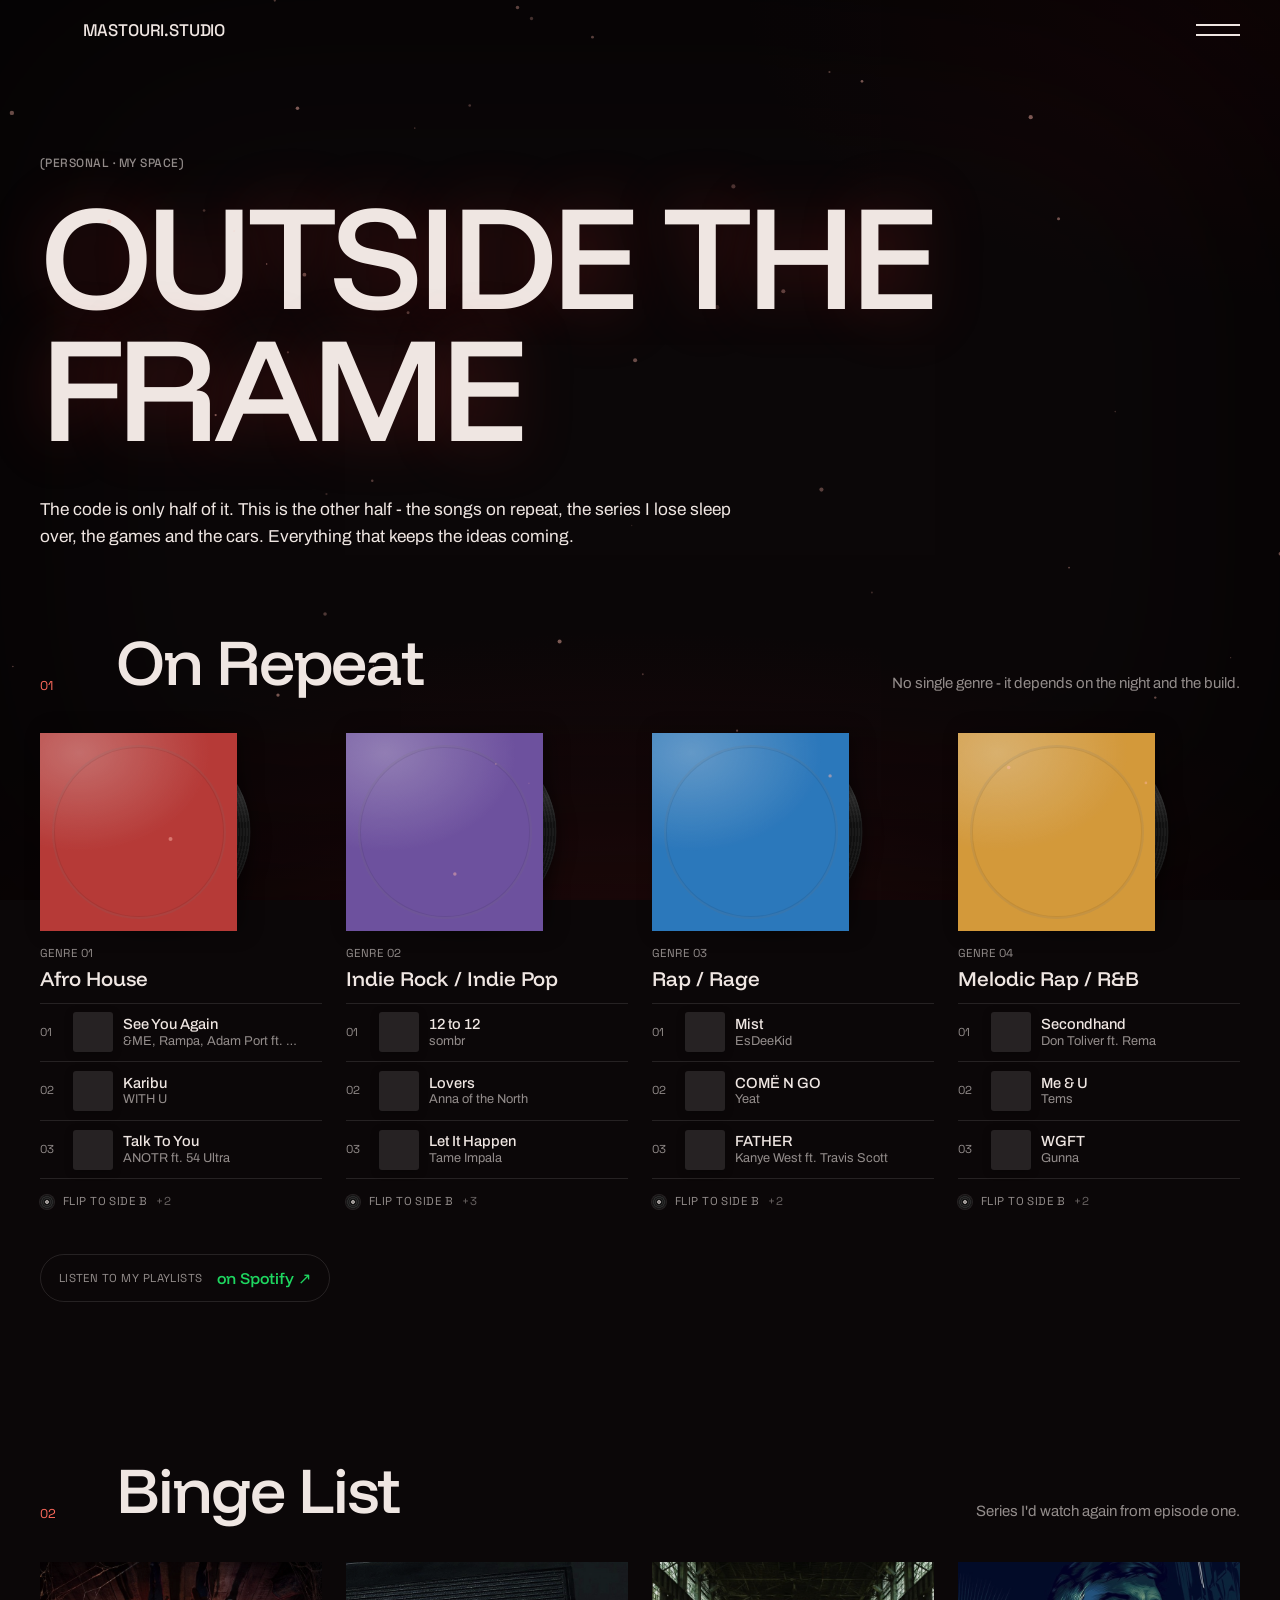
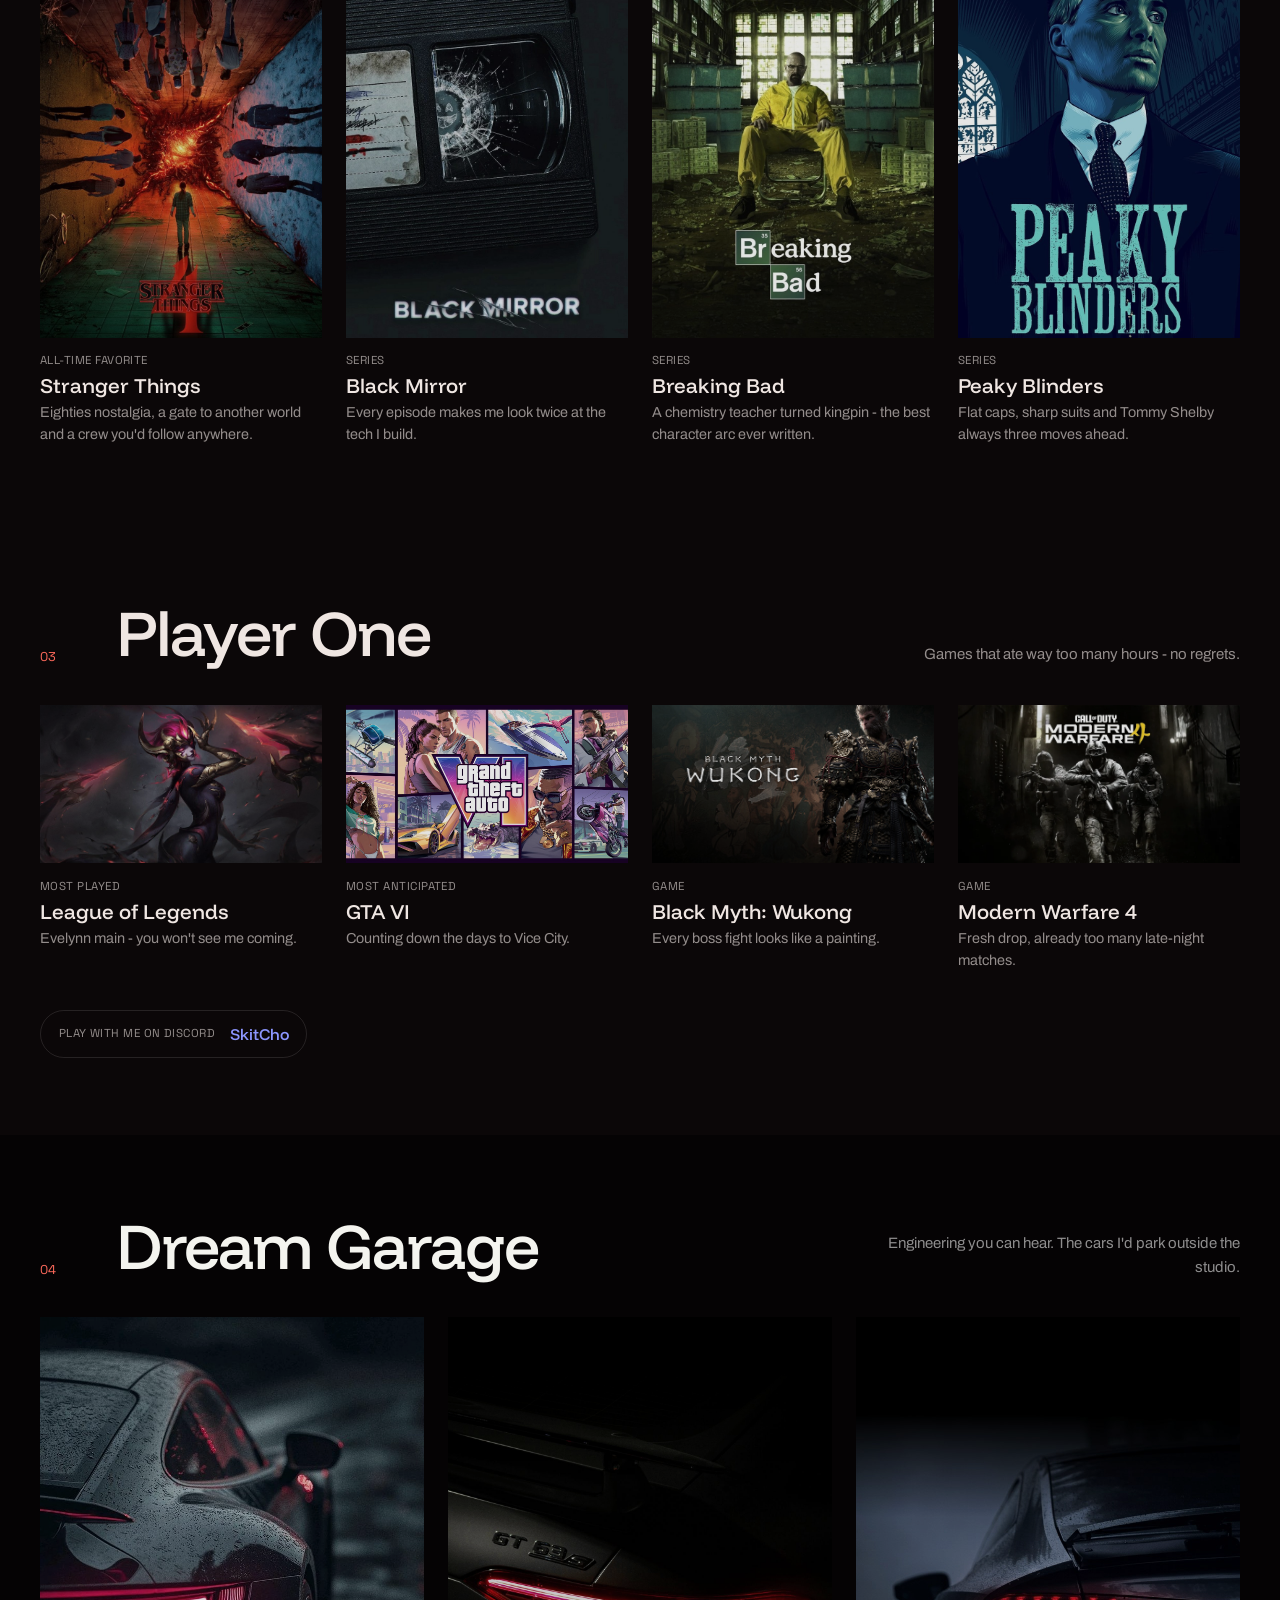
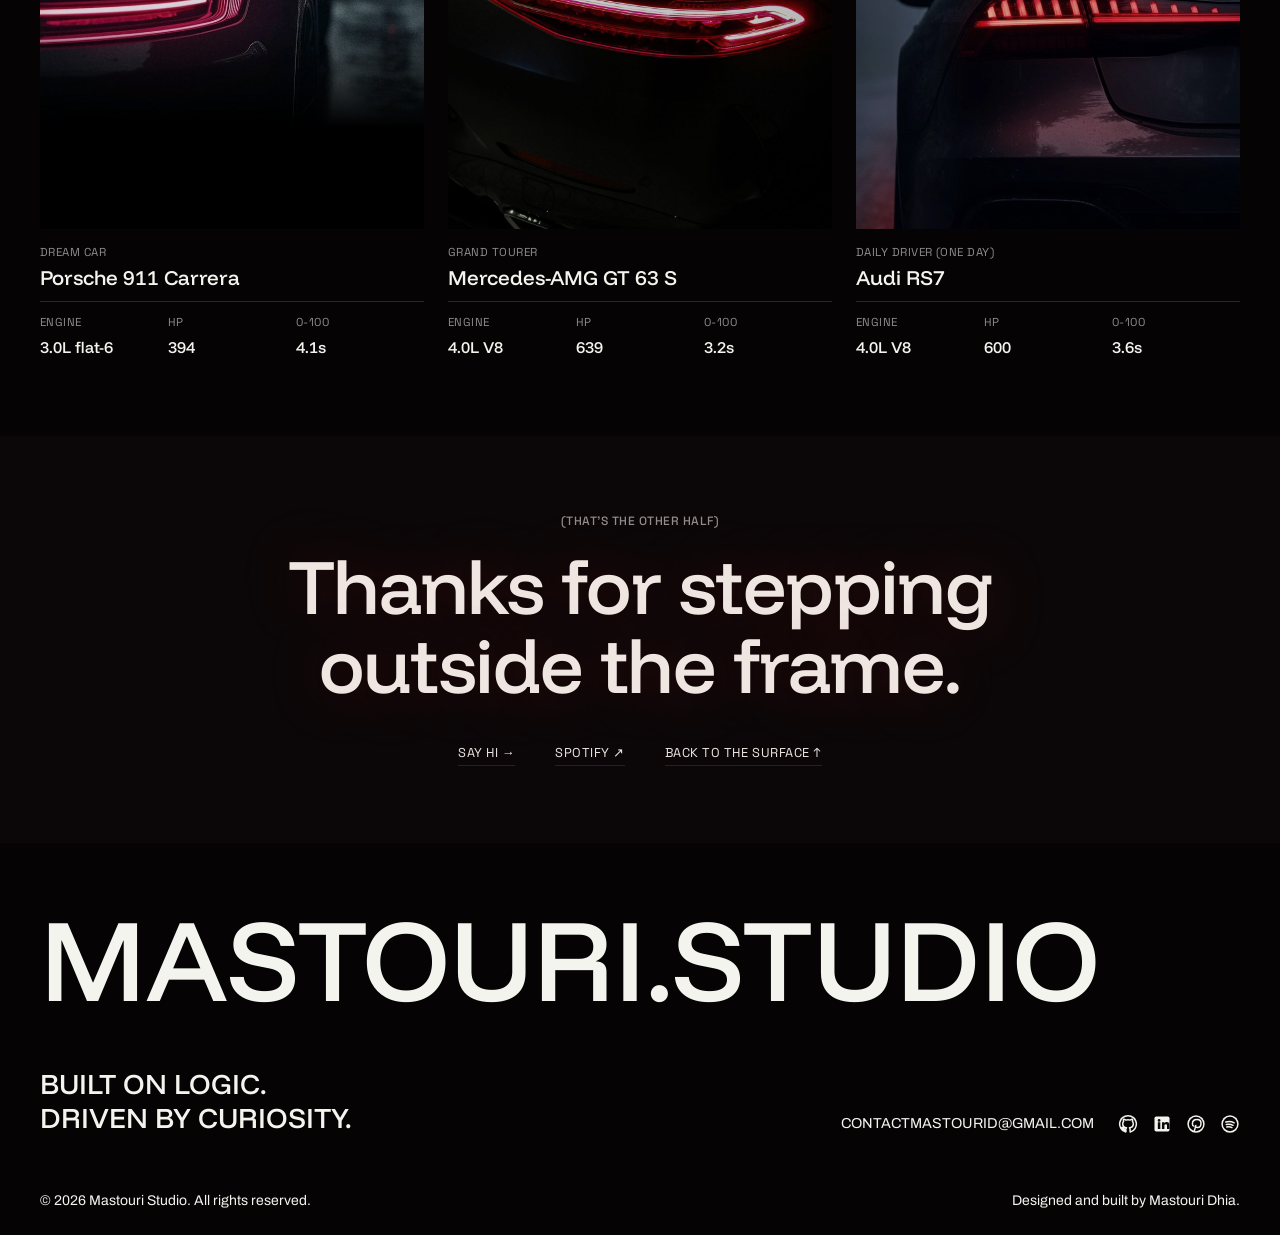
==== commit 631376c1: "Prepare portfolio for launch on Netlify - Remove unused assets, duplicate folder and the parked rift" ====
--- a/outside/index.html
+++ b/outside/index.html
@@ -3,7 +3,7 @@
 <head>
   <meta charset="UTF-8" />
   <meta name="viewport" content="width=device-width, initial-scale=1" />
-  <title>Outside the Frame · mastouri's studio</title>
+  <title>Outside the Frame | Mastouri Studio</title>
   <meta name="description" content="Outside the Frame: the personal side of Mastouri Dhia - the music on repeat, the series, games, cars and everything else that keeps the ideas coming." />
   <link rel="icon" type="image/svg+xml" href="../favicon.svg" />
   <link rel="canonical" href="https://your-domain.com/outside/" />
@@ -20,7 +20,7 @@
   <meta name="twitter:card" content="summary_large_image" />
   <meta name="twitter:image" content="https://your-domain.com/images/social/outside.jpg" />
 
-  <!-- Local fonts (from Next.js export) -->
+  <!-- Local fonts -->
   <link rel="preload" href="../fonts/funnel-display.woff2" as="font" crossorigin type="font/woff2" />
   <link rel="preload" href="../fonts/archivo.woff2" as="font" crossorigin type="font/woff2" />
   <link rel="preload" href="../fonts/space-grotesk.woff2" as="font" crossorigin type="font/woff2" />
@@ -35,6 +35,8 @@
   <link rel="stylesheet" href="../css/styles.css" />
   <link rel="stylesheet" href="../css/case-study.css" />
   <link rel="stylesheet" href="../css/outside.css" />
+  <!-- Analytics (Umami, cookie-free). Counts only on data-domains, so local testing is ignored -->
+  <script defer src="https://cloud.umami.is/script.js" data-website-id="afde05f1-8b65-4721-976c-ca45010f0aeb" data-domains="your-domain.com"></script>
 </head>
 <body class="case-study upside" data-upside data-otf-song="../audio/outside-theme.mp3">
   <a class="skip-link" href="#main">Skip to content</a>
@@ -42,7 +44,7 @@
   <!-- ===== Navigation ===== -->
   <header class="site-nav" data-nav>
     <div class="container nav-inner">
-      <a href="../index.html" class="nav-logo" aria-label="Mastouri's Studio home">
+      <a href="../" class="nav-logo" aria-label="Mastouri's Studio home">
         MASTOURI.STUDIO
       </a>
       <button class="nav-toggle" data-menu-toggle aria-expanded="false" aria-controls="site-menu" aria-label="Open menu">
@@ -56,12 +58,12 @@
   <nav class="site-menu" id="site-menu" data-menu aria-hidden="true">
     <div class="container">
       <ul class="menu-list">
-        <li><a href="../index.html#top" data-menu-link data-hw><span class="hw-text" data-hw-text>Home</span></a></li>
-        <li><a href="../index.html#experience" data-menu-link data-hw><span class="hw-text" data-hw-text>Experience</span></a></li>
-        <li><a href="../index.html#projects" data-menu-link data-hw><span class="hw-text" data-hw-text>Projects</span></a></li>
-        <li><a href="../index.html#certificates" data-menu-link data-hw><span class="hw-text" data-hw-text>Certificates</span></a></li>
-        <li><a href="../index.html#outside" data-menu-link data-hw><span class="hw-text" data-hw-text>Outside the Frame</span></a></li>
-        <li><a href="../index.html#contact-form" data-menu-link data-hw><span class="hw-text" data-hw-text>Contact</span></a></li>
+        <li><a href="../#top" data-menu-link data-hw><span class="hw-text" data-hw-text>Home</span></a></li>
+        <li><a href="../#experience" data-menu-link data-hw><span class="hw-text" data-hw-text>Experience</span></a></li>
+        <li><a href="../#projects" data-menu-link data-hw><span class="hw-text" data-hw-text>Projects</span></a></li>
+        <li><a href="../#certificates" data-menu-link data-hw><span class="hw-text" data-hw-text>Certificates</span></a></li>
+        <li><a href="../#outside" data-menu-link data-hw><span class="hw-text" data-hw-text>Outside the Frame</span></a></li>
+        <li><a href="../#contact-form" data-menu-link data-hw><span class="hw-text" data-hw-text>Contact</span></a></li>
       </ul>
       <a href="mailto:contactmastourid@gmail.com" class="menu-email" data-menu-link>contactmastourid@gmail.com</a>
     </div>
@@ -75,16 +77,8 @@
       <h1 class="cs-title">Outside the Frame</h1>
       <p class="cs-lead">
         The code is only half of it. This is the other half - the songs on repeat, the series I lose sleep over,
-        the games, the cars and the things I look up at. Everything that keeps the ideas coming.
+        the games and the cars. Everything that keeps the ideas coming.
       </p>
-
-      <!-- Edit these anytime: what you're into right now -->
-      <dl class="of-now cs-reveal">
-        <div><dt>Listening</dt><dd>Song - Artist</dd></div>
-        <div><dt>Watching</dt><dd>Series name</dd></div>
-        <div><dt>Playing</dt><dd>Game name</dd></div>
-        <div><dt>Dream car</dt><dd>Car model</dd></div>
-      </dl>
     </section>
 
     <!-- ===== 01 · MUSIC =====
@@ -99,7 +93,6 @@
         <span class="of-head__num">01</span>
         <h2 class="cs-h2 cs-h2--xl">On Repeat</h2>
         <p class="cs-body">No single genre - it depends on the night and the build.</p>
-        <a class="of-follow" href="https://open.spotify.com/user/315sq3ebs6kro6jbhpxjwou44ooe" target="_blank" rel="noopener noreferrer"><span class="of-eq" aria-hidden="true"><i></i><i></i><i></i></span><span class="of-follow__text">Follow me on Spotify</span> <span aria-hidden="true">&nearr;</span></a>
       </header>
       <div class="of-grid of-grid--square">
         <article class="of-card cs-reveal">
@@ -322,6 +315,10 @@
           </button>
         </article>
       </div>
+      <a class="of-discord of-discord--spotify cs-reveal" href="https://open.spotify.com/user/315sq3ebs6kro6jbhpxjwou44ooe" target="_blank" rel="noopener noreferrer">
+        <span class="of-discord__label">Listen to my playlists</span>
+        <span class="of-discord__name">on Spotify <span aria-hidden="true">&nearr;</span></span>
+      </a>
     </section>
 
     <!-- ===== 02 · SERIES ===== -->
@@ -422,75 +419,33 @@
           <h2 class="cs-h2 cs-h2--xl">Dream Garage</h2>
           <p class="cs-body">Engineering you can hear. The cars I'd park outside the studio.</p>
         </header>
-        <div class="of-grid of-grid--wide">
+        <div class="of-grid of-grid--wide of-grid--garage">
           <article class="of-card cs-reveal">
-            <div class="of-card__media" style="--tone:#b71c1c"></div>
+            <div class="of-card__media" style="--tone:#b71c1c">
+              <img src="../images/outside/cars/porsche-911-carrera.jpg" alt="" loading="lazy" />
+            </div>
             <p class="of-card__label">Dream car</p>
-            <h3 class="of-card__title">Brand Model</h3>
-            <dl class="of-specs"><div><dt>Engine</dt><dd>-</dd></div><div><dt>HP</dt><dd>-</dd></div><div><dt>0-100</dt><dd>-</dd></div></dl>
+            <h3 class="of-card__title">Porsche 911 Carrera</h3>
+            <dl class="of-specs"><div><dt>Engine</dt><dd>3.0L flat-6</dd></div><div><dt>HP</dt><dd>394</dd></div><div><dt>0-100</dt><dd>4.1s</dd></div></dl>
           </article>
           <article class="of-card cs-reveal">
-            <div class="of-card__media" style="--tone:#37474f"></div>
-            <p class="of-card__label">Classic</p>
-            <h3 class="of-card__title">Brand Model</h3>
-            <dl class="of-specs"><div><dt>Engine</dt><dd>-</dd></div><div><dt>HP</dt><dd>-</dd></div><div><dt>0-100</dt><dd>-</dd></div></dl>
+            <div class="of-card__media" style="--tone:#37474f">
+              <img src="../images/outside/cars/mercedes-amg-gt63s.jpg" alt="" loading="lazy" />
+            </div>
+            <p class="of-card__label">Grand tourer</p>
+            <h3 class="of-card__title">Mercedes-AMG GT 63 S</h3>
+            <dl class="of-specs"><div><dt>Engine</dt><dd>4.0L V8</dd></div><div><dt>HP</dt><dd>639</dd></div><div><dt>0-100</dt><dd>3.2s</dd></div></dl>
           </article>
           <article class="of-card cs-reveal">
-            <div class="of-card__media" style="--tone:#e65100"></div>
+            <div class="of-card__media" style="--tone:#616161">
+              <img src="../images/outside/cars/audi-rs7.jpg" alt="" loading="lazy" />
+            </div>
             <p class="of-card__label">Daily driver (one day)</p>
-            <h3 class="of-card__title">Brand Model</h3>
-            <dl class="of-specs"><div><dt>Engine</dt><dd>-</dd></div><div><dt>HP</dt><dd>-</dd></div><div><dt>0-100</dt><dd>-</dd></div></dl>
+            <h3 class="of-card__title">Audi RS7</h3>
+            <dl class="of-specs"><div><dt>Engine</dt><dd>4.0L V8</dd></div><div><dt>HP</dt><dd>600</dd></div><div><dt>0-100</dt><dd>3.6s</dd></div></dl>
           </article>
         </div>
       </div>
-    </section>
-
-    <!-- ===== 05 · SPACE ===== -->
-    <section class="container cs-section" id="space">
-      <header class="of-head cs-reveal">
-        <span class="of-head__num">05</span>
-        <h2 class="cs-h2 cs-h2--xl">Looking Up</h2>
-        <p class="cs-body">Planets, missions and the questions nobody has answered yet.</p>
-      </header>
-      <div class="of-grid of-grid--wide">
-        <article class="of-card cs-reveal">
-          <div class="of-card__media of-card__media--space"></div>
-          <p class="of-card__label">Favorite planet</p>
-          <h3 class="of-card__title">Planet</h3>
-          <p class="of-card__note">One fact that blows my mind.</p>
-        </article>
-        <article class="of-card cs-reveal">
-          <div class="of-card__media of-card__media--space"></div>
-          <p class="of-card__label">Mission</p>
-          <h3 class="of-card__title">Mission Name</h3>
-          <p class="of-card__note">Why it matters to me.</p>
-        </article>
-        <article class="of-card cs-reveal">
-          <div class="of-card__media of-card__media--space"></div>
-          <p class="of-card__label">Big question</p>
-          <h3 class="of-card__title">Are we alone?</h3>
-          <p class="of-card__note">My take, in one line.</p>
-        </article>
-      </div>
-    </section>
-
-    <!-- ===== 06 · BITS & PIECES ===== -->
-    <section class="container cs-section" id="bits">
-      <header class="of-head cs-reveal">
-        <span class="of-head__num">06</span>
-        <h2 class="cs-h2 cs-h2--xl">Bits &amp; Pieces</h2>
-        <p class="cs-body">The small things that say the most.</p>
-      </header>
-      <dl class="of-bits cs-reveal">
-        <div><dt>Movie</dt><dd>Movie name</dd></div>
-        <div><dt>Football club</dt><dd>Club name</dd></div>
-        <div><dt>Favorite place</dt><dd>City / spot</dd></div>
-        <div><dt>Food</dt><dd>Dish</dd></div>
-        <div><dt>Coffee</dt><dd>How I take it</dd></div>
-        <div><dt>Currently learning</dt><dd>Something new</dd></div>
-        <div><dt>Quote I live by</dt><dd>"..."</dd></div>
-        <div><dt>Fun fact</dt><dd>Something people don't guess</dd></div>
-      </dl>
     </section>
 
     <!-- ===== OUTRO ===== -->
@@ -500,14 +455,14 @@
       <div class="of-outro__links">
         <a href="mailto:contactmastourid@gmail.com">Say hi <span aria-hidden="true">&rarr;</span></a>
         <a href="https://open.spotify.com/user/315sq3ebs6kro6jbhpxjwou44ooe" target="_blank" rel="noopener noreferrer">Spotify <span aria-hidden="true">&nearr;</span></a>
-        <a href="../index.html">Back to the surface <span aria-hidden="true">&uarr;</span></a>
+        <a href="../">Back to the surface <span aria-hidden="true">&uarr;</span></a>
       </div>
     </section>
 
     <!-- ===== FOOTER ===== -->
     <footer id="contact" class="footer">
       <div class="container footer-container">
-        <a class="footer-wordmark" href="../index.html" aria-label="Mastouri Studio home">
+        <a class="footer-wordmark" href="../" aria-label="Mastouri Studio home">
           MASTOURI.STUDIO
         </a>
         <div class="footer-main">
@@ -637,36 +592,12 @@
         sleeve.insertBefore(img, sleeve.querySelector(".of-eq--cover"));
       }
 
-      // The Spotify link under the heading names the playing song, then
-      // keeps it as "Last played" once it stops. The swap waits a beat so
-      // stopping one song and starting the next doesn't flash in between.
-      var follow = document.querySelector(".of-follow");
-      var followText = follow && follow.querySelector(".of-follow__text");
-      var followTimer = null;
-      var lastPlayed = null;
-      function setFollow(btn, playing) {
-        if (!follow) return;
-        clearTimeout(followTimer);
-        followTimer = setTimeout(function () {
-          var text = !btn ? "Follow me on Spotify" :
-            (playing ? "Now playing · " : "Last played · ") + info(btn).title + " · follow for more";
-          follow.classList.toggle("is-live", !!playing);
-          if (followText.textContent === text) return;
-          followText.classList.add("is-swapping");
-          setTimeout(function () {
-            followText.textContent = text;
-            followText.classList.remove("is-swapping");
-          }, 150);
-        }, 60);
-      }
-
       function stop() {
         if (!current) return;
         current.classList.remove("is-playing");
         current.style.removeProperty("--p");
         current.closest(".of-card").classList.remove("is-playing");
         current = null;
-        setFollow(lastPlayed, false);
       }
 
       document.querySelectorAll(".of-song").forEach(function (btn) {
@@ -679,17 +610,13 @@
           btn.classList.add("is-playing");
           card.classList.add("is-playing");
           current = btn;
-          var prev = lastPlayed;
-          setFollow(btn, true);
           lookup(btn).then(function (found) {
             showArt(card, found.art);
             if (current !== btn) return;
             if (!found.src) throw new Error("No preview");
             player.src = found.src;
-            lastPlayed = btn;
             return player.play();
           }).catch(function () {
-            if (lastPlayed === btn) lastPlayed = prev;
             if (current === btn) stop();
             btn.disabled = true;
           });
--- a/css/styles.css
+++ b/css/styles.css
@@ -1,5 +1,5 @@
 /* ============================================================
-   Mastouri Studio â€” Portfolio Styles
+   Mastouri Studio - Portfolio Styles
    ------------------------------------------------------------
    Edit the :root variables below to change colors, fonts,
    spacing, etc. across the whole site.
@@ -402,30 +402,100 @@
 }
 .hero-tagline span { display: block; }
 
-.hero-skills {
-  display: flex; flex-wrap: wrap; gap: 10px;
-  margin-top: 26px;
-  max-width: 760px;
-}
-@media (min-width: 1024px) {
-  .hero-skills {
-    margin-top: 26px;
-    max-width: min(38vw, 600px);
-  }
-}
-.hero-skills li {
-  border: 1.2px solid var(--color-chip);
-  padding: 10px 18px;
+/* ---------- Hero: available for work ----------
+   Rises in line by line once the intro is gone (html.hero-ready, set
+   in js/main.js); the role word flips through data-hire-roles. */
+.hero-hire {
+  margin-top: 28px;
+  max-width: 560px;
+}
+@media (min-width: 1024px) { .hero-hire { margin-top: 32px; max-width: min(40vw, 640px); } }
+
+.hero-hire__line {
+  font-family: var(--font-display);
+  font-size: clamp(1.5rem, 2.6vw, 2.25rem);
+  font-weight: 500;
+  line-height: 1.1;
+  letter-spacing: -0.02em;
+}
+/* All roles share one grid cell; js/main.js sets the box to the current
+   role's width and it springs there (overshoots, then settles), so
+   "roles" always hugs the word like elastic. The current one (.is-in)
+   rises in, squashing as it lands; the old one flies out the top. */
+.hero-hire__roles {
+  display: inline-grid;
+  justify-items: start;
+  vertical-align: bottom;
+  overflow: hidden;
+  padding-bottom: 0.08em;
+  color: var(--color-accent);
+  transition: width 0.9s cubic-bezier(0.34, 1.56, 0.64, 1);
+}
+.hero-hire__roles > span {
+  grid-area: 1 / 1;
+  transform: translateY(105%) scaleY(1.4);
+  transform-origin: 50% 100%;
+  transition: transform 0.75s cubic-bezier(0.34, 1.4, 0.64, 1);
+  white-space: nowrap;
+}
+.hero-hire__roles > .is-in { transform: none; }
+.hero-hire__roles > .is-out {
+  transform: translateY(-105%) scaleY(0.7);
+  transform-origin: 50% 0;
+  transition: transform 0.5s var(--ease);
+}
+
+.hero-hire__where {
+  display: flex;
+  flex-wrap: wrap;
+  align-items: center;
+  gap: 6px 10px;
+  margin-top: 14px;
   font-family: var(--font-label);
-  font-size: 0.78rem;
-  font-weight: 500;
+  font-size: 0.85rem;
+  color: var(--color-muted);
+}
+.hero-hire__sep { opacity: 0.5; }
+.hero-hire__cta {
+  position: relative;
+  margin-left: 14px;
+  padding-bottom: 2px;
   color: var(--color-ink);
-  line-height: 1.2;
-  min-height: 42px;
-  display: flex;
-  align-items: center;
-  justify-content: center;
-  background: rgba(255,255,255,0.08);
+  font-weight: 600;
+}
+.hero-hire__cta::after {
+  content: "";
+  position: absolute;
+  left: 0; right: 0; bottom: 0;
+  height: 1.5px;
+  background: currentColor;
+  transform-origin: right;
+  transition: transform 0.5s var(--ease);
+}
+.hero-hire__arrow { display: inline-block; transition: transform 0.4s var(--ease); }
+.hero-hire__cta:hover,
+.hero-hire__cta:focus-visible { color: var(--color-accent); }
+.hero-hire__cta:hover::after { transform: scaleX(0); }
+.hero-hire__cta:hover .hero-hire__arrow,
+.hero-hire__cta:focus-visible .hero-hire__arrow { transform: translateX(5px); }
+
+/* Entrance: each line rises out of a mask after the intro */
+.js .hero-hire > * {
+  opacity: 0;
+  transform: translateY(14px);
+  clip-path: inset(0 0 100% 0);
+}
+.js.hero-ready .hero-hire > * {
+  opacity: 1;
+  transform: none;
+  clip-path: inset(0 0 -20% 0);
+  transition: opacity 0.6s var(--ease), transform 0.9s var(--ease), clip-path 0.9s var(--ease);
+}
+.js.hero-ready .hero-hire > :nth-child(2) { transition-delay: 0.14s; }
+
+@media (prefers-reduced-motion: reduce) {
+  .hero-hire__roles > span { transition: none; }
+  .js .hero-hire > * { opacity: 1; transform: none; clip-path: none; transition: none; }
 }
 
 /* ============================================================
@@ -2251,7 +2321,7 @@
 }
 
 /* ============================================================
-   ANIMATIONS â€” Hero parallax, wave reveal, clip reveal,
+   ANIMATIONS - Hero parallax, wave reveal, clip reveal,
    menu hover characters, scroll reveal.
    ============================================================ */
 
@@ -2311,7 +2381,7 @@
 [data-hw]:hover { color: var(--color-accent); }
 
 /* ---------- Scroll reveal for section heads & cards ---------- */
-/* Only hide when JS is enabled â€” otherwise content stays visible */
+/* Only hide when JS is enabled - otherwise content stays visible */
 .js-enabled .section-head,
 .js-enabled .project-card,
 .js-enabled .art-card {
--- a/css/outside.css
+++ b/css/outside.css
@@ -3,18 +3,6 @@
    Builds on case-study.css (cs-kicker, cs-title, cs-h2, cs-reveal…)
    ============================================================ */
 
-/* ---------- "Right now" strip ---------- */
-.of-now {
-  display: grid;
-  grid-template-columns: repeat(2, minmax(0, 1fr));
-  gap: 1px;
-  margin-top: clamp(2rem, 4vw, 3.5rem);
-  border: 1px solid var(--color-rule);
-  background: var(--color-rule);
-}
-.of-now > div { padding: 1.25rem; background: var(--color-canvas); }
-.of-now dt,
-.of-bits dt,
 .of-card__label,
 .of-specs dt {
   font-family: var(--font-label);
@@ -23,8 +11,6 @@
   text-transform: uppercase;
   color: var(--color-muted);
 }
-.of-now dd { margin-top: .35rem; font-family: var(--font-display); font-size: 1.15rem; font-weight: 500; }
-@media (min-width: 900px) { .of-now { grid-template-columns: repeat(4, minmax(0, 1fr)); } }
 
 /* ---------- Section heads ---------- */
 .of-head {
@@ -39,9 +25,7 @@
 }
 @media (min-width: 900px) {
   .of-head { grid-template-columns: 4rem minmax(0, 1fr) minmax(0, 22rem); align-items: end; }
-  .of-head .cs-body { justify-self: end; text-align: right; }
-  .of-head .of-follow { grid-column: 3; justify-self: end; }
-}
+  .of-head .cs-body { justify-self: end; text-align: right; }}
 
 /* ---------- Card grids ---------- */
 .of-grid { display: grid; gap: clamp(1rem, 2vw, 1.5rem); grid-template-columns: repeat(2, minmax(0, 1fr)); }
@@ -67,6 +51,7 @@
 /* Shorter posters on wide screens so the whole section fits in one screen */
 @media (min-width: 900px) { .of-grid--poster .of-card__media { aspect-ratio: 3 / 4; } }
 .of-grid--wide .of-card__media { aspect-ratio: 4 / 3; }
+.of-grid--garage .of-card__media { aspect-ratio: 3 / 4; background: #000; }
 .of-grid--games .of-card__media { aspect-ratio: 16 / 9; }
 
 /* ---------- Discord (games) ---------- */
@@ -89,20 +74,15 @@
   color: var(--color-muted);
 }
 .of-discord__name { font-family: var(--font-display); font-weight: 500; color: #8c96ff; }
+/* Same pill under the music records, in Spotify green */
+.of-discord--spotify:hover { border-color: #1db954; }
+.of-discord--spotify .of-discord__name { color: #1ed760; }
 .of-card__media img {
   position: absolute; inset: 0;
   width: 100%; height: 100%; object-fit: cover;
   transition: transform 900ms var(--ease);
 }
-.of-card:hover .of-card__media img { transform: scale(1.05); }.of-card__media--space {
-  background:
-    radial-gradient(1px 1px at 20% 30%, #fff 50%, transparent 51%),
-    radial-gradient(1px 1px at 70% 20%, #fff 50%, transparent 51%),
-    radial-gradient(1.5px 1.5px at 40% 75%, #fff 50%, transparent 51%),
-    radial-gradient(1px 1px at 85% 65%, #fff 50%, transparent 51%),
-    radial-gradient(60% 60% at 75% 80%, #3949ab 0%, transparent 70%),
-    #05060f;
-}
+.of-card:hover .of-card__media img { transform: scale(1.05); }
 .of-card__title { margin-top: .3rem; font-family: var(--font-display); font-size: clamp(1.15rem, 1.6vw, 1.45rem); font-weight: 500; line-height: 1.15; }
 .of-card__note { margin-top: .3rem; font-size: .9rem; color: var(--color-muted); }
 
@@ -334,18 +314,6 @@
 }
 .of-specs dd { margin-top: .2rem; font-family: var(--font-display); font-weight: 500; }
 
-/* ---------- Bits & pieces ---------- */
-.of-bits { display: grid; border-top: 1px solid var(--color-rule); }
-.of-bits > div {
-  display: flex; justify-content: space-between; align-items: baseline; gap: 1rem;
-  padding: 1.1rem 0;
-  border-bottom: 1px solid var(--color-rule);
-}
-.of-bits dd { font-family: var(--font-display); font-size: clamp(1.05rem, 1.8vw, 1.5rem); font-weight: 500; text-align: right; }
-@media (min-width: 900px) {
-  .of-bits { grid-template-columns: 1fr 1fr; column-gap: 3rem; }
-}
-
 /* ---------- Outro ---------- */
 .of-outro { text-align: center; }
 .of-outro__title {
@@ -360,20 +328,7 @@
   display: flex; flex-wrap: wrap; justify-content: center; gap: .75rem 2.5rem;
   margin-top: 2.5rem;
 }
-/* Spotify link under the music heading's blurb. While a song plays it
-   names the song (inline script) and its bars wake up */
-.of-follow { justify-self: start; display: inline-flex; align-items: center; }
-.of-follow .of-eq {
-  width: 0; margin-right: 0; opacity: 0; overflow: hidden;
-  transition: width 300ms var(--ease), margin 300ms var(--ease), opacity 300ms var(--ease);
-}
-.of-follow.is-live { color: var(--color-accent); border-color: var(--color-accent); }
-.of-follow.is-live .of-eq { width: 12px; margin-right: .5rem; opacity: 1; }
-.of-follow.is-live .of-eq i { animation: of-eq 900ms ease-in-out infinite alternate; }
-.of-follow__text { margin-right: .35em; transition: opacity 150ms var(--ease); }
-.of-follow__text.is-swapping { opacity: 0; }
-.of-outro__links a,
-.of-follow {
+.of-outro__links a {
   padding-bottom: .2rem;
   font-family: var(--font-label);
   font-size: .8rem;
@@ -382,8 +337,7 @@
   border-bottom: 1px solid var(--color-rule);
   transition: border-color 300ms var(--ease), color 300ms var(--ease);
 }
-.of-outro__links a:hover,
-.of-follow:hover { color: var(--color-accent); border-color: var(--color-accent); }
+.of-outro__links a:hover { color: var(--color-accent); border-color: var(--color-accent); }
 .upside .of-outro__title { text-shadow: 0 0 60px rgba(229, 57, 53, .25); }
 
 /* ============================================================
@@ -422,8 +376,6 @@
   background: rgba(11, 7, 8, .82);
   box-shadow: 0 1px 0 rgba(239, 230, 226, .08);
 }
-.upside .of-now > div { background: #110a0b; }
-.upside .of-now dt { color: var(--color-accent); }
 .upside .of-card__media { filter: saturate(.8) brightness(.9); }
 .upside .of-band { background: #050304; }
 .upside .footer { background: #050304; }
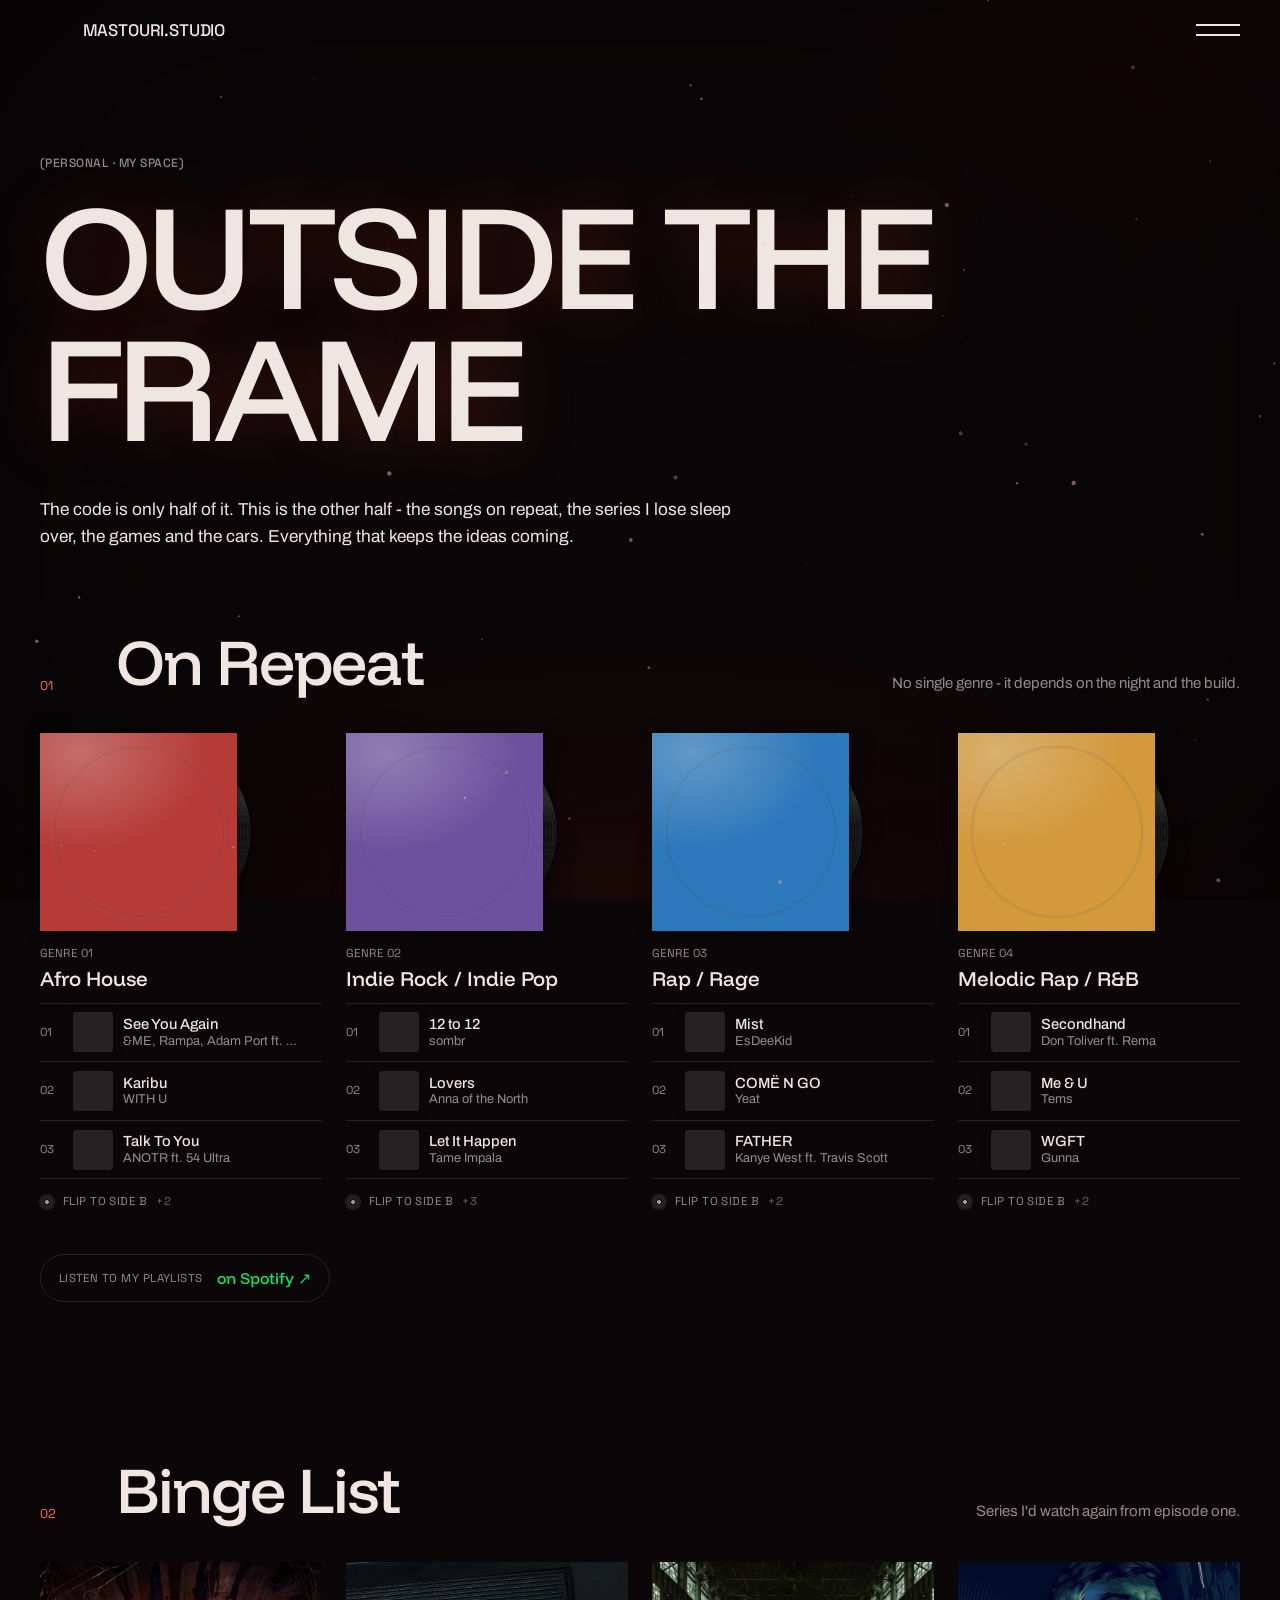
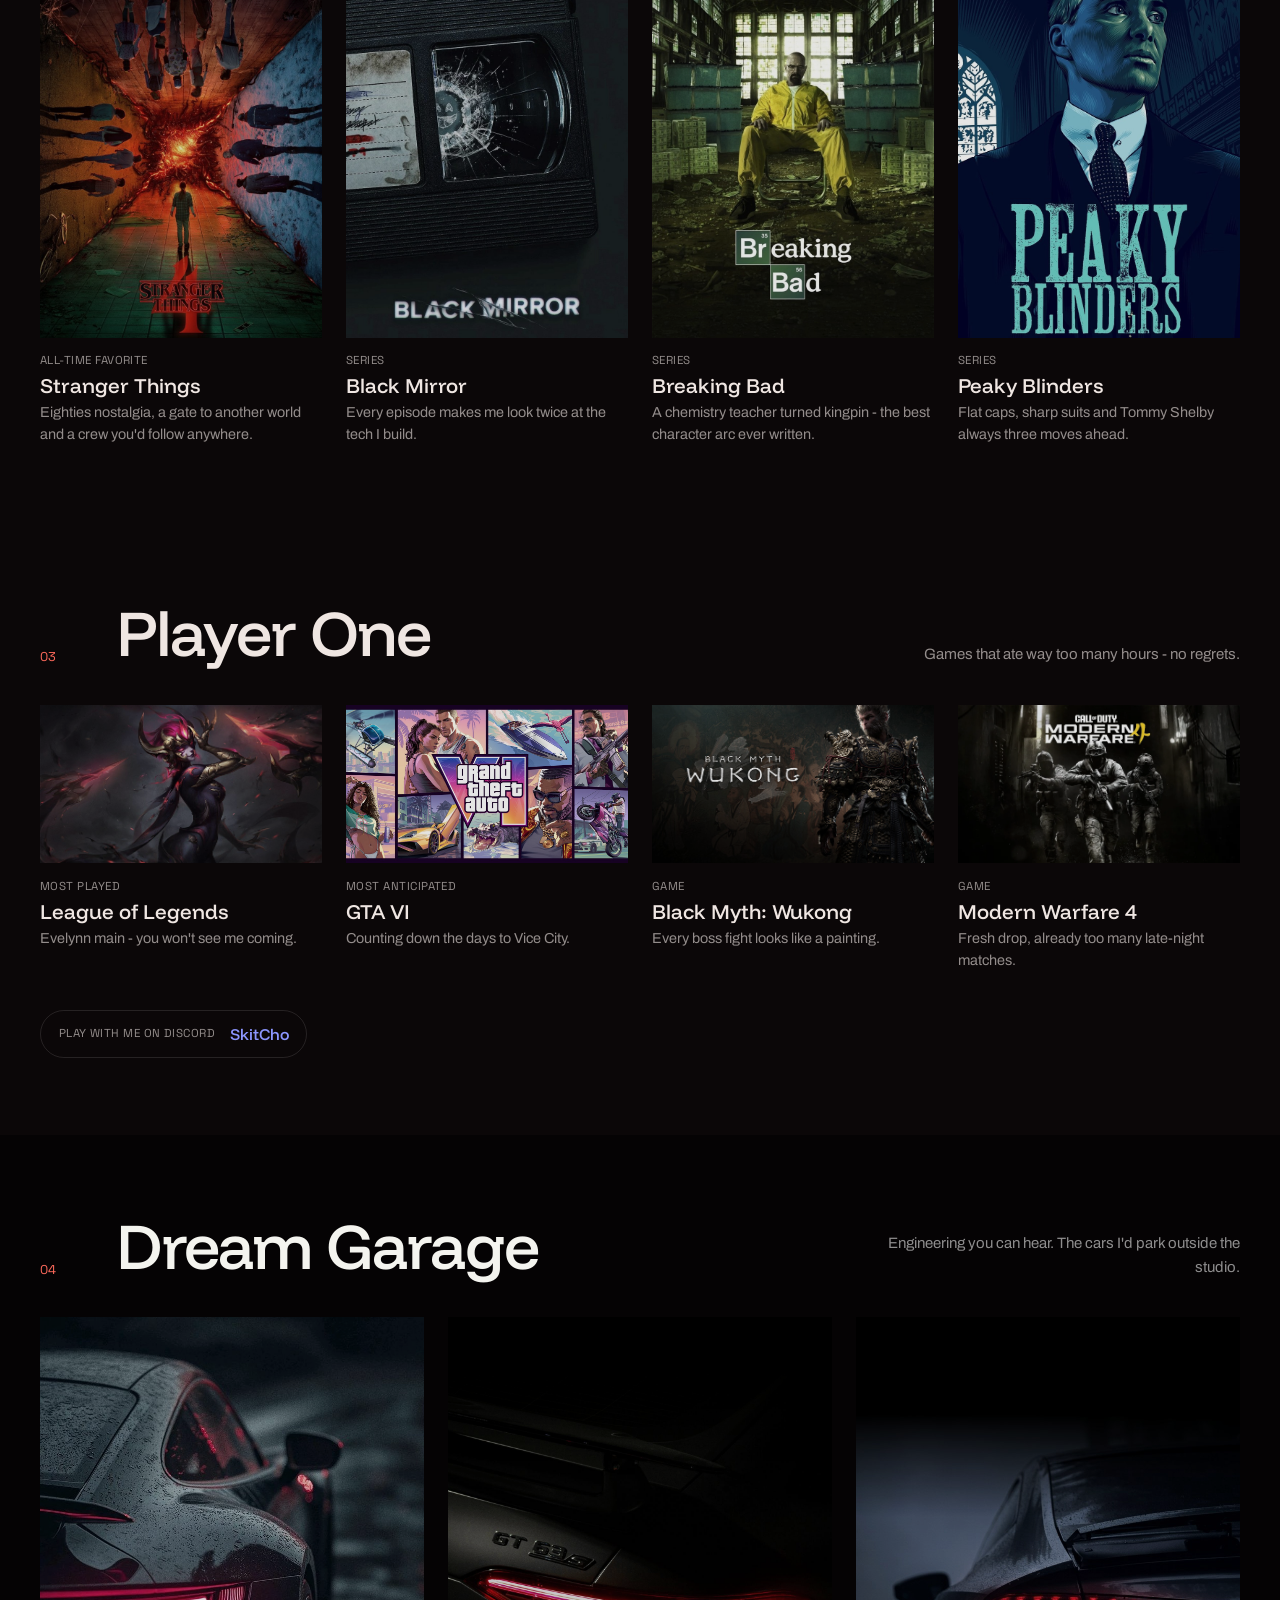
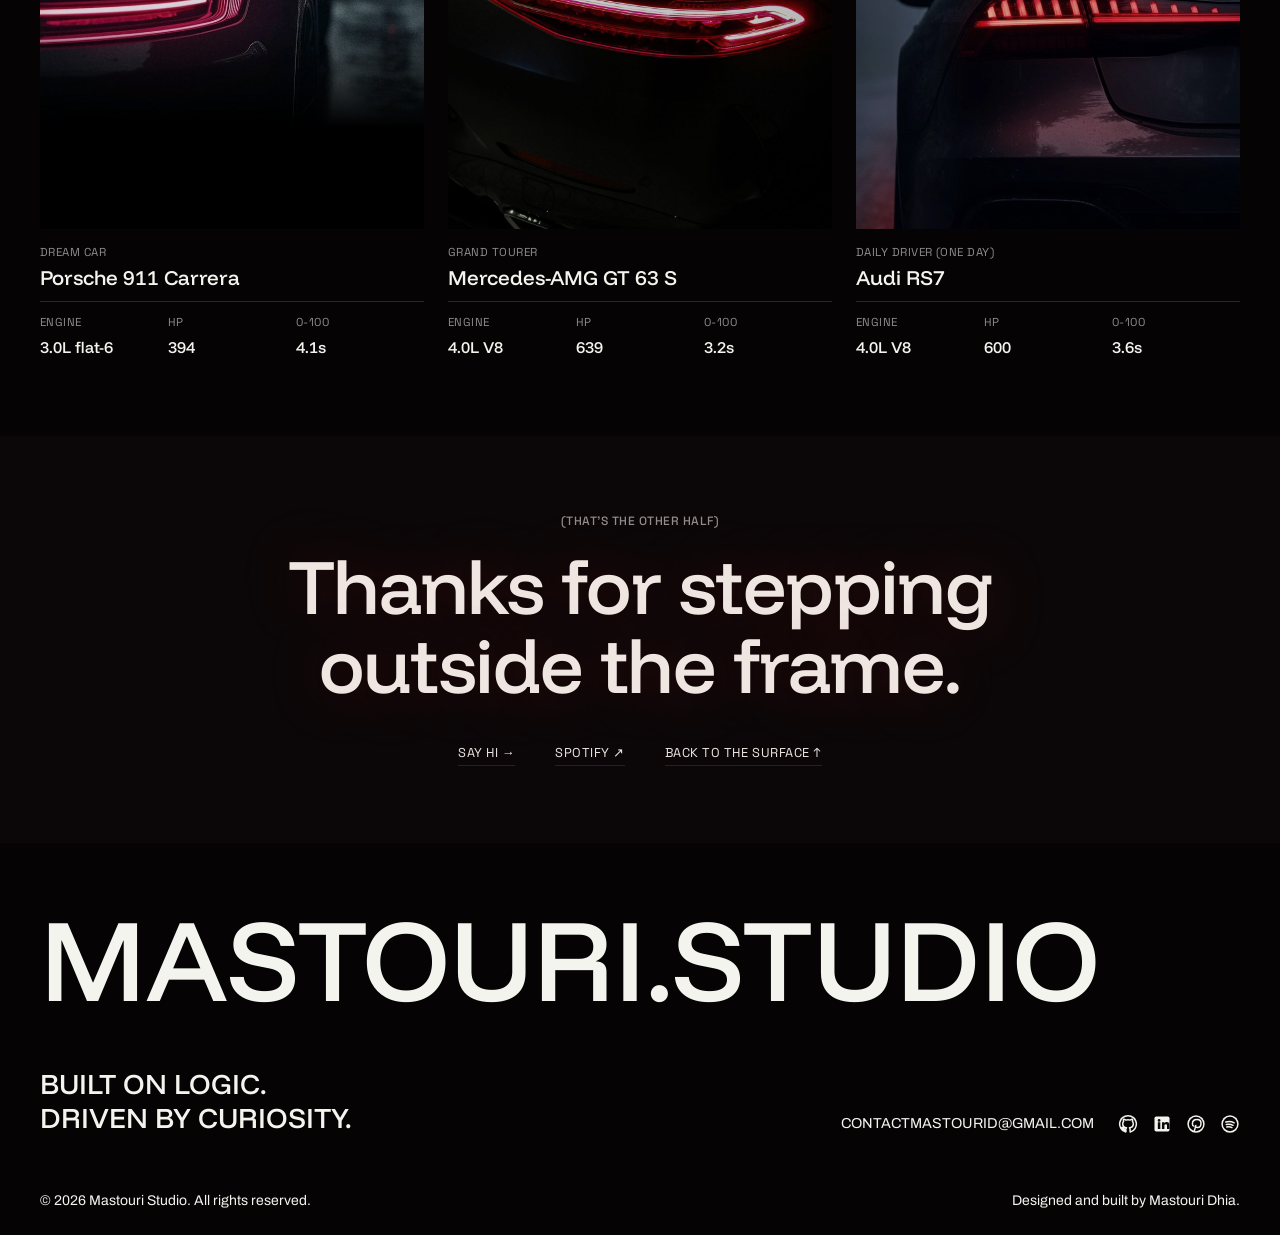
==== commit 5193679c: "Set live domain mastouristudio.netlify.app Canonical, Open Graph and structured-data URLs, sitemap, " ====
--- a/outside/index.html
+++ b/outside/index.html
@@ -6,19 +6,19 @@
   <title>Outside the Frame | Mastouri Studio</title>
   <meta name="description" content="Outside the Frame: the personal side of Mastouri Dhia - the music on repeat, the series, games, cars and everything else that keeps the ideas coming." />
   <link rel="icon" type="image/svg+xml" href="../favicon.svg" />
-  <link rel="canonical" href="https://your-domain.com/outside/" />
-
-  <!-- Social sharing (replace your-domain.com with the live domain) -->
+  <link rel="canonical" href="https://mastouristudio.netlify.app/outside/" />
+
+  <!-- Social sharing -->
   <meta property="og:type" content="article" />
   <meta property="og:site_name" content="Mastouri Studio" />
-  <meta property="og:url" content="https://your-domain.com/outside/" />
+  <meta property="og:url" content="https://mastouristudio.netlify.app/outside/" />
   <meta property="og:title" content="Outside the Frame" />
   <meta property="og:description" content="Outside the Frame: the personal side of Mastouri Dhia - the music on repeat, the series, games, cars and everything else that keeps the ideas coming." />
-  <meta property="og:image" content="https://your-domain.com/images/social/outside.jpg" />
+  <meta property="og:image" content="https://mastouristudio.netlify.app/images/social/outside.jpg" />
   <meta property="og:image:width" content="1200" />
   <meta property="og:image:height" content="630" />
   <meta name="twitter:card" content="summary_large_image" />
-  <meta name="twitter:image" content="https://your-domain.com/images/social/outside.jpg" />
+  <meta name="twitter:image" content="https://mastouristudio.netlify.app/images/social/outside.jpg" />
 
   <!-- Local fonts -->
   <link rel="preload" href="../fonts/funnel-display.woff2" as="font" crossorigin type="font/woff2" />
@@ -36,7 +36,7 @@
   <link rel="stylesheet" href="../css/case-study.css" />
   <link rel="stylesheet" href="../css/outside.css" />
   <!-- Analytics (Umami, cookie-free). Counts only on data-domains, so local testing is ignored -->
-  <script defer src="https://cloud.umami.is/script.js" data-website-id="afde05f1-8b65-4721-976c-ca45010f0aeb" data-domains="your-domain.com"></script>
+  <script defer src="https://cloud.umami.is/script.js" data-website-id="afde05f1-8b65-4721-976c-ca45010f0aeb" data-domains="mastouristudio.netlify.app"></script>
 </head>
 <body class="case-study upside" data-upside data-otf-song="../audio/outside-theme.mp3">
   <a class="skip-link" href="#main">Skip to content</a>
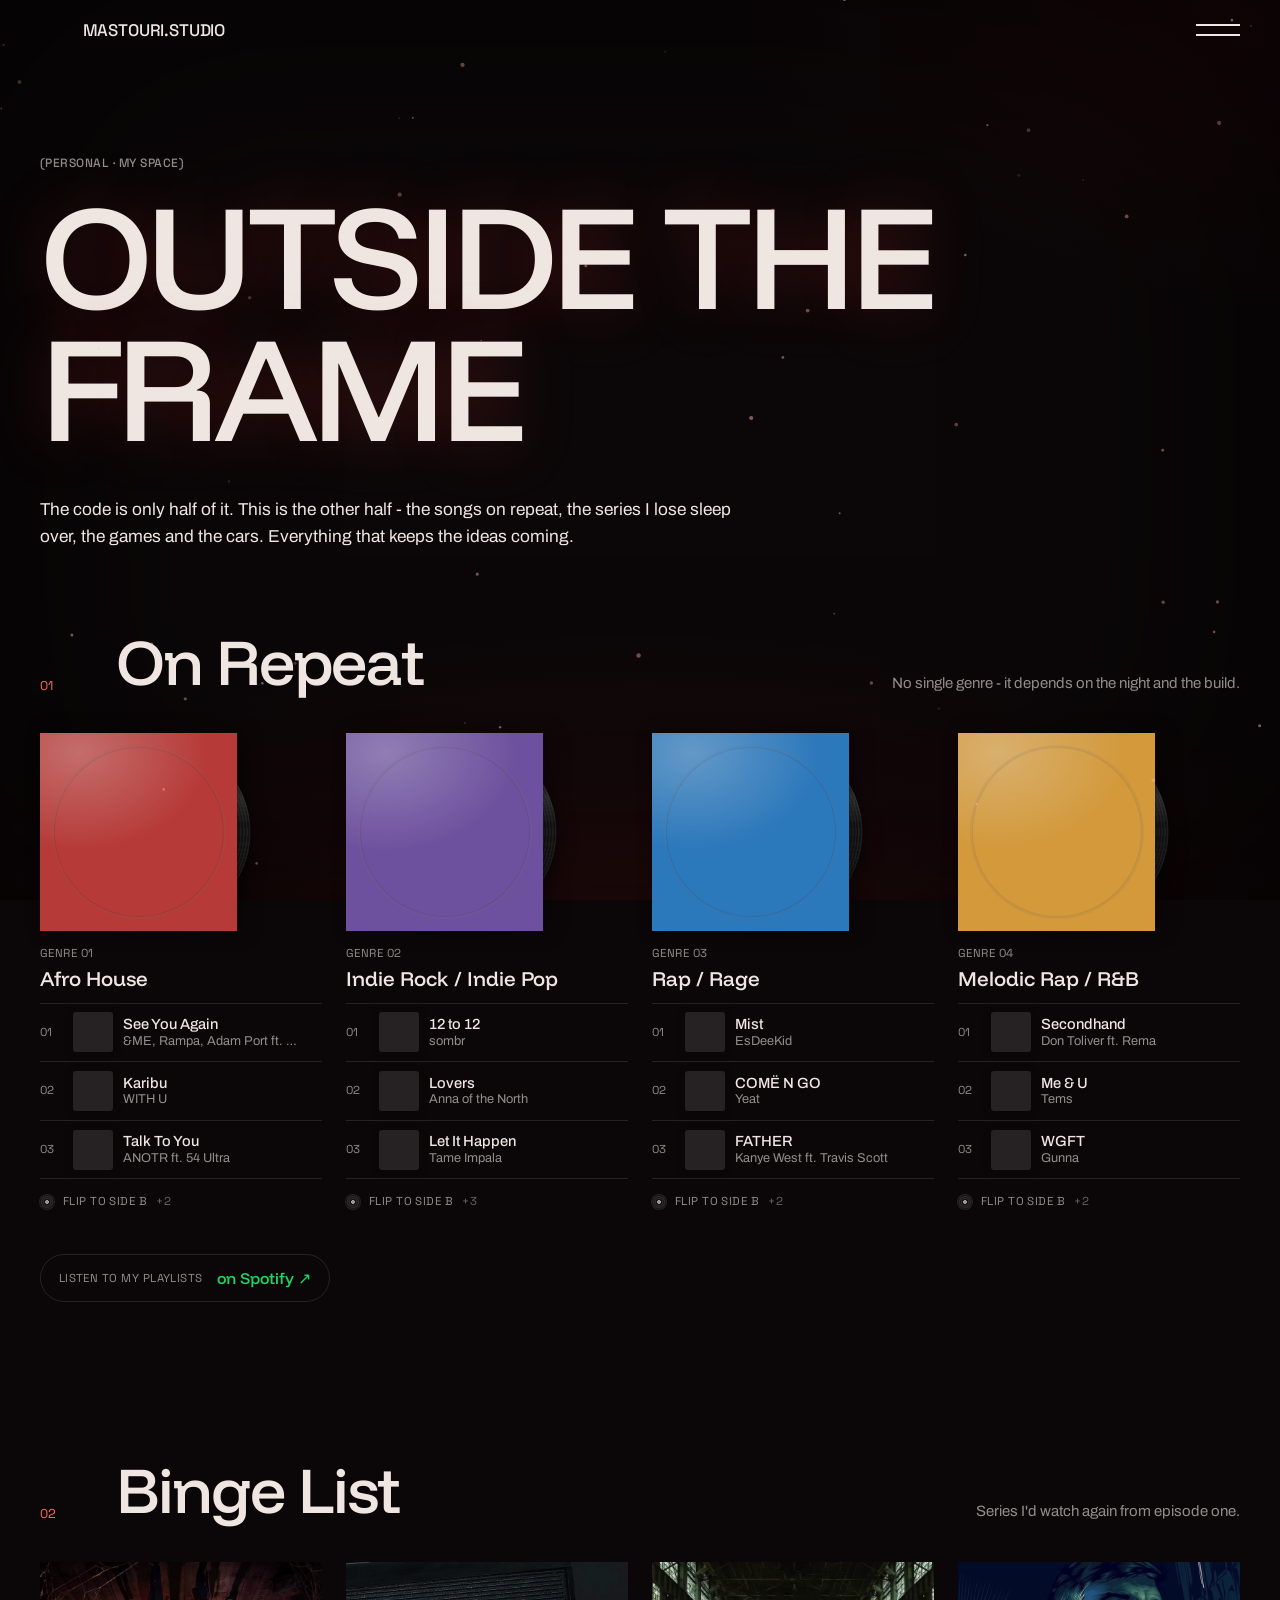
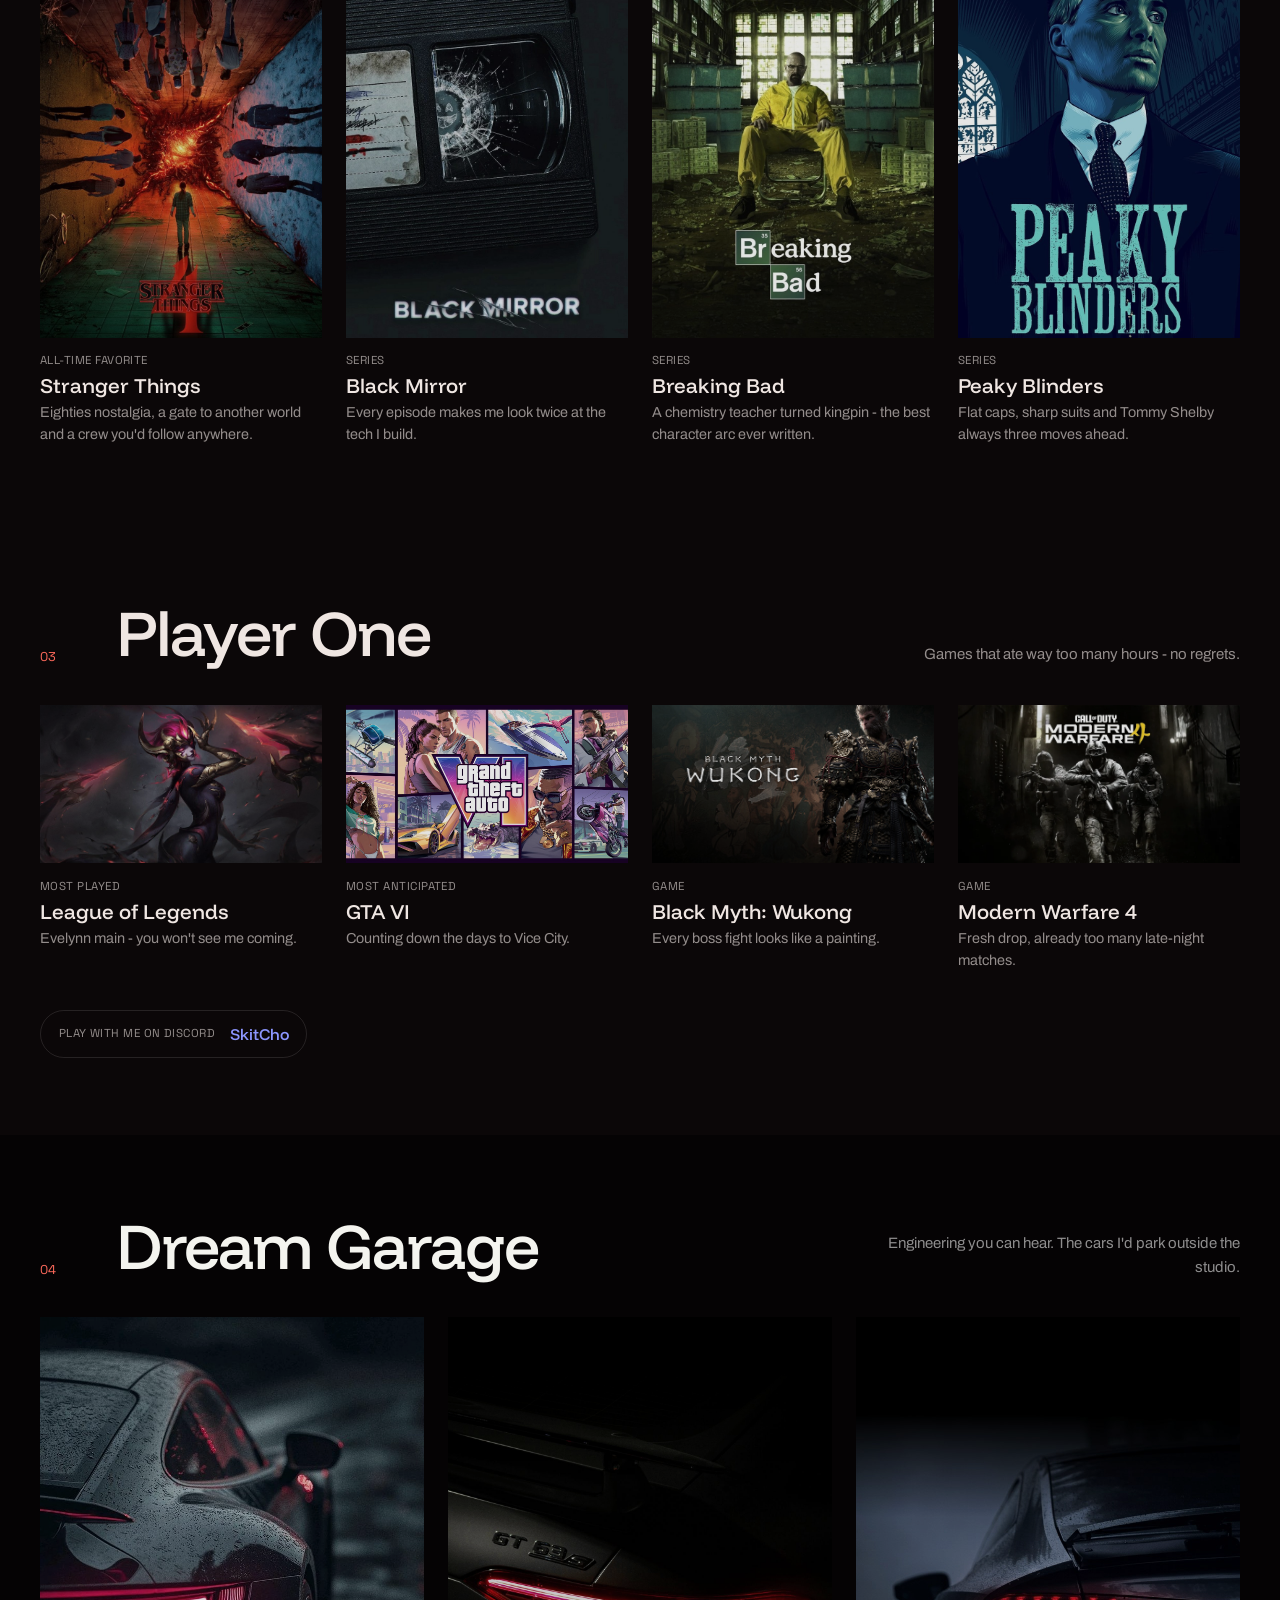
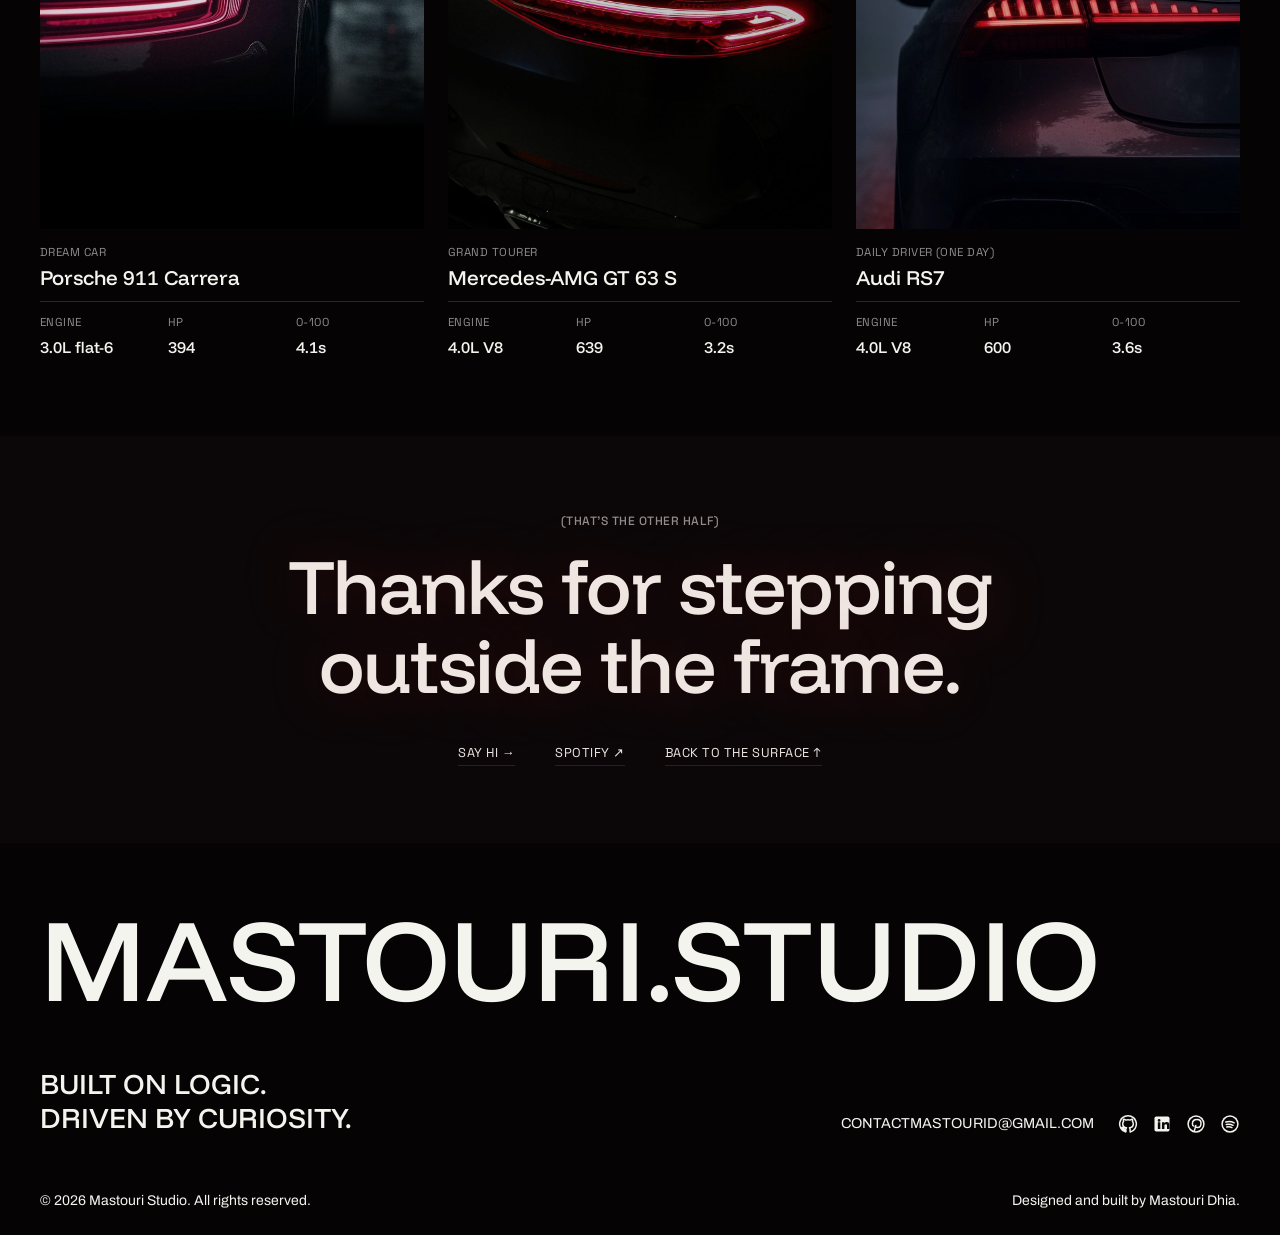
==== commit 562a23b6: "Add CV: link beside the email in the menu and in the contact section Un-ignore the CV PDF so it depl" ====
--- a/outside/index.html
+++ b/outside/index.html
@@ -65,7 +65,10 @@
         <li><a href="../#outside" data-menu-link data-hw><span class="hw-text" data-hw-text>Outside the Frame</span></a></li>
         <li><a href="../#contact-form" data-menu-link data-hw><span class="hw-text" data-hw-text>Contact</span></a></li>
       </ul>
-      <a href="mailto:contactmastourid@gmail.com" class="menu-email" data-menu-link>contactmastourid@gmail.com</a>
+      <div class="menu-foot">
+        <a href="mailto:contactmastourid@gmail.com" class="menu-email" data-menu-link>contactmastourid@gmail.com</a>
+        <a href="../Dhiaeddine_Mastouri_CV.pdf" class="menu-email" target="_blank" rel="noopener" data-menu-link>View my CV &nearr;</a>
+      </div>
     </div>
   </nav>
 
--- a/css/styles.css
+++ b/css/styles.css
@@ -320,6 +320,8 @@
   transition: color 200ms var(--ease), background-size 320ms var(--ease);
 }
 .menu-email:hover { color: var(--color-accent); background-size: 0 1px; background-position: 100% 100%; }
+/* Email + CV side by side at the bottom of the menu */
+.menu-foot { display: flex; flex-wrap: wrap; align-items: baseline; gap: 12px 32px; }
 
 /* ============================================================
    HERO
@@ -427,13 +429,18 @@
   justify-items: start;
   vertical-align: bottom;
   overflow: hidden;
+  /* Room for descenders (the g in "integration"); the negative margin
+     cancels it so the word stays on the same baseline as "Open to" */
   padding-bottom: 0.08em;
+  margin-bottom: -0.08em;
   color: var(--color-accent);
   transition: width 0.9s cubic-bezier(0.34, 1.56, 0.64, 1);
 }
+/* Waiting words sit far enough down that, stretched 1.4x upward from
+   their base, their tops still stay below the box (1.6 - 0.4 = 1.2) */
 .hero-hire__roles > span {
   grid-area: 1 / 1;
-  transform: translateY(105%) scaleY(1.4);
+  transform: translateY(160%) scaleY(1.4);
   transform-origin: 50% 100%;
   transition: transform 0.75s cubic-bezier(0.34, 1.4, 0.64, 1);
   white-space: nowrap;
@@ -726,7 +733,6 @@
 .xp {
   --xp-rule: #d6d2ca;
   --xp-brand: #d62f5c;
-  --xp-mint: #21b495;
   --xp-pink: #e84471;
   padding: clamp(4rem, 8vw, 8rem) 0;
   background: var(--color-canvas);
@@ -767,17 +773,6 @@
   font-size: .75rem;
   letter-spacing: .05em;
   text-transform: uppercase;
-}
-.xp-dot {
-  width: .5rem;
-  height: .5rem;
-  border-radius: 50%;
-  background: var(--xp-mint);
-  box-shadow: 0 0 0 0 rgba(33, 180, 149, .6);
-  animation: xp-live 1.8s ease-out infinite;
-}
-@keyframes xp-live {
-  to { box-shadow: 0 0 0 .55rem rgba(33, 180, 149, 0); }
 }
 .xp-role__head {
   display: flex;
@@ -951,7 +946,6 @@
   .xp-case__media { flex: none; aspect-ratio: 3 / 2; }
 }
 @media (prefers-reduced-motion: reduce) {
-  .xp-dot { animation: none; }
   .xp-case,
   .xp-case__screen,
   .xp-case__cta span { transition: none; }
